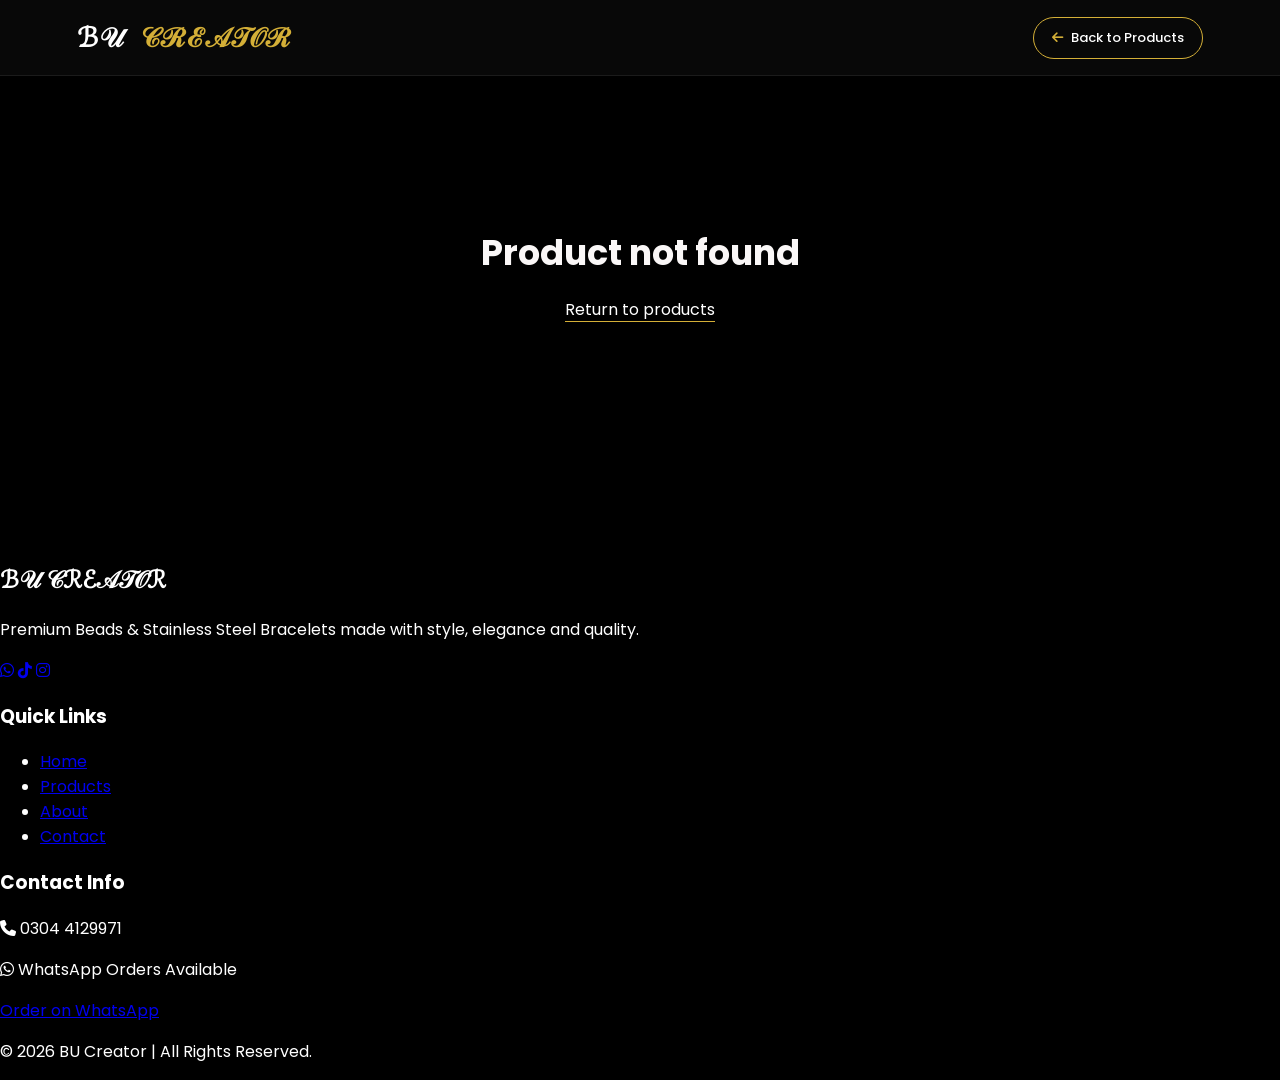
==== product-details.html @ 36b1b51f "Add files via upload" ====
<!DOCTYPE html>
<html lang="en">
<head>
    <meta charset="UTF-8">
    <meta name="viewport" content="width=device-width, initial-scale=1.0">
    <title>Product Details | BU Creator</title>
    <meta name="description" content="BU Creator product details">
    <link rel="icon" type="image/x-icon" href="BU_Creator_Favicon.ico">
    <link rel="stylesheet" href="style.css">
    <link rel="stylesheet" href="product-details.css">
    <link rel="stylesheet" href="https://cdnjs.cloudflare.com/ajax/libs/font-awesome/6.6.0/css/all.min.css">
     <link href="https://fonts.googleapis.com/css2?family=Poppins:wght@300;400;500;600;700;800&display=swap" rel="stylesheet">

     <style>
/* =========================================================
   BU CREATOR — PRODUCT DETAILS PAGE
   Theme: Black / White / Gold
   Paste this entire block inside <head>
   ========================================================= */

:root {
    --bc-black: #080808;
    --bc-black-soft: #111111;
    --bc-gold: #d4af37;
    --bc-gold-light: #f0d36a;
    --bc-white: #ffffff;
    --bc-light: #f7f7f7;
    --bc-border: #e5e5e5;
    --bc-text: #ffffff;
    --bc-muted: #ffffff;
    --bc-green: #ffee00;
}

/* ---------- Base ---------- */

body.product-page {
    margin: 0;
    background: #000000;
    color: var(--bc-text);
    font-family: 'Poppins', sans-serif;
}

body.product-page * {
    box-sizing: border-box;
}

.product-page button,
.product-page input {
    font-family: inherit;
}

/* ---------- Top Navigation ---------- */

.product-nav {
    width: 100%;
    min-height: 76px;
    padding: 12px 6%;
    background: var(--bc-black);
    display: flex;
    justify-content: space-between;
    align-items: center;
    gap: 25px;
    border-bottom: 1px solid rgba(255,255,255,.08);
    position: sticky;
    top: 0;
    z-index: 999;
}

.product-nav .logo {
    color: #fff;
    font-size: 27px;
    font-weight: 700;
    letter-spacing: 1px;
    text-decoration: none;
}

.product-nav .logo span {
    color: var(--bc-gold);
    margin-left: 8px;
}

.back-link {
    display: inline-flex;
    align-items: center;
    gap: 8px;
    color: #fff;
    text-decoration: none;
    padding: 10px 18px;
    border: 1px solid var(--bc-gold);
    border-radius: 30px;
    font-size: 13px;
    font-weight: 500;
    transition: .25s ease;
}

.back-link i {
    color: var(--bc-gold);
    transition: .25s ease;
}

.back-link:hover {
    background: var(--bc-gold);
    color: #000;
}

.back-link:hover i {
    color: #000;
}

/* ---------- Main Container ---------- */

.product-detail {
    width: 100%;
    max-width: 1320px;
    margin: auto;
    padding: 30px 28px 100px;
}

/* ---------- Breadcrumb ---------- */

.breadcrumb {
    display: flex;
    align-items: center;
    flex-wrap: wrap;
    gap: 9px;
    margin-bottom: 30px;
    font-size: 12px;
    color: #ffffff;
}

.breadcrumb a {
    color: #ffffff;
    text-decoration: none;
    transition: .2s ease;
}

.breadcrumb a:hover {
    color: var(--bc-gold);
}

.breadcrumb i {
    font-size: 8px;
    color: #ffffff;
}

/* ---------- Main Product Layout ---------- */

.product-layout {
    display: grid;
    grid-template-columns: 1.08fr .92fr;
    gap: 65px;
    align-items: start;
}

/* =========================================================
   GALLERY
   ========================================================= */

.product-gallery {
    width: 100%;
}

/* Large Image */

.main-image-wrap {
    width: 100%;
    height: 575px;
    background: #f8f8f8;
    border: 1px solid #ededed;
    position: relative;
    overflow: hidden;
    display: flex;
    align-items: center;
    justify-content: center;
}

#mainProductImage {
    width: 100%;
    height: 100%;
    object-fit: contain;
    padding: 28px;
    display: block;
    transition: transform .35s ease, opacity .2s ease;
}

.main-image-wrap:hover #mainProductImage {
    transform: scale(1.025);
}

/* Gallery Buttons */

.gallery-arrow {
    position: absolute;
    top: 50%;
    transform: translateY(-50%);
    width: 43px;
    height: 43px;
    border: 1px solid #000000;
    border-radius: 50%;
    background: rgba(0, 0, 0, 0.96);
    color: #ffffff;
    display: flex;
    align-items: center;
    justify-content: center;
    cursor: pointer;
    z-index: 5;
   
    transition: .25s ease;
}

.gallery-arrow:hover {
     box-shadow: 0 4px 18px rgb(251, 255, 0);
   
    color: var(--bc-gold);
}

.gallery-prev {
    left: 14px;
}

.gallery-next {
    right: 14px;
}

/* ---------- Horizontal Product Thumbnails ---------- */

.thumbnail-row {
    width: 100%;
    display: flex;
    gap: 12px;
    overflow-x: auto;
    padding: 16px 3px 5px;
    scroll-behavior: smooth;
    scrollbar-width: thin;
}

.thumbnail-row::-webkit-scrollbar {
    height: 5px;
}

.thumbnail-row::-webkit-scrollbar-track {
    background: #000000;
}

.thumbnail-row::-webkit-scrollbar-thumb {
    background: #000000;
    border-radius: 10px;
}

.thumbnail {
    flex: 0 0 86px;
    width: 86px;
    height: 86px;
    padding: 0;
    background: #000000;
    border: 1px solid #ddd;
    cursor: pointer;
    overflow: hidden;
    position: relative;
    transition: .25s ease;
}

.thumbnail img {
    width: 100%;
    height: 100%;
    object-fit: cover;
    display: block;
}

.thumbnail:hover {
    border-color: #111;
}

.thumbnail.active {
    border: 2px solid var(--bc-gold);
}

.thumbnail.active::after {
    content: "";
    position: absolute;
    left: 0;
    bottom: 0;
    width: 100%;
    height: 3px;
    background: var(--bc-gold);
}

/* Gallery Hint */

.gallery-note {
    margin: 9px 0 0;
    color: #ffffff;
    font-size: 11px;
}

.gallery-note i {
    color: var(--bc-gold);
    margin-right: 5px;
}

/* =========================================================
   PRODUCT INFORMATION
   ========================================================= */

.product-info {
    padding-top: 2px;
}

.product-meta {
    color: #ffffff;
    font-size: 12px;
    letter-spacing: .5px;
    margin-bottom: 8px;
    text-transform: uppercase;
}

.product-info h1 {
    color: #ffffff;
    font-size: 38px;
    line-height: 1.15;
    font-weight: 600;
    margin: 0 0 13px;
}

/* Rating */

.rating-row {
    display: flex;
    align-items: center;
    gap: 10px;
    margin-bottom: 14px;
}

.stars {
    color: #f3a000;
    font-size: 18px;
    letter-spacing: 1px;
}

.rating-text {
    color: #ffffff;
    font-size: 12px;
}

/* Price */

.price-row {
    display: flex;
    align-items: center;
    gap: 12px;
    margin-bottom: 5px;
}

.price {
    color: #ffffff;
    font-size: 28px;
    font-weight: 600;
    line-height: 1;
}

/* Stock */

.stock {
    display: inline-flex;
    align-items: center;
    gap: 6px;
    color: #159438;
    font-size: 12px;
    margin: 15px 0 21px;
}

.stock i {
    font-size: 12px;
}

/* Description */

.product-description {
    color: #ffffff;
    font-size: 13px;
    line-height: 1.8;
    margin: 0 0 24px;
}

/* =========================================================
   PRODUCT OPTION
   ========================================================= */

.option-block {
    margin: 20px 0 22px;
}

.option-label {
    color: #ffffff;
    font-size: 13px;
    font-weight: 600;
    letter-spacing: .4px;
    margin-bottom: 12px;
}

.option-label span {
    color: #ffffff;
    font-weight: 400;
    margin-left: 4px;
}

.style-choice {
    display: inline-flex;
    min-width: 150px;
    min-height: 42px;
    padding: 10px 16px;
    align-items: center;
    justify-content: center;
    border: 1px solid #111;
    background: #000000;
    color: #ffd000;
    font-size: 12px;
    position: relative;
    cursor: pointer;
    transition: .25s ease;
}

.style-choice:hover {
    border-color: var(--bc-gold);
}

.style-choice.active {
    border-color: var(--bc-gold);
    box-shadow: inset 0 -3px 0 var(--bc-gold);
}

/* =========================================================
   OFFER BAR
   ========================================================= */

.offer-bar {
    width: 100%;
    min-height: 52px;
    padding: 10px 14px;
    margin: 22px 0 16px;
    border-radius: 4px;
    background: linear-gradient(
        90deg,
        #ffd900 0%,
        #ffee00 60%,
        #ffee00 100%
    );
    color: #000000;
    display: grid;
    grid-template-columns: auto 1fr auto;
    align-items: center;
    gap: 13px;
    box-shadow: 0 5px 16px rgba(255, 196, 0, 0.432);
}

.offer-bar strong {
    font-size: 13px;
    font-weight: 700;
    letter-spacing: .4px;
    white-space: nowrap;
}

.offer-bar span {
    text-align: center;
    font-size: 12px;
    opacity: .95;
}

.timer {
    color: #000000;
    font-size: 14px;
    white-space: nowrap;
    font-variant-numeric: tabular-nums;
}

/* =========================================================
   QUANTITY + ORDER
   ========================================================= */

.purchase-row {
    width: 100%;
    display: flex;
    align-items: stretch;
    gap: 11px;
}

.quantity {
    height: 50px;
    display: flex;
    align-items: center;
    border: 1px solid #000000;
    background: #000000;
    flex-shrink: 0;
}

.quantity button {
    width: 39px;
    height: 100%;
    border: 0;
    background: #000000;
    color: #ffc400;
    font-size: 20px;
    cursor: pointer;
    transition: .2s ease;
}



.quantity span {
    min-width: 38px;
    text-align: center;
    color: #ffd900;
    font-size: 13px;
}

/* WhatsApp Order */

.order-btn {
    min-height: 50px;
    flex: 1;
    border: 1px solid #ffee00;
    border-radius: 45px;
    background: #000000;
    color: #fff;
    padding: 11px 18px;
    font-size: 13px;
    font-weight: 600;
    letter-spacing: .2px;
    cursor: pointer;
    transition: .25s ease;
}

.order-btn:hover {
    background: #ffd900;
    color: rgb(0, 0, 0);
    box-shadow: #d4af37;
}

.order-btn i {
    color: black;
    margin-right: 7px;
    font-size: 15px;
}


/* =========================================================
   GIFT WRAP
   ========================================================= */

.gift-option {
    margin-top: 16px;
    padding: 12px 0;
    display: flex;
    align-items: center;
    gap: 10px;
    cursor: pointer;
    color: #ffffff;
}

.gift-option input {
    width: 17px;
    height: 17px;
    cursor: pointer;
    accent-color: #ffffff;
}

.gift-box {
    width: 35px;
    height: 35px;
    background: #f6f6f6;
    display: flex;
    align-items: center;
    justify-content: center;
}

.gift-box i {
    color: var(--bc-gold);
}

.gift-option strong {
    font-size: 12px;
    font-weight: 600;
    text-transform: uppercase;
    letter-spacing: .8px;
}

.gift-option small {
    color: #ffffff;
    font-size: 11px;
    margin-left: 4px;
}

/* =========================================================
   BENEFITS
   ========================================================= */

.benefits {
    display: grid;
    grid-template-columns: repeat(3, 1fr);
    gap: 10px;
    margin-top: 20px;
    padding-top: 22px;
    border-top: 1px solid #fcf8f8;
}

.benefits div {
    min-height: 60px;
    display: flex;
    flex-direction: column;
    justify-content: center;
    gap: 6px;
    color: #ffffff;
    font-size: 10px;
}

.benefits i {
    color: #ffffff;
    font-size: 17px;
}

/* =========================================================
   PRODUCT DETAILS LOWER SECTION
   ========================================================= */

.product-description-box {
    margin-top: 75px;
    padding: 35px 0 0;
    border-top: 1px solid #e8e8e8;
}

.product-description-box h2 {
    margin: 0 0 15px;
    color: #f8f4f4;
    font-family: 'Poppins', sans-serif;
    font-size: 23px;
    font-weight: 600;
    letter-spacing: 0;
}

.product-description-box h2::after {
    content: "";
    display: block;
    width: 42px;
    height: 3px;
    margin-top: 8px;
    background: var(--bc-gold);
}

.product-description-box p {
    max-width: 900px;
    margin: 0;
    color: #f7f2f2;
    font-size: 13px;
    line-height: 1.9;
}

.product-id {
    margin-top: 18px;
    color: #faf8f8;
    font-size: 11px;
}

.product-id strong {
    color: #fffbfb;
}

/* ---------- Not Found ---------- */

.not-found {
    width: 100%;
    padding: 120px 20px;
    text-align: center;
}

.not-found h1 {
    margin: 0 0 18px;
    font-size: 35px;
    color: #faf7f7;
}

.not-found a {
    color: #ffffff;
    text-decoration: none;
    border-bottom: 1px solid var(--bc-gold);
}

/* =========================================================
   FLOATING WHATSAPP
   ========================================================= */

.product-whatsapp {
    width: 55px !important;
    height: 55px !important;
    border-radius: 50%;
    background: #ffe600 !important;
    color: #fff !important;
    display: flex;
    align-items: center;
    justify-content: center;
    box-shadow: 0 8px 25px rgba(0,0,0,.18);
    transition: .25s ease;
}

.product-whatsapp:hover {
    transform: translateY(-4px) scale(1.03);
}

/* =========================================================
   TABLET
   ========================================================= */

@media (max-width: 1000px) {

    .product-detail {
        padding: 28px 20px 80px;
    }

    .product-layout {
        grid-template-columns: 1fr;
        gap: 45px;
    }

    .main-image-wrap {
        height: 500px;
    }

    .product-info h1 {
        font-size: 34px;
    }
}

/* =========================================================
   MOBILE
   ========================================================= */

@media (max-width: 650px) {

    .product-nav {
        min-height: 65px;
        padding: 10px 15px;
    }

    .product-nav .logo {
        font-size: 21px;
        letter-spacing: .5px;
    }

    .product-nav .logo span {
        margin-left: 4px;
    }

    .back-link {
        width: 40px;
        height: 40px;
        padding: 0;
        border-radius: 50%;
        justify-content: center;
        font-size: 0;
    }

    .back-link i {
        font-size: 14px;
        margin: 0;
    }

    .product-detail {
        padding: 20px 13px 70px;
    }

    .breadcrumb {
        margin-bottom: 17px;
        gap: 7px;
        font-size: 10px;
    }

    .product-layout {
        gap: 30px;
    }

    /* Main mobile image */
    .main-image-wrap {
        height: 345px;
        border-radius: 2px;
    }

    #mainProductImage {
        padding: 39px;
    }

    .gallery-arrow {
        width: 37px;
        height: 37px;
    }

    .gallery-prev {
        left: 9px;
    }

    .gallery-next {
        right: 9px;
    }

    /* Thumbnails */
    .thumbnail-row {
        gap: 9px;
        padding-top: 12px;
    }

    .thumbnail {
        flex-basis: 68px;
        width: 68px;
        height: 68px;
    }

    .gallery-note {
        font-size: 10px;
        margin-top: 7px;
    }

    /* Product information */
    .product-info h1 {
        font-size: 29px;
        margin-bottom: 10px;
    }

    .product-meta {
        font-size: 10px;
    }

    .stars {
        font-size: 16px;
    }

    .rating-text {
        font-size: 10px;
    }

    .price {
        font-size: 25px;
    }

    .stock {
        margin: 12px 0 17px;
    }

    .product-description {
        font-size: 12px;
        line-height: 1.75;
    }

    /* Option */
    .option-label {
        font-size: 12px;
    }

    .style-choice {
        min-height: 39px;
        min-width: 135px;
        font-size: 11px;
    }

    /* Offer */
    .offer-bar {
        grid-template-columns: 1fr auto;
        min-height: 49px;
        gap: 8px;
        padding: 9px 11px;
    }

    .offer-bar span {
        display: none;
    }

    .offer-bar strong {
        font-size: 11px;
    }

    .timer {
        font-size: 11px;
    }

    /* Purchase */
    .purchase-row {
        gap: 8px;
    }

    .quantity {
        height: 48px;
    }

    .quantity button {
        width: 34px;
    }

    .quantity span {
        min-width: 33px;
    }

    .order-btn {
        min-height: 48px;
        padding: 10px 10px;
        font-size: 11px;
    }

    /* Gift */
    .gift-option {
        gap: 8px;
        margin-top: 12px;
    }

    .gift-box {
        width: 32px;
        height: 32px;
    }

    .gift-option strong {
        font-size: 10px;
        letter-spacing: .5px;
    }

    .gift-option small {
        font-size: 10px;
    }

    /* Benefits */
    .benefits {
        grid-template-columns: 1fr;
        gap: 0;
        padding-top: 17px;
    }

    .benefits div {
        min-height: 43px;
        flex-direction: row;
        align-items: center;
        gap: 10px;
        border-bottom: 1px solid #f0f0f0;
    }

    .benefits div:last-child {
        border-bottom: 0;
    }

    .benefits i {
        width: 20px;
        text-align: center;
        font-size: 15px;
    }

    /* Lower details */
    .product-description-box {
        margin-top: 50px;
        padding-top: 25px;
    }

    .product-description-box h2 {
        font-size: 20px;
    }

    .product-description-box p {
        font-size: 12px;
        line-height: 1.8;
    }

    .product-whatsapp {
        width: 50px !important;
        height: 50px !important;
    }
}

/* =========================================================
   EXTRA SMALL DEVICES
   ========================================================= */

@media (max-width: 380px) {

    .product-nav .logo {
        font-size: 18px;
    }

    .main-image-wrap {
        height: 300px;
    }

    .product-info h1 {
        font-size: 25px;
    }

    .price {
        font-size: 22px;
    }

    .order-btn {
        font-size: 10px;
        padding-left: 7px;
        padding-right: 7px;
    }
    /* =========================================
   FULL BOX PRIMARY IMAGE + ARROWS ON IMAGE
   ========================================= */

.product-page .main-image-wrap {
    position: relative;
    width: 100%;
    height: 575px;
    background: #000;
    overflow: hidden;
    display: flex;
    align-items: center;
    justify-content: center;
}

/* Image full box */
.product-page #mainProductImage {
    width: 100%;
    height: 100%;
    object-fit: cover;
    padding: 0 !important;
    display: block;
}

/* Arrows image ke upar */
.product-page .gallery-arrow {
    position: absolute;
    top: 50%;
    transform: translateY(-50%);
    z-index: 20;

    width: 45px;
    height: 45px;

    border: 0;
    border-radius: 50%;

    background: rgba(0, 0, 0, 0.60);
    color: #fff;

    display: flex;
    align-items: center;
    justify-content: center;

    cursor: pointer;
    transition: .25s ease;
}

/* Left arrow */
.product-page .gallery-prev {
    left: 15px;
}

/* Right arrow */
.product-page .gallery-next {
    right: 15px;
}

/* Hover */
.product-page .gallery-arrow:hover {
    background: #d4af37;
    color: #000;
}

/* Mobile */
@media (max-width: 650px) {

    .product-page .main-image-wrap {
        height: 350px;
    }

    .product-page .gallery-arrow {
        width: 38px;
        height: 38px;
        font-size: 13px;
    }

    .product-page .gallery-prev {
        left: 10px;
    }

    .product-page .gallery-next {
        right: 10px;
    }
}
}

/* =========================================
   CHECKOUT + RECEIPT MODALS
========================================= */

body.bc-modal-open {
    overflow: hidden;
}

.bc-modal {
    position: fixed;
    inset: 0;
    z-index: 99999;
    display: flex;
    align-items: center;
    justify-content: center;
    padding: 18px;
    opacity: 0;
    visibility: hidden;
    pointer-events: none;
    transition: opacity .25s ease, visibility .25s ease;
}

.bc-modal.is-open {
    opacity: 1;
    visibility: visible;
    pointer-events: auto;
}

.bc-modal-backdrop {
    position: absolute;
    inset: 0;
    background: rgba(0,0,0,.78);
    backdrop-filter: blur(7px);
}

.bc-modal-card {
    position: relative;
    z-index: 2;
    width: min(680px, 100%);
    max-height: min(92vh, 900px);
    overflow-y: auto;
    background: #080808;
    color: #fff;
    border: 1px solid rgba(241,208,21,.48);
    border-radius: 18px;
    box-shadow: 0 25px 80px rgba(0,0,0,.55);
    padding: 28px;
    transform: translateY(18px) scale(.98);
    transition: transform .25s ease;
}

.bc-modal.is-open .bc-modal-card {
    transform: translateY(0) scale(1);
}

.bc-modal-close {
    position: absolute;
    top: 14px;
    right: 14px;
    width: 38px;
    height: 38px;
    border: 1px solid #3a3a3a;
    border-radius: 50%;
    background: #111;
    color: #fff;
    cursor: pointer;
    font-size: 16px;
    transition: .2s ease;
}

.bc-modal-close:hover {
    background: #f1d015;
    color: #000;
    border-color: #f1d015;
}

.bc-modal-head {
    padding: 4px 45px 20px 0;
}

.bc-step {
    display: inline-block;
    margin-bottom: 7px;
    color: #f1d015;
    font-size: 10px;
    font-weight: 700;
    letter-spacing: 2px;
}

.bc-modal-head h2 {
    margin: 0 0 7px;
    color: #fff;
    font-size: 28px;
    font-weight: 700;
}

.bc-modal-head p {
    margin: 0;
    color: #a9a9a9;
    font-size: 12px;
    line-height: 1.6;
}

.bc-checkout-form {
    display: flex;
    flex-direction: column;
    gap: 18px;
}

.bc-field-grid {
    display: grid;
    grid-template-columns: 1fr 1fr;
    gap: 14px;
}

.bc-field {
    display: flex;
    flex-direction: column;
    gap: 7px;
}

.bc-field-full {
    grid-column: 1 / -1;
}

.bc-field label {
    font-size: 11px;
    color: #f0f0f0;
    font-weight: 600;
}

.bc-field input,
.bc-field textarea {
    width: 100%;
    border: 1px solid #323232;
    border-radius: 10px;
    background: #111;
    color: #fff;
    outline: none;
    padding: 12px 13px;
    font: inherit;
    font-size: 12px;
    transition: .2s ease;
    resize: vertical;
}

.bc-field input {
    height: 45px;
}

.bc-field textarea {
    min-height: 92px;
}

.bc-field input::placeholder,
.bc-field textarea::placeholder {
    color: #707070;
}

.bc-field input:focus,
.bc-field textarea:focus {
    border-color: #f1d015;
    box-shadow: 0 0 0 3px rgba(241,208,21,.08);
}

.bc-order-preview {
    display: grid;
    grid-template-columns: 60px 1fr auto;
    align-items: center;
    gap: 12px;
    border: 1px solid #292929;
    background: #101010;
    border-radius: 12px;
    padding: 10px;
}

.bc-order-preview img {
    width: 60px;
    height: 60px;
    border-radius: 9px;
    object-fit: cover;
    background: #000;
    border: 1px solid #252525;
}

.bc-order-preview div {
    display: flex;
    flex-direction: column;
    gap: 3px;
    min-width: 0;
}

.bc-order-preview strong {
    color: #fff;
    font-size: 12px;
}

.bc-order-preview span {
    color: #8f8f8f;
    font-size: 10px;
}

.bc-order-preview > strong {
    color: #f1d015;
    white-space: nowrap;
    font-size: 12px;
}

.bc-primary-btn,
.bc-secondary-btn {
    min-height: 48px;
    border-radius: 11px;
    padding: 12px 16px;
    font-size: 12px;
    font-weight: 700;
    cursor: pointer;
    transition: .22s ease;
}

.bc-primary-btn {
    border: 1px solid #f1d015;
    background: #f1d015;
    color: #000;
}

.bc-primary-btn:hover {
    background: #ffe96a;
    transform: translateY(-1px);
}

.bc-secondary-btn {
    border: 1px solid #343434;
    background: #111;
    color: #fff;
}

.bc-secondary-btn:hover {
    border-color: #777;
}

.bc-primary-btn i,
.bc-secondary-btn i {
    margin-right: 6px;
}

/* Receipt */
.bc-receipt-card {
    width: min(720px, 100%);
}

.bc-receipt-brand {
    display: flex;
    align-items: center;
    justify-content: space-between;
    gap: 12px;
    margin-bottom: 16px;
    padding-bottom: 12px;
    border-bottom: 1px solid #252525;
}

.bc-receipt-logo {
    color: #fff;
    font-size: 17px;
    font-weight: 700;
    white-space: nowrap;
}

.bc-receipt-logo span {
    margin-left: 5px;
    color: #f1d015;
}

.bc-receipt-brand > span {
    color: #8d8d8d;
    font-size: 9px;
    font-weight: 700;
    letter-spacing: 1.5px;
}

.bc-receipt-product {
    display: grid;
    grid-template-columns: 92px 1fr;
    gap: 15px;
    align-items: center;
}

.bc-receipt-product > img {
    width: 92px;
    height: 92px;
    object-fit: cover;
    border-radius: 12px;
    background: #000;
    border: 1px solid #2a2a2a;
}

.bc-receipt-product-info {
    min-width: 0;
}

.bc-receipt-product-info h3 {
    margin: 0 0 8px;
    color: #fff;
    font-size: 18px;
    line-height: 1.25;
}

.bc-receipt-product-info p {
    margin: 5px 0;
    color: #909090;
    font-size: 11px;
}

.bc-receipt-product-info strong {
    color: #fff;
}

.bc-receipt-divider {
    height: 1px;
    margin: 18px 0;
    background: #252525;
}

.bc-receipt-customer h3 {
    margin: 0 0 10px;
    color: #f1d015;
    font-size: 12px;
    letter-spacing: .8px;
    text-transform: uppercase;
}

.bc-customer-row {
    display: grid;
    grid-template-columns: 90px 1fr;
    gap: 12px;
    padding: 6px 0;
    border-bottom: 1px solid #181818;
}

.bc-customer-row:last-child {
    border-bottom: 0;
}

.bc-customer-row span {
    color: #7d7d7d;
    font-size: 10px;
}

.bc-customer-row strong {
    color: #eaeaea;
    font-size: 11px;
    font-weight: 500;
    overflow-wrap: anywhere;
}

.bc-address-row {
    align-items: start;
}

.bc-receipt-totals {
    margin-top: 17px;
    padding-top: 15px;
    border-top: 1px solid #292929;
}

.bc-receipt-totals > div {
    display: flex;
    align-items: center;
    justify-content: space-between;
    gap: 15px;
    padding: 5px 0;
    color: #a5a5a5;
    font-size: 11px;
}

.bc-receipt-totals strong {
    color: #fff;
}

.bc-receipt-totals .bc-grand-total {
    margin-top: 7px;
    padding-top: 11px;
    border-top: 1px dashed #343434;
    color: #fff;
    font-size: 13px;
}

.bc-receipt-totals .bc-grand-total strong {
    color: #f1d015;
    font-size: 17px;
}

.bc-hidden {
    display: none !important;
}

.bc-receipt-actions {
    display: grid;
    grid-template-columns: .8fr 1.2fr;
    gap: 10px;
    margin-top: 18px;
}

.bc-receipt-actions .bc-primary-btn {
    background: #25D366;
    border-color: #25D366;
    color: #071108;
}

.bc-receipt-actions .bc-primary-btn:hover {
    background: #47df7c;
}

/* Modal scrollbars */
.bc-modal-card::-webkit-scrollbar {
    width: 7px;
}
.bc-modal-card::-webkit-scrollbar-thumb {
    background: #343434;
    border-radius: 20px;
}

/* Mobile modal */
@media (max-width: 650px) {
    .bc-modal {
        padding: 10px;
        align-items: flex-end;
    }

    .bc-modal-card {
        width: 100%;
        max-height: 94vh;
        border-radius: 18px 18px 12px 12px;
        padding: 20px 16px 16px;
    }

    .bc-modal-head {
        padding-right: 40px;
    }

    .bc-modal-head h2 {
        font-size: 24px;
    }

    .bc-field-grid {
        grid-template-columns: 1fr;
        gap: 11px;
    }

    .bc-field-full {
        grid-column: auto;
    }

    .bc-order-preview {
        grid-template-columns: 50px 1fr;
    }

    .bc-order-preview img {
        width: 50px;
        height: 50px;
    }

    .bc-order-preview > strong {
        grid-column: 2;
        font-size: 11px;
    }

    .bc-receipt-product {
        grid-template-columns: 78px 1fr;
        gap: 11px;
    }

    .bc-receipt-product > img {
        width: 78px;
        height: 78px;
    }

    .bc-receipt-product-info h3 {
        font-size: 15px;
    }

    .bc-receipt-actions {
        grid-template-columns: 1fr;
    }
}

</style>
</head>
<body class="product-page">

<nav class="product-nav">
    <div class="logo">ℬ𝒰 <span>𝒞ℛℰ𝒜𝒯𝒪ℛ</span></div>
    <a class="back-link" href="index.html#products">
        <i class="fa-solid fa-arrow-left"></i> Back to Products
    </a>
</nav>

<main class="product-detail">
    <div class="breadcrumb">
        <a href="index.html">Home</a>
        <i class="fa-solid fa-chevron-right"></i>
        <a href="index.html#products">Products</a>
        <i class="fa-solid fa-chevron-right"></i>
        <span id="crumbName">Product</span>
    </div>

    <section class="product-layout">
        <div class="product-gallery">
            <div class="main-image-wrap">
                <img id="mainProductImage" src="" alt="Product image">
                <button class="gallery-arrow gallery-prev" type="button" aria-label="Previous image">
                    <i class="fa-solid fa-chevron-left"></i>
                </button>
                <button class="gallery-arrow gallery-next" type="button" aria-label="Next image">
                    <i class="fa-solid fa-chevron-right"></i>
                </button>
            </div>

            <div class="thumbnail-row" id="thumbnailRow"></div>
            <p class="gallery-note">
                <i class="fa-solid fa-hand-pointer"></i>
                Tap a thumbnail to change the main product view
            </p>
        </div>

        <div class="product-info">
            <div class="product-meta" id="productMeta">BU Creator</div>
            <h1 id="productTitle">Product</h1>

            <div class="rating-row">
                <span class="stars">★★★★★</span>
                <span class="rating-text">Customer favourite</span>
            </div>

            <div class="price-row">
                <span class="price" id="productPrice">Rs. 0</span>
            </div>

            <div class="stock">
                <i class="fa-solid fa-circle-check"></i> Available
            </div>

            <p class="product-description" id="productDescription"></p>

            <div class="option-block">
                <div class="option-label">STYLE <span>— BU CREATOR</span></div>
                <div class="style-choice active">Premium Handmade</div>
            </div>

            <div class="offer-bar">
                <strong>LIMITED OFFER</strong>
                <span>Special price available</span>
                <div class="timer" id="offerTimer">02d&nbsp;&nbsp;14h&nbsp;&nbsp;58m&nbsp;&nbsp;49s</div>
            </div>

            <div class="purchase-row">
                <div class="quantity">
                    <button type="button" id="minusQty" aria-label="Decrease quantity">−</button>
                    <span id="qty">1</span>
                    <button type="button" id="plusQty" aria-label="Increase quantity">+</button>
                </div>

                <button class="order-btn" id="orderBtn" type="button">
                    <i class="fa-solid fa-cart-shopping"></i> Proceed to Checkout
                </button>
            </div>

            <label class="gift-option">
                <input type="checkbox" id="giftWrap">
                <span class="gift-box"><i class="fa-solid fa-gift"></i></span>
                <span><strong>Add Gift Wrapping</strong> <small>PKR 500</small></span>
            </label>

            <div class="benefits">
                <div><i class="fa-solid fa-shield-halved"></i><span>Quality checked</span></div>
                <div><i class="fa-solid fa-truck-fast"></i><span>Delivery available</span></div>
                <div><i class="fa-solid fa-message"></i><span>WhatsApp support</span></div>
            </div>
        </div>
    </section>

    <section class="product-description-box">
        <h2>Product Details</h2>
        <p id="longDescription"></p>
        <div class="product-id">Product ID: <strong id="productId">—</strong></div>
    </section>
</main>

<!-- =========================================
     CHECKOUT MODAL
========================================= -->
<div class="bc-modal" id="checkoutModal" aria-hidden="true">
    <div class="bc-modal-backdrop" data-close-checkout></div>

    <div class="bc-modal-card bc-checkout-card" role="dialog" aria-modal="true" aria-labelledby="checkoutTitle">
        <button type="button" class="bc-modal-close" id="closeCheckout" aria-label="Close checkout">
            <i class="fa-solid fa-xmark"></i>
        </button>

        <div class="bc-modal-head">
            <span class="bc-step">STEP 1</span>
            <h2 id="checkoutTitle">Checkout</h2>
            <p>Enter your details to confirm your order.</p>
        </div>

        <form id="checkoutForm" class="bc-checkout-form">
            <div class="bc-field-grid">
                <div class="bc-field">
                    <label for="customerName">Name *</label>
                    <input id="customerName" name="name" type="text" autocomplete="name" required placeholder="Your full name">
                </div>

                <div class="bc-field">
                    <label for="customerPhone">Phone *</label>
                    <input id="customerPhone" name="phone" type="tel" autocomplete="tel" required
                           inputmode="tel" placeholder="03XX XXXXXXX">
                </div>

                <div class="bc-field">
                    <label for="customerCity">City *</label>
                    <input id="customerCity" name="city" type="text" autocomplete="address-level2" required placeholder="Your city">
                </div>

                <div class="bc-field">
                    <label for="customerEmail">Email *</label>
                    <input id="customerEmail" name="email" type="email" autocomplete="email" required placeholder="you@example.com">
                </div>

                <div class="bc-field bc-field-full">
                    <label for="customerAddress">Address *</label>
                    <textarea id="customerAddress" name="address" autocomplete="street-address" required rows="3"
                              placeholder="House / street / area / complete delivery address"></textarea>
                </div>
            </div>

            <div class="bc-order-preview">
                <img id="checkoutProductImage" src="" alt="Product preview">
                <div>
                    <strong id="checkoutProductName">Product</strong>
                    <span id="checkoutProductId">ID: —</span>
                    <span id="checkoutProductQty">Quantity: 1</span>
                </div>
                <strong id="checkoutProductTotal">Rs. 0</strong>
            </div>

            <button type="submit" class="bc-primary-btn">
                <i class="fa-solid fa-receipt"></i> Continue to Receipt
            </button>
        </form>
    </div>
</div>

<!-- =========================================
     RECEIPT MODAL
========================================= -->
<div class="bc-modal" id="receiptModal" aria-hidden="true">
    <div class="bc-modal-backdrop" data-close-receipt></div>

    <div class="bc-modal-card bc-receipt-card" role="dialog" aria-modal="true" aria-labelledby="receiptTitle">
        <button type="button" class="bc-modal-close" id="closeReceipt" aria-label="Close receipt">
            <i class="fa-solid fa-xmark"></i>
        </button>

        <div class="bc-modal-head">
            <span class="bc-step">STEP 2</span>
            <h2 id="receiptTitle">Order Receipt</h2>
            <p>Review your order before sending it to WhatsApp.</p>
        </div>

        <div class="bc-receipt-brand">
            <div class="bc-receipt-logo">ℬ𝒰 <span>𝒞ℛℰ𝒜𝒯𝒪ℛ</span></div>
            <span>ORDER SUMMARY</span>
        </div>

        <div class="bc-receipt-product">
            <img id="receiptProductImage" src="" alt="Product image">
            <div class="bc-receipt-product-info">
                <h3 id="receiptProductName">Product</h3>
                <p>Product ID: <strong id="receiptProductId">—</strong></p>
                <p>Quantity: <strong id="receiptQuantity">1</strong></p>
                <p>Price per item: <strong id="receiptUnitPrice">Rs. 0</strong></p>
            </div>
        </div>

        <div class="bc-receipt-divider"></div>

        <div class="bc-receipt-customer">
            <h3>Customer Details</h3>
            <div class="bc-customer-row"><span>Name</span><strong id="receiptCustomerName">—</strong></div>
            <div class="bc-customer-row"><span>Phone</span><strong id="receiptCustomerPhone">—</strong></div>
            <div class="bc-customer-row"><span>Email</span><strong id="receiptCustomerEmail">—</strong></div>
            <div class="bc-customer-row"><span>City</span><strong id="receiptCustomerCity">—</strong></div>
            <div class="bc-customer-row bc-address-row"><span>Address</span><strong id="receiptCustomerAddress">—</strong></div>
        </div>

        <div class="bc-receipt-totals">
            <div><span>Subtotal</span><strong id="receiptSubtotal">Rs. 0</strong></div>
            <div id="receiptGiftRow" class="bc-hidden"><span>Gift Wrapping</span><strong>Rs. 500</strong></div>
            <div class="bc-grand-total"><span>Total Price</span><strong id="receiptGrandTotal">Rs. 0</strong></div>
        </div>

        <div class="bc-receipt-actions">
            <button type="button" class="bc-secondary-btn" id="backToCheckout">
                <i class="fa-solid fa-arrow-left"></i> Edit Details
            </button>
            <button type="button" class="bc-primary-btn" id="sendWhatsApp">
                <i class="fab fa-whatsapp"></i> Confirm & Send on WhatsApp
            </button>
        </div>
    </div>
</div>

<footer class="footer">
    <div class="footer-container" data-aos="fade-up">
        <!-- Brand -->
        <div class="footer-box">
            <h2>ℬ𝒰 <span>𝒞ℛℰ𝒜𝒯𝒪ℛ</span></h2>
            <p>Premium Beads & Stainless Steel Bracelets made with style, elegance and quality.</p>
            <div class="social-icons">
                <a href="https://wa.me/923044129971" target="_blank"><i class="fab fa-whatsapp"></i></a>
                <a href="https://www.tiktok.com/@bucreator777" target="_blank"><i class="fab fa-tiktok"></i></a>
                <a href="https://www.instagram.com/bucreator666" target="_blank"><i class="fab fa-instagram"></i></a>
               
            </div>
        </div>

        <!-- Quick Links -->
        <div class="footer-box">
            <h3>Quick Links</h3>
            <ul>
                <li><a href="#home">Home</a></li>
                <li><a href="#products">Products</a></li>
                <li><a href="#about">About</a></li>
                <li><a href="#contact">Contact</a></li>
            </ul>
        </div>

        <!-- Contact Info -->
        <div class="footer-box">
            <h3>Contact Info</h3>
            <p><i class="fas fa-phone"></i> 0304 4129971</p>
            <p><i class="fab fa-whatsapp"></i> WhatsApp Orders Available</p>
            <a href="https://wa.me/923044129971?text=Hello%20BU%20Creator,%20I%20want%20to%20order%20a%20bracelet." class="footer-btn" target="_blank">
                Order on WhatsApp
            </a>
        </div>
    </div>

    <div class="footer-bottom">
        <p>© 2026 BU Creator | All Rights Reserved.</p>
    </div>
</footer>

<script src="product-data.js"></script>
<script>
document.addEventListener("DOMContentLoaded", function () {
    const params = new URLSearchParams(window.location.search);
    const id = params.get("id");
    const product = (window.BU_PRODUCTS || []).find(p => p.id === id);

    if (!product) {
        document.querySelector(".product-detail").innerHTML =
            '<div class="not-found"><h1>Product not found</h1><a href="index.html#products">Return to products</a></div>';
        return;
    }

    const $ = (selector) => document.querySelector(selector);

    document.title = product.title + " | BU Creator";
    $("#crumbName").textContent = product.title;
    $("#productMeta").textContent = "BU Creator | Product " + product.id;
    $("#productTitle").textContent = product.title;
    $("#productPrice").textContent = "Rs. " + product.price;
    $("#productDescription").textContent = product.description;
    $("#longDescription").textContent = product.description;
    $("#productId").textContent = product.id;

    const gallery = (product.images && product.images.length ? product.images : [product.image]).filter(Boolean);
    const primaryImage = product.image || gallery[0] || "";
    let current = 0;
    let qty = 1;

    const thumbRow = $("#thumbnailRow");
    const main = $("#mainProductImage");

    function renderGallery() {
        main.src = gallery[current];
        main.alt = product.title + " product image " + (current + 1);

        [...thumbRow.children].forEach((thumb, index) => {
            thumb.classList.toggle("active", index === current);
        });
    }

    gallery.forEach((src, index) => {
        const button = document.createElement("button");
        button.type = "button";
        button.className = "thumbnail" + (index === 0 ? " active" : "");
        button.setAttribute("aria-label", "View product image " + (index + 1));

        const img = document.createElement("img");
        img.src = src;
        img.alt = product.title + " thumbnail " + (index + 1);
        button.appendChild(img);

        button.addEventListener("click", () => {
            current = index;
            renderGallery();
        });

        thumbRow.appendChild(button);
    });

    $(".gallery-prev").addEventListener("click", () => {
        current = (current - 1 + gallery.length) % gallery.length;
        renderGallery();
    });

    $(".gallery-next").addEventListener("click", () => {
        current = (current + 1) % gallery.length;
        renderGallery();
    });

    renderGallery();

    $("#minusQty").addEventListener("click", () => {
        qty = Math.max(1, qty - 1);
        $("#qty").textContent = qty;
    });

    $("#plusQty").addEventListener("click", () => {
        qty += 1;
        $("#qty").textContent = qty;
    });

    // -----------------------------------------
    // Price helpers
    // -----------------------------------------
    // Product data contains a few prices such as "1050(Pair)".
    // The first numeric value is used as the calculation price.
    function numericPrice(value) {
        const number = parseFloat(String(value).replace(/[^0-9.]/g, ""));
        return Number.isFinite(number) ? number : 0;
    }

    function money(value) {
        return "Rs. " + Number(value).toLocaleString("en-PK");
    }

    function currentSubtotal() {
        return numericPrice(product.price) * qty;
    }

    function giftSelected() {
        return $("#giftWrap").checked;
    }

    function currentGrandTotal() {
        return currentSubtotal() + (giftSelected() ? 500 : 0);
    }

    // -----------------------------------------
    // Checkout + Receipt
    // -----------------------------------------
    const checkoutModal = $("#checkoutModal");
    const receiptModal = $("#receiptModal");
    const checkoutForm = $("#checkoutForm");

    function openModal(modal) {
        modal.classList.add("is-open");
        modal.setAttribute("aria-hidden", "false");
        document.body.classList.add("bc-modal-open");
    }

    function closeModal(modal) {
        modal.classList.remove("is-open");
        modal.setAttribute("aria-hidden", "true");

        if (!checkoutModal.classList.contains("is-open") &&
            !receiptModal.classList.contains("is-open")) {
            document.body.classList.remove("bc-modal-open");
        }
    }

    function refreshCheckoutPreview() {
        $("#checkoutProductImage").src = primaryImage;
        $("#checkoutProductImage").alt = product.title;
        $("#checkoutProductName").textContent = product.title;
        $("#checkoutProductId").textContent = "ID: " + product.id;
        $("#checkoutProductQty").textContent = "Quantity: " + qty;
        $("#checkoutProductTotal").textContent = money(currentGrandTotal());
    }

    function fillReceipt(formData) {
        const subtotal = currentSubtotal();
        const gift = giftSelected() ? 500 : 0;
        const total = subtotal + gift;

        $("#receiptProductImage").src = primaryImage;
        $("#receiptProductImage").alt = product.title;
        $("#receiptProductName").textContent = product.title;
        $("#receiptProductId").textContent = product.id;
        $("#receiptQuantity").textContent = qty;
        $("#receiptUnitPrice").textContent = money(numericPrice(product.price));

        $("#receiptCustomerName").textContent = formData.get("name");
        $("#receiptCustomerPhone").textContent = formData.get("phone");
        $("#receiptCustomerEmail").textContent = formData.get("email");
        $("#receiptCustomerCity").textContent = formData.get("city");
        $("#receiptCustomerAddress").textContent = formData.get("address");

        $("#receiptSubtotal").textContent = money(subtotal);
        $("#receiptGrandTotal").textContent = money(total);

        $("#receiptGiftRow").classList.toggle("bc-hidden", !giftSelected());

        // Store the latest customer/order details in session storage so the
        // receipt survives an accidental page refresh before WhatsApp is opened.
        try {
            sessionStorage.setItem("BU_CREATOR_PENDING_ORDER", JSON.stringify({
                productId: product.id,
                productName: product.title,
                productImage: primaryImage,
                unitPrice: numericPrice(product.price),
                quantity: qty,
                giftWrap: giftSelected(),
                subtotal,
                total,
                customer: {
                    name: formData.get("name"),
                    phone: formData.get("phone"),
                    email: formData.get("email"),
                    city: formData.get("city"),
                    address: formData.get("address")
                }
            }));
        } catch (e) {
            console.warn("Could not save pending order.", e);
        }
    }

    $("#orderBtn").addEventListener("click", () => {
        refreshCheckoutPreview();
        openModal(checkoutModal);
        setTimeout(() => $("#customerName").focus(), 120);
    });

    checkoutForm.addEventListener("submit", (e) => {
        e.preventDefault();

        if (!checkoutForm.checkValidity()) {
            checkoutForm.reportValidity();
            return;
        }

        fillReceipt(new FormData(checkoutForm));
        closeModal(checkoutModal);
        openModal(receiptModal);
    });

    $("#backToCheckout").addEventListener("click", () => {
        closeModal(receiptModal);
        openModal(checkoutModal);
        setTimeout(() => $("#customerName").focus(), 100);
    });

    $("#closeCheckout").addEventListener("click", () => closeModal(checkoutModal));
    $("#closeReceipt").addEventListener("click", () => closeModal(receiptModal));

    document.querySelectorAll("[data-close-checkout]").forEach(el => {
        el.addEventListener("click", () => closeModal(checkoutModal));
    });

    document.querySelectorAll("[data-close-receipt]").forEach(el => {
        el.addEventListener("click", () => closeModal(receiptModal));
    });

    document.addEventListener("keydown", (e) => {
        if (e.key === "Escape") {
            closeModal(checkoutModal);
            closeModal(receiptModal);
        }
    });

    $("#sendWhatsApp").addEventListener("click", () => {
        const name = $("#receiptCustomerName").textContent;
        const phone = $("#receiptCustomerPhone").textContent;
        const email = $("#receiptCustomerEmail").textContent;
        const city = $("#receiptCustomerCity").textContent;
        const address = $("#receiptCustomerAddress").textContent;
        const subtotal = currentSubtotal();
        const gift = giftSelected() ? 500 : 0;
        const total = subtotal + gift;

        const message =
`🛍️ *BU CREATOR — NEW ORDER*

🆔 Product ID: ${product.id}
📦 Product Name: ${product.title}
🔢 Quantity: ${qty}
💰 Price per item: ${money(numericPrice(product.price))}
💵 Subtotal: ${money(subtotal)}${giftSelected() ? `

🎁 Gift Wrapping: Rs. 500` : ""}

💳 *Total Price: ${money(total)}*

👤 *Customer Details*
Name: ${name}
Phone: ${phone}
Email: ${email}
City: ${city}
Address: ${address}

Assalam-o-Alaikum,
I would like to confirm this order. Please confirm my order.`;

        const url = "https://wa.me/923044129971?text=" + encodeURIComponent(message);
        window.open(url, "_blank");
    });

    // Countdown
    let seconds = (2 * 24 * 60 * 60) + (14 * 60 * 60) + (58 * 60) + 49;
    function tick() {
        const d = Math.floor(seconds / 86400);
        const h = Math.floor((seconds % 86400) / 3600);
        const m = Math.floor((seconds % 3600) / 60);
        const s = seconds % 60;
        $("#offerTimer").innerHTML =
            String(d).padStart(2, "0") + "d&nbsp;&nbsp;" +
            String(h).padStart(2, "0") + "h&nbsp;&nbsp;" +
            String(m).padStart(2, "0") + "m&nbsp;&nbsp;" +
            String(s).padStart(2, "0") + "s";
        seconds = seconds > 0 ? seconds - 1 : 0;
    }
    tick();
    setInterval(tick, 1000);
});
</script>
</body>
</html>
---- product-details.css ----
/* =========================================
   BU Creator - Product Details Page
   ========================================= */

.product-page {
    background: #050505;
    color: #111;
    min-height: 100vh;
}

.product-nav {
    position: sticky;
    top: 0;
    z-index: 1000;
    min-height: 78px;
    padding: 15px 6%;
    display: flex;
    justify-content: space-between;
    align-items: center;
    background: #000;
    border-bottom: 1px solid #222;
}

.product-nav .logo {
    margin-left: 0;
}

.back-link {
    color: #fff;
    text-decoration: none;
    border: 1px solid #f1d015ef;
    padding: 10px 18px;
    border-radius: 25px;
    transition: .25s ease;
}

.back-link:hover {
    color: #000;
    background: #f1d015ef;
}

.product-detail {
    max-width: 1250px;
    margin: 0 auto;
    padding: 35px 25px 100px;
}

.breadcrumb {
    display: flex;
    align-items: center;
    flex-wrap: wrap;
    gap: 10px;
    margin-bottom: 35px;
    color: #777;
    font-size: 14px;
}

.breadcrumb a {
    color: #555;
    text-decoration: none;
}

.breadcrumb a:hover {
    color: #b8860b;
}

.breadcrumb i {
    font-size: 10px;
}

.product-layout {
    display: grid;
    grid-template-columns: minmax(0, 1.08fr) minmax(360px, .92fr);
    gap: 65px;
    align-items: start;
}

.product-gallery {
    min-width: 0;
}

.main-image-wrap {
    width: 100%;
    height: 575px;
    background: #000;
    border: 1px solid #222;
    position: relative;
    overflow: hidden;
    display: flex;
    align-items: center;
    justify-content: center;
}

.main-image-wrap::after {
    content: "";
    position: absolute;
    inset: 0;
    pointer-events: none;
    border: 1px solid #000000;
}

#mainProductImage {
    width: 9%;
    height: 90%;
    object-fit: contain;
    padding: 80px;
    display: block;
    transition: opacity .2s ease, transform .3s ease;
}

.gallery-arrow {
    position: absolute;
    top: 50%;
    transform: translateY(-50%);
    width: 42px;
    height: 42px;
    border: 0;
    border-radius: 50%;
    background: rgba(255,255,255,.94);
    color: #222;
    box-shadow: 0 4px 15px rgba(0,0,0,.12);
    cursor: pointer;
    z-index: 2;
}

.gallery-arrow:hover {
    background: #000;
    color: #fff;
}

.gallery-prev { left: 14px; }
.gallery-next { right: 14px; }

.thumbnail-row {
    display: flex;
    gap: 13px;
    overflow-x: auto;
    padding: 18px 2px 4px;
    scrollbar-width: thin;
}

.thumbnail {
    flex: 0 0 82px;
    width: 82px;
    height: 82px;
    padding: 0;
    border: 1px solid #ddd;
    background: #fff;
    cursor: pointer;
    overflow: hidden;
    transition: .2s ease;
}

.thumbnail:hover,
.thumbnail.active {
    border: 2px solid #111;
}

.thumbnail img {
    width: 100%;
    height: 100%;
    object-fit: cover;
    display: block;
}

.gallery-note {
    color: #888;
    font-size: 12px;
    margin-top: 10px;
}

.gallery-note i {
    margin-right: 5px;
}

.product-info {
    padding-top: 3px;
}

.product-meta {
    font-size: 13px;
    color: #555;
    margin-bottom: 7px;
}

.product-info h1 {
    font-size: 35px;
    line-height: 1.15;
    font-weight: 600;
    margin-bottom: 13px;
    color: #111;
}

.rating-row {
    display: flex;
    align-items: center;
    gap: 9px;
    margin-bottom: 12px;
}

.stars {
    color: #f0a000;
    letter-spacing: 1px;
    font-size: 18px;
}

.rating-text {
    font-size: 13px;
    color: #777;
}

.price-row {
    display: flex;
    align-items: baseline;
    margin: 7px 0 5px;
}

.price {
    font-size: 26px;
    font-weight: 600;
    color: #111;
}

.stock {
    color: #138a35;
    font-size: 13px;
    margin: 12px 0 22px;
}

.stock i {
    margin-right: 6px;
}

.product-description {
    color: #555;
    line-height: 1.8;
    font-size: 14px;
    margin-bottom: 24px;
}

.option-block {
    margin: 18px 0 22px;
}

.option-label {
    font-size: 14px;
    font-weight: 600;
    margin-bottom: 12px;
}

.option-label span {
    color: #999;
    font-weight: 400;
}

.style-choice {
    display: inline-block;
    padding: 10px 16px;
    border: 1px solid #111;
    font-size: 13px;
    background: #fafafa;
}

.style-choice.active {
    box-shadow: inset 0 -2px 0 #111;
}

.offer-bar {
    min-height: 52px;
    padding: 10px 14px;
    background: #079b24;
    color: #fff;
    border-radius: 4px;
    display: grid;
    grid-template-columns: auto 1fr auto;
    gap: 14px;
    align-items: center;
    margin: 20px 0 16px;
    font-size: 13px;
}

.offer-bar strong {
    font-size: 14px;
}

.offer-bar span {
    text-align: center;
}

.timer {
    white-space: nowrap;
    font-size: 15px;
    font-variant-numeric: tabular-nums;
}

.purchase-row {
    display: flex;
    gap: 12px;
    align-items: center;
}

.quantity {
    height: 48px;
    display: flex;
    align-items: center;
    border: 1px solid #ddd;
    background: #fff;
}

.quantity button {
    width: 38px;
    height: 100%;
    border: 0;
    background: #fff;
    font-size: 20px;
    cursor: pointer;
}

.quantity span {
    min-width: 38px;
    text-align: center;
    font-size: 14px;
}

.order-btn {
    flex: 1;
    min-height: 48px;
    border: 0;
    border-radius: 3px;
    background: #111;
    color: #fff;
    padding: 12px 18px;
    font-size: 14px;
    font-weight: 600;
    cursor: pointer;
    transition: .25s ease;
}

.order-btn:hover {
    background: #079b24;
}

.order-btn i {
    margin-right: 7px;
    color: #25D366;
}

.gift-option {
    display: flex;
    align-items: center;
    gap: 10px;
    margin-top: 17px;
    color: #222;
    font-size: 13px;
    cursor: pointer;
}

.gift-option input {
    width: 17px;
    height: 17px;
    accent-color: #111;
}

.gift-box {
    width: 34px;
    height: 34px;
    display: flex;
    align-items: center;
    justify-content: center;
    background: #f5f5f5;
}

.gift-option small {
    color: #777;
    margin-left: 4px;
}

.benefits {
    display: grid;
    grid-template-columns: repeat(3, 1fr);
    gap: 8px;
    margin-top: 28px;
    padding-top: 22px;
    border-top: 1px solid #eee;
}

.benefits div {
    display: flex;
    flex-direction: column;
    gap: 7px;
    color: #666;
    font-size: 11px;
}

.benefits i {
    color: #111;
    font-size: 17px;
}

.product-description-box {
    margin-top: 75px;
    padding-top: 35px;
    border-top: 1px solid #e5e5e5;
}

.product-description-box h2 {
    text-align: left;
    color: #111;
    font-family: 'Poppins', sans-serif;
    font-size: 25px;
    letter-spacing: 0;
    margin-bottom: 16px;
}

.product-description-box p {
    max-width: 900px;
    color: #555;
    line-height: 1.9;
    font-size: 14px;
}

.product-id {
    margin-top: 18px;
    color: #888;
    font-size: 12px;
}

.not-found {
    text-align: center;
    padding: 100px 20px;
}

.not-found h1 {
    margin-bottom: 20px;
}

.not-found a {
    color: #111;
}

.product-whatsapp {
    z-index: 1100;
}

@media (max-width: 900px) {
    .product-nav {
        padding: 13px 4%;
    }

    .product-nav .logo {
        font-size: 23px;
    }

    .back-link {
        padding: 8px 13px;
        font-size: 12px;
    }

    .product-detail {
        padding: 24px 16px 80px;
    }

    .product-layout {
        grid-template-columns: 1fr;
        gap: 35px;
    }

    .main-image-wrap {
        height: 400px;
    }

    .product-info h1 {
        font-size: 29px;
    }
}

@media (max-width: 600px) {
    .product-nav .logo span {
        margin-left: 5px;
    }

    .back-link {
        font-size: 0;
        width: 40px;
        height: 40px;
        padding: 0;
        border-radius: 50%;
        display: flex;
        align-items: center;
        justify-content: center;
    }

    .back-link i {
        font-size: 14px;
        margin: 0;
    }

    .breadcrumb {
        margin-bottom: 20px;
    }

    .main-image-wrap {
        height: 350px;
    }

    .thumbnail {
        flex-basis: 68px;
        width: 68px;
        height: 68px;
    }

    .offer-bar {
        grid-template-columns: 1fr auto;
    }

    .offer-bar span {
        display: none;
    }

    .timer {
        font-size: 12px;
    }

    .purchase-row {
        align-items: stretch;
    }

    .quantity {
        flex: 0 0 auto;
    }

    .order-btn {
        font-size: 13px;
    }

    .benefits {
        grid-template-columns: 1fr;
        gap: 13px;
    }

    .benefits div {
        flex-direction: row;
        align-items: center;
    }
    /* FORCE PRIMARY IMAGE AREA BLACK */
.product-page .main-image-wrap {
    background: #000 !important;
    border-color: #000 !important;
}

.product-page #mainProductImage {
    background: transparent !important;
}
/* =========================================
   FULL BOX PRIMARY IMAGE + ARROWS ON IMAGE
   ========================================= */

.product-page .main-image-wrap {
    position: relative;
    width: 100%;
    height: 575px;
    background: #000;
    overflow: hidden;
    display: flex;
    align-items: center;
    justify-content: center;
}

/* Image full box */
.product-page #mainProductImage {
    width: 100%;
    height: 100%;
    object-fit: cover;
    padding: 0 !important;
    display: block;
}

/* Arrows image ke upar */
.product-page .gallery-arrow {
    position: absolute;
    top: 50%;
    transform: translateY(-50%);
    z-index: 20;

    width: 45px;
    height: 45px;

    border: 0;
    border-radius: 50%;

    background: rgba(0, 0, 0, 0.60);
    color: #fff;

    display: flex;
    align-items: center;
    justify-content: center;

    cursor: pointer;
    transition: .25s ease;
}

/* Left arrow */
.product-page .gallery-prev {
    left: 15px;
}

/* Right arrow */
.product-page .gallery-next {
    right: 15px;
}

/* Hover */
.product-page .gallery-arrow:hover {
    background: #d4af37;
    color: #000;
}

/* Mobile */
@media (max-width: 650px) {

    .product-page .main-image-wrap {
        height: 350px;
    }

    .product-page .gallery-arrow {
        width: 38px;
        height: 38px;
        font-size: 13px;
    }

    .product-page .gallery-prev {
        left: 10px;
    }

    .product-page .gallery-next {
        right: 10px;
    }
}
}
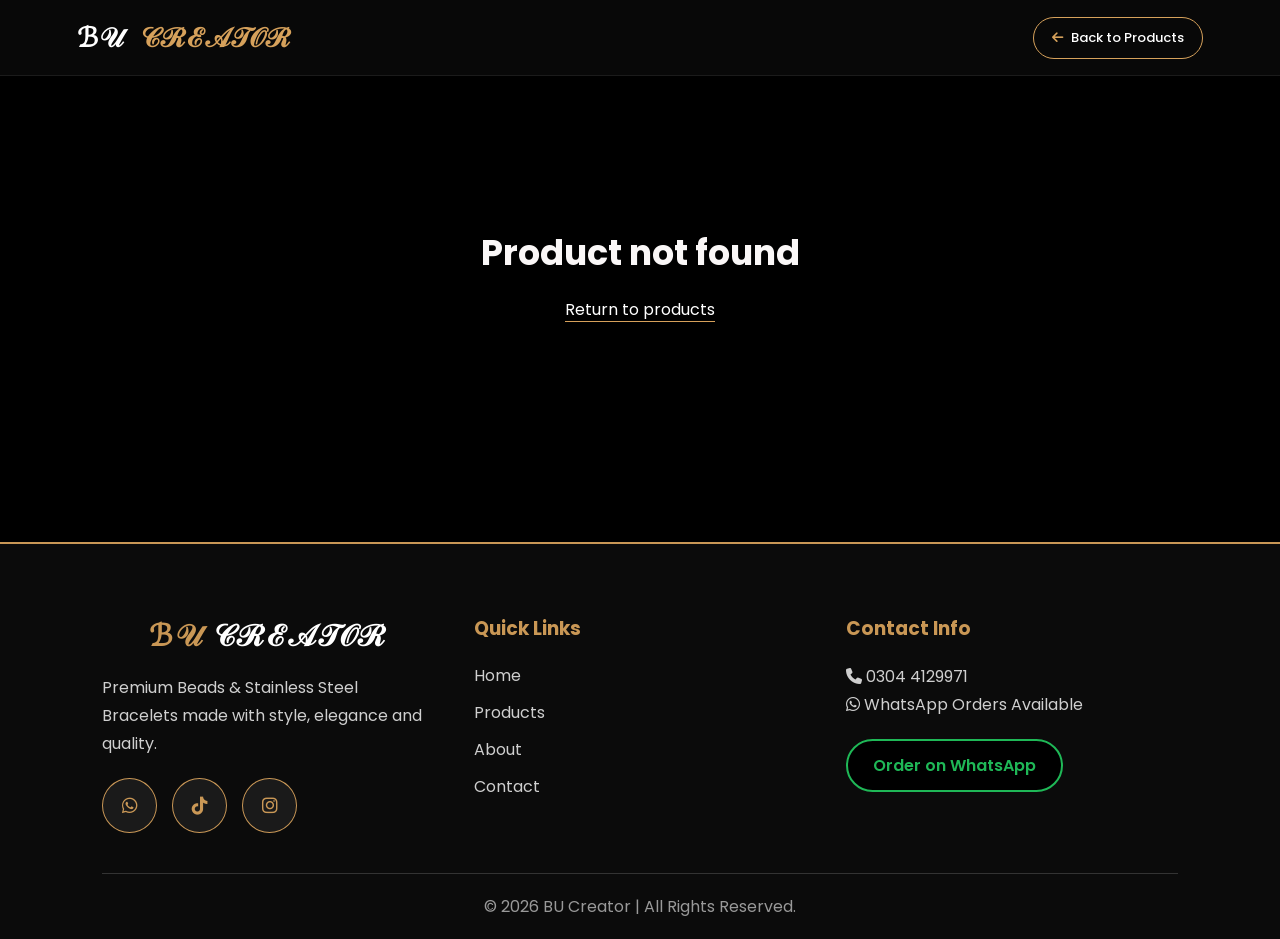
==== commit 2cfb15ad: "Add files via upload" ====
--- a/product-details.html
+++ b/product-details.html
@@ -21,14 +21,14 @@
 :root {
     --bc-black: #080808;
     --bc-black-soft: #111111;
-    --bc-gold: #d4af37;
-    --bc-gold-light: #f0d36a;
+    --bc-gold: #D6A15B;
+    --bc-gold-light: #E9C98C;
     --bc-white: #ffffff;
     --bc-light: #f7f7f7;
     --bc-border: #e5e5e5;
     --bc-text: #ffffff;
     --bc-muted: #ffffff;
-    --bc-green: #ffee00;
+    --bc-green: #D6A15B;
 }
 
 /* ---------- Base ---------- */
@@ -441,16 +441,16 @@
     border-radius: 4px;
     background: linear-gradient(
         90deg,
-        #ffd900 0%,
-        #ffee00 60%,
-        #ffee00 100%
+        #D6A15B 0%,
+        #D6A15B 60%,
+        #D6A15B 100%
     );
     color: #000000;
     display: grid;
     grid-template-columns: auto 1fr auto;
     align-items: center;
     gap: 13px;
-    box-shadow: 0 5px 16px rgba(255, 196, 0, 0.432);
+    box-shadow: 0 5px 16px rgba(214,161,91, 0.432);
 }
 
 .offer-bar strong {
@@ -509,7 +509,7 @@
 .quantity span {
     min-width: 38px;
     text-align: center;
-    color: #ffd900;
+    color: #D6A15B;
     font-size: 13px;
 }
 
@@ -518,7 +518,7 @@
 .order-btn {
     min-height: 50px;
     flex: 1;
-    border: 1px solid #ffee00;
+    border: 1px solid #D6A15B;
     border-radius: 45px;
     background: #000000;
     color: #fff;
@@ -531,9 +531,9 @@
 }
 
 .order-btn:hover {
-    background: #ffd900;
+    background: #D6A15B;
     color: rgb(0, 0, 0);
-    box-shadow: #d4af37;
+    box-shadow: #D6A15B;
 }
 
 .order-btn i {
@@ -692,7 +692,7 @@
     width: 55px !important;
     height: 55px !important;
     border-radius: 50%;
-    background: #ffe600 !important;
+    background: #D6A15B !important;
     color: #fff !important;
     display: flex;
     align-items: center;
@@ -1055,7 +1055,7 @@
 
 /* Hover */
 .product-page .gallery-arrow:hover {
-    background: #d4af37;
+    background: #D6A15B;
     color: #000;
 }
 
@@ -1125,7 +1125,7 @@
     overflow-y: auto;
     background: #080808;
     color: #fff;
-    border: 1px solid rgba(241,208,21,.48);
+    border: 1px solid rgba(214,161,91,.48);
     border-radius: 18px;
     box-shadow: 0 25px 80px rgba(0,0,0,.55);
     padding: 28px;
@@ -1153,9 +1153,9 @@
 }
 
 .bc-modal-close:hover {
-    background: #f1d015;
+    background: #d6a15b;
     color: #000;
-    border-color: #f1d015;
+    border-color: #d6a15b;
 }
 
 .bc-modal-head {
@@ -1165,7 +1165,7 @@
 .bc-step {
     display: inline-block;
     margin-bottom: 7px;
-    color: #f1d015;
+    color: #d6a15b;
     font-size: 10px;
     font-weight: 700;
     letter-spacing: 2px;
@@ -1243,8 +1243,8 @@
 
 .bc-field input:focus,
 .bc-field textarea:focus {
-    border-color: #f1d015;
-    box-shadow: 0 0 0 3px rgba(241,208,21,.08);
+    border-color: #d6a15b;
+    box-shadow: 0 0 0 3px rgba(214,161,91,.08);
 }
 
 .bc-order-preview {
@@ -1285,7 +1285,7 @@
 }
 
 .bc-order-preview > strong {
-    color: #f1d015;
+    color: #d6a15b;
     white-space: nowrap;
     font-size: 12px;
 }
@@ -1302,13 +1302,13 @@
 }
 
 .bc-primary-btn {
-    border: 1px solid #f1d015;
-    background: #f1d015;
+    border: 1px solid #d6a15b;
+    background: #d6a15b;
     color: #000;
 }
 
 .bc-primary-btn:hover {
-    background: #ffe96a;
+    background: #E9C98C;
     transform: translateY(-1px);
 }
 
@@ -1351,7 +1351,7 @@
 
 .bc-receipt-logo span {
     margin-left: 5px;
-    color: #f1d015;
+    color: #d6a15b;
 }
 
 .bc-receipt-brand > span {
@@ -1406,7 +1406,7 @@
 
 .bc-receipt-customer h3 {
     margin: 0 0 10px;
-    color: #f1d015;
+    color: #d6a15b;
     font-size: 12px;
     letter-spacing: .8px;
     text-transform: uppercase;
@@ -1469,7 +1469,7 @@
 }
 
 .bc-receipt-totals .bc-grand-total strong {
-    color: #f1d015;
+    color: #d6a15b;
     font-size: 17px;
 }
 
--- a/style.css
+++ b/style.css
@@ -0,0 +1,1119 @@
+/* Google Font */
+@import url('https://fonts.googleapis.com/css2?family=Poppins:wght=300;400;500;600;700;800&display=swap');
+
+*{
+    margin:0;
+    padding:0;
+    box-sizing:border-box;
+    font-family:'Poppins',sans-serif;
+    scroll-behavior:smooth;
+}
+
+body{
+    background:#0d0d0d;
+    color:#fff;
+    overflow-x:hidden;
+}
+
+/*================ NAVBAR ================*/
+
+
+nav{
+    width: 100%;
+    padding: 18px 8%;
+    display: flex;
+    justify-content: space-between;
+    align-items: center;
+    position: fixed;
+    top: 0;
+    left: 0;
+    background: #000; /* Solid Black */
+    z-index: 1000;
+}
+
+.logo{
+    font-size:30px;
+    font-weight:700;
+    margin-left: -15px;
+    color:#d6a15bef;
+}
+
+.logo span{
+    color:#d6a15bef;
+    margin-left: 15px;
+}
+
+nav ul{
+    display:flex;
+    list-style:none;
+    gap:35px;
+}
+
+nav ul li a{
+    color: #fff;
+    text-decoration: none;
+    transition: .3s;
+    position: relative;
+    display: inline-block;
+}
+
+nav ul li a::after{
+    content: "";
+    position: absolute;
+    left: 0;
+    bottom: -4px;
+    width: 0;
+    height: 2px;
+    background: #d6a15bef;
+    transition: width .3s ease;
+}
+
+nav ul li a:hover{
+    color: #d6a15bef;
+}
+
+nav ul li a:hover::after{
+    width: 100%;
+}
+
+.nav-btn{
+    text-decoration:none;
+    color:#d6a15bef;
+    background:transparent;
+    filter: blur(100%);
+    border: 2px solid #d6a15bef;
+    padding:12px 24px;
+    border-radius:30px;
+    font-weight:600;
+    transition:.3s;
+}
+
+.nav-btn:hover{
+    transform:translateY(-3px);
+    box-shadow:0 0 20px #d6a15bef;
+}
+
+/*================ HERO ================*/
+
+.hero{
+    min-height:100vh;
+    display:flex;
+    justify-content:space-between;
+    align-items:center;
+    padding:120px 8%;
+    gap:50px;
+}
+
+.hero-left{
+    flex:1;
+}
+
+.hero-left h1{
+    font-size:60px;
+    line-height:1.2;
+    margin-bottom:20px;
+}
+
+.hero-left span{
+    color:#d6a15bef;
+}
+
+.hero-left p{
+    color:#cfcfcf;
+    font-size:18px;
+    line-height:30px;
+    margin-bottom:35px;
+}
+
+.hero-buttons{
+    display:flex;
+    gap:20px;
+}
+
+
+.btn,
+.btn2{
+    text-decoration:none;
+    padding:15px 35px;
+    border-radius:30px;
+    transition:.3s;
+}
+
+.btn{
+    background:#d6a15bef;
+    color:#000;
+    font-weight:600;
+}
+
+.btn:hover{
+    box-shadow:0 0 20px #d6a15bef;
+}
+
+.btn2{
+    border:2px solid #d6a15bef;
+    color:#d6a15bef;
+}
+
+.btn2:hover{
+    background:#d6a15bef;
+    color:#000;
+}
+
+.hero-image{
+    display:flex;
+    justify-content:center;
+    align-items:center;
+}
+
+.hero-image img{
+    width:400px;
+    height:400px;
+    border-radius:50%;
+    object-fit:cover;
+    border:3px solid #d6a15bef;
+    box-shadow:0 0 30px rgba(214,161,91,.5);
+    transition:.4s;
+}
+
+.hero-image img:hover{
+    transform:scale(1.05);
+    box-shadow:0 0 50px #d6a15bef;
+}
+
+/*================ PRODUCTS ================*/
+
+.products{
+    padding:100px 8%;
+}
+
+.products h2{
+    text-align:center;
+    font-size:42px;
+    color:#d6a15bef;
+    margin-bottom:60px;
+}
+
+/* Collection Menu */
+
+.collection-menu{
+    display:flex;
+    justify-content:center;
+    align-items:center;
+    flex-wrap:wrap;
+    gap:20px;
+    margin-bottom:50px;
+}
+
+.collection-btn{
+    background:#000;
+    color:#d6a15bef;
+    border:2px solid #d6a15bef;
+    padding:12px 28px;
+    border-radius:30px;
+    cursor:pointer;
+    font-size:16px;
+    font-weight:600;
+    transition:.35s;
+}
+
+.collection-btn:hover,
+.collection-btn.active{
+    background:#d6a15bef;
+    color:#000;
+    transform:translateY(-3px);
+}
+
+/* Slider */
+
+.slider-container{
+    width:100%;
+    overflow:hidden;
+    position:relative;
+}
+
+.slider{
+    display:flex;
+    width:500%;
+    transition:transform .7s ease-in-out;
+}
+
+.slide{
+    width:20%;
+    flex-shrink:0;
+    padding:20px;
+    box-sizing:border-box;
+}
+
+/* Cards */
+
+.cards{
+    display:grid;
+    grid-template-columns:repeat(auto-fit,minmax(280px,1fr));
+    gap:35px;
+}
+
+.card{
+    background:#181818;
+    border-radius:18px;
+    overflow:hidden;
+    text-align:center;
+    box-shadow: 0 20px 40px rgb(0, 0, 0);
+    border:3px solid rgb(0, 0, 0);
+    transition:all .4s ease;
+}
+
+.card:hover{
+    border:3px solid #d6a15bef;
+    transform:translateY(-12px) scale(1.03);
+    box-shadow:0 20px 40px #d6a15bef;
+}
+
+.card img{
+    width:100%;
+    height:280px;
+    object-fit:cover;
+    display:block;
+}
+
+.card h3{
+    color:#fff;
+    margin:20px 0 10px;
+    font-size:24px;
+}
+
+.card p{
+    color:#cfcfcf;
+    padding:0 20px;
+    line-height:1.6;
+}
+
+.card h4{
+    color:#d6a15bef;
+    margin:20px 0;
+    font-size:26px;
+}
+
+.card button{
+    background:#d6a15bef;
+    color:#000;
+    border:none;
+    border-radius:30px;
+    padding:12px 28px;
+    margin-bottom:25px;
+    font-weight:600;
+    cursor:pointer;
+    transition:.35s;
+}
+
+.card button:hover{
+    background:#000000;
+    color: #d6a15bef;
+    box-shadow:0 0 20px #d6a15bef;
+}
+
+/*================ ABOUT ================*/
+
+.about{
+    max-width: 1100px;
+    margin: 100px auto;
+    padding: 60px;
+    background: transparent;
+    backdrop-filter: blur(50px);
+    border-radius: 20px;
+    box-shadow: 0 20px 60px #000000ef;
+}
+
+.about:hover{
+    box-shadow:0 0 20px #d6a15bef;
+}
+
+.about h2{
+    font-size: 48px;
+    font-weight: 700;
+    text-align: center;
+    color: #d6a15bef;
+    margin-bottom: 40px;
+    letter-spacing: 2px;
+    font-family: "Georgia", serif;
+}
+
+h2{
+    font-size: 48px;
+    font-weight: 700;
+    text-align: center;
+    color: #d6a15bef;
+    margin-bottom: 40px;
+    letter-spacing: 2px;
+    font-family: "Georgia", serif;
+}
+
+.about p{
+    max-width:900px;
+    margin:auto;
+    font-size: 20px;
+    line-height: 2.2;
+    color: #d0d0d0;
+    text-align: justify;
+    text-indent: 45px;
+    margin-bottom: 30px;
+    font-family: "Georgia", serif;
+    letter-spacing: .5px;
+}
+
+.about strong{
+    color:#d6a15bef;
+    font-weight:bold;
+}
+
+.about h3{
+    text-align:center;
+    margin-top:70px;
+    font-size:32px;
+    color:#d6a15bef;
+    letter-spacing:4px;
+    font-family:"Times New Roman", serif;
+}
+
+.about h4{
+    text-align:center;
+    color:#888;
+    font-size:18px;
+    font-style:italic;
+    margin-top:10px;
+    letter-spacing:2px;
+    font-family:"Georgia", serif;
+}
+
+.about p:first-of-type::first-letter{
+    font-size:70px;
+    float:left;
+    line-height:60px;
+    padding-right:12px;
+    color:#A96F24;
+    font-family:"Times New Roman", serif;
+}
+
+.about ::selection{
+    background:#D6A15B;
+    color:#fff;
+}
+
+/*================ CONTACT ================*/
+
+.contact{
+    max-width:600px;
+    margin:100px auto;
+    padding:60px;
+    background:#111;
+    border-radius:20px;
+    box-shadow:0 20px 50px rgb(0, 0, 0);
+}
+
+.contact:hover{
+     box-shadow:0 0 20px #d6a15bef;
+}
+
+.contact h2{
+    text-align:center;
+    font-size:42px;
+    margin-bottom:15px;
+    color:#d6a15bef;
+}
+
+.contact-text{
+    text-align:center;
+    color:#ffffff;
+    line-height:1.8;
+    margin-bottom:40px;
+}
+
+.contact form{
+    display:flex;
+    flex-direction:column;
+    gap:20px;
+}
+
+.contact input,
+.contact textarea{
+    padding:18px;
+    border:1px solid #ddd;
+    border-radius:12px;
+    font-size:17px;
+    outline:none;
+    transition:.3s;
+}
+
+.contact input:focus,
+.contact textarea:focus{
+    border-color:#d6a15bef;
+    box-shadow:0 0 15px rgba(214, 161, 91, 0.3);
+}
+
+.contact textarea{
+    resize:none;
+}
+
+.contact button{
+    padding:18px;
+    background:#111;
+    color:#fff;
+    border:none;
+    border-radius:12px;
+    font-size:18px;
+    cursor:pointer;
+    transition:.3s;
+}
+
+.contact button:hover{
+    box-shadow:0 0 20px #d6a15bef;
+    color:#ffffff;
+}
+
+/*================ FOOTER ================*/
+
+.footer{
+    background:#0b0b0b;
+    color:#fff;
+    padding:70px 8% 20px;
+    border-top:2px solid #d6a15bef;
+}
+
+.footer-container{
+    display:grid;
+    grid-template-columns:repeat(auto-fit,minmax(250px,1fr));
+    gap:40px;
+}
+
+.footer-box h2{
+    color:#d6a15bef;
+    font-size:30px;
+    margin-bottom:15px;
+}
+
+.footer-box h2 span{
+    color:#fff;
+}
+
+.footer-box h3{
+    color:#d6a15bef;
+    margin-bottom:20px;
+}
+
+.footer-box p{
+    color:#cfcfcf;
+    line-height:28px;
+}
+
+.footer-box ul{
+    list-style:none;
+    padding:0;
+}
+
+.footer-box ul li{
+    margin-bottom:12px;
+}
+
+.footer-box ul li a{
+    color: #cfcfcf;
+    text-decoration: none;
+    transition: .3s;
+    position: relative;
+    display: inline-block;
+}
+
+.footer-box ul li a::after{
+    content: "";
+    position: absolute;
+    left: 0;
+    bottom: -4px;
+    width: 0;
+    height: 2px;
+    background: #d6a15bef;
+    transition: width .3s ease;
+}
+
+.footer-box ul li a:hover{
+    color: #d6a15bef;
+}
+
+.footer-box ul li a:hover::after{
+    width: 100%;
+}
+
+.social-icons{
+    display:flex;
+    gap:15px;
+    margin-top:20px;
+}
+
+.social-icons a{
+    width:55px;
+    height:55px;
+    display:flex;
+    justify-content:center;
+    align-items:center;
+    background:#1a1a1a;
+    color:#d6a15bef;
+    border: 1px solid #d6a15bef;
+    border-radius:50%;
+    text-decoration:none;
+    transition:.3s;
+    font-size:18px;
+}
+
+.social-icons a:hover{
+    color:#070707;
+    background-color: #d6a15bef;
+    transform:translateY(-5px);
+}
+
+.footer-btn{
+    display:inline-block;
+    margin-top:20px;
+    padding:12px 25px;
+    background:#000000;
+    color:#1fb857;
+    border: 2px solid #1fb857;
+    text-decoration:none;
+    border-radius:30px;
+    font-weight:600;
+    transition:.3s;
+}
+
+.footer-btn:hover{
+    background-color: #1fb857;
+    color: rgb(0, 0, 0);
+}
+
+.footer-bottom{
+    margin-top:40px;
+    border-top:1px solid #333;
+    padding-top:20px;
+    text-align:center;
+    color:#999;
+}
+
+/*================ FLOATING BUTTON ================*/
+
+.floating{
+    position:fixed;
+    right:25px;
+    bottom:25px;
+    width:65px;
+    height:65px;
+    background:#25D366;
+    border-radius:50%;
+    display:flex;
+    justify-content:center;
+    align-items:center;
+    color:#fff;
+    text-decoration:none;
+    font-size:32px;
+    box-shadow:0 0 20px #25D366;
+    z-index:999;
+}
+
+/*================ ALL MEDIA QUERIES (RESPONSIVE) ================*/
+
+/* =========================================================
+   BU CREATOR - CLEAN RESPONSIVE DESIGN
+   Desktop design preserved.
+   ========================================================= */
+
+.mobile-menu-btn{
+    display:none;
+}
+
+/* ---------- TABLET ---------- */
+@media (max-width: 992px){
+
+    nav{
+        padding:15px 5%;
+    }
+
+    .hero{
+        padding:120px 5% 80px;
+        gap:30px;
+    }
+
+    .hero-left h1{
+        font-size:45px;
+    }
+}
+
+/* =========================================================
+   MOBILE
+   ========================================================= */
+@media (max-width: 768px){
+
+    html,
+    body{
+        width:100%;
+        max-width:100%;
+        overflow-x:hidden;
+    }
+
+    /* HEADER */
+    nav{
+        position:fixed !important;
+        top:0 !important;
+        left:0 !important;
+        width:100% !important;
+        height:62px !important;
+        min-height:62px !important;
+        padding:0 14px !important;
+        display:flex !important;
+        flex-direction:row !important;
+        justify-content:space-between !important;
+        align-items:center !important;
+        gap:10px !important;
+        background:#000 !important;
+        z-index:99999 !important;
+    }
+
+    nav .logo{
+        margin:0 !important;
+        font-size:18px !important;
+        line-height:1 !important;
+        flex:1 !important;
+        white-space:nowrap !important;
+    }
+
+    nav .logo span{
+        margin-left:5px !important;
+    }
+
+    .mobile-menu-btn{
+        display:flex !important;
+        width:40px !important;
+        height:40px !important;
+        flex:0 0 40px !important;
+        align-items:center !important;
+        justify-content:center !important;
+        border:1px solid #d6a15bef !important;
+        border-radius:10px !important;
+        background:#000 !important;
+        color:#d6a15bef !important;
+        font-size:19px !important;
+        cursor:pointer !important;
+        z-index:100002 !important;
+    }
+
+    nav ul{
+        position:absolute !important;
+        top:62px !important;
+        left:0 !important;
+        width:100% !important;
+        margin:0 !important;
+        padding:14px 18px !important;
+        display:none !important;
+        flex-direction:column !important;
+        align-items:stretch !important;
+        gap:0 !important;
+        background:#000 !important;
+        border-top:1px solid #222 !important;
+        border-bottom:1px solid #d6a15bef !important;
+        box-shadow:0 12px 25px rgba(0,0,0,.7) !important;
+    }
+
+    nav.menu-open ul{
+        display:flex !important;
+    }
+
+    nav ul li{
+        width:100% !important;
+        margin:0 !important;
+        padding:0 !important;
+        text-align:left !important;
+        border-bottom:1px solid #222 !important;
+    }
+
+    nav ul li:last-child{
+        border-bottom:0 !important;
+    }
+
+    nav ul li a{
+        display:block !important;
+        width:100% !important;
+        padding:13px 4px !important;
+        font-size:14px !important;
+    }
+
+    nav .nav-btn{
+        display:none !important;
+    }
+
+    /* HOME: TEXT LEFT / IMAGE RIGHT */
+    .hero{
+        min-height:auto !important;
+        width:100% !important;
+        display:grid !important;
+        grid-template-columns:minmax(0,1fr) 145px !important;
+        align-items:center !important;
+        gap:12px !important;
+        padding:92px 14px 55px !important;
+        text-align:left !important;
+    }
+
+    .hero-left{
+        min-width:0 !important;
+        width:100% !important;
+    }
+
+    .hero-left h1{
+        font-size:24px !important;
+        line-height:1.18 !important;
+        margin-bottom:12px !important;
+    }
+
+    .hero-left p{
+        font-size:12px !important;
+        line-height:1.65 !important;
+        margin-bottom:18px !important;
+    }
+
+    .hero-buttons{
+        display:flex !important;
+        flex-direction:column !important;
+        align-items:flex-start !important;
+        gap:8px !important;
+        width:100% !important;
+    }
+
+    .btn,
+    .btn2{
+        width:auto !important;
+        max-width:100% !important;
+        padding:9px 13px !important;
+        font-size:11px !important;
+        white-space:nowrap !important;
+    }
+
+    .hero-image{
+        width:145px !important;
+        min-width:145px !important;
+        display:flex !important;
+        justify-content:center !important;
+        align-items:center !important;
+    }
+
+    .hero-image img{
+        width:145px !important;
+        height:145px !important;
+        border-width:2px !important;
+    }
+
+    /* PRODUCTS */
+    .products{
+        width:100% !important;
+        padding:55px 12px !important;
+        overflow:hidden !important;
+    }
+
+    .products h2{
+        font-size:27px !important;
+        margin-bottom:28px !important;
+    }
+
+    .collection-menu{
+        display:flex !important;
+        gap:8px !important;
+        margin-bottom:25px !important;
+        overflow-x:auto !important;
+        overflow-y:hidden !important;
+        flex-wrap:nowrap !important;
+        justify-content:flex-start !important;
+        padding:2px 1px 8px !important;
+        scrollbar-width:none !important;
+    }
+
+    .collection-menu::-webkit-scrollbar{
+        display:none !important;
+    }
+
+    .collection-btn{
+        width:auto !important;
+        max-width:none !important;
+        flex:0 0 auto !important;
+        padding:8px 13px !important;
+        font-size:11px !important;
+    }
+
+    /* IMPORTANT: each category is exactly one screen wide */
+    .slider-container{
+        width:100% !important;
+        overflow:hidden !important;
+        position:relative !important;
+    }
+
+    .slider{
+        width:100% !important;
+        display:flex !important;
+        transition:transform .7s ease-in-out !important;
+    }
+
+    .slide{
+        width:100% !important;
+        min-width:100% !important;
+        flex:0 0 100% !important;
+        padding:0 2px !important;
+        box-sizing:border-box !important;
+    }
+
+    /* 2 x 2 PRODUCT GRID */
+    .cards{
+        width:100% !important;
+        display:grid !important;
+        grid-template-columns:repeat(2,minmax(0,1fr)) !important;
+        gap:10px !important;
+    }
+
+    .card{
+        width:100% !important;
+        min-width:0 !important;
+        margin:0 !important;
+        border:1px solid #000 !important;
+        border-radius:10px !important;
+        box-sizing:border-box !important;
+    }
+
+    .card img{
+        width:100% !important;
+        height:145px !important;
+        object-fit:cover !important;
+        display:block !important;
+    }
+
+    .card h3{
+        font-size:13px !important;
+        line-height:1.3 !important;
+        margin:10px 5px 6px !important;
+    }
+
+    .card p{
+        font-size:10px !important;
+        line-height:1.45 !important;
+        padding:0 7px !important;
+        display:-webkit-box !important;
+        -webkit-line-clamp:3 !important;
+        -webkit-box-orient:vertical !important;
+        overflow:hidden !important;
+    }
+
+    .card h4{
+        font-size:15px !important;
+        margin:10px 0 !important;
+    }
+
+    .card button{
+        width:calc(100% - 14px) !important;
+        margin:0 7px 12px !important;
+        padding:8px 5px !important;
+        font-size:9px !important;
+        line-height:1.2 !important;
+    }
+
+    /* ABOUT */
+    .about{
+        padding:30px !important;
+        margin:60px 20px !important;
+    }
+
+    .about h2{
+        font-size:34px !important;
+    }
+
+    .about p{
+        font-size:17px !important;
+        line-height:2 !important;
+        text-indent:25px !important;
+        text-align:left !important;
+    }
+
+    .about h3{
+        font-size:26px !important;
+        margin-top:40px !important;
+    }
+
+    /* CONTACT */
+    .contact{
+        padding:30px !important;
+        margin:60px 20px !important;
+    }
+
+    .contact h2{
+        font-size:32px !important;
+    }
+
+    /* FOOTER: TEXT LEFT / ICONS AT END */
+    .footer{
+        padding:45px 15px 15px !important;
+        text-align:left !important;
+    }
+
+    .footer-container{
+        display:grid !important;
+        grid-template-columns:1fr !important;
+        gap:28px !important;
+    }
+
+    .footer-box{
+        width:100% !important;
+        text-align:left !important;
+    }
+
+    .footer-box h2{
+        font-size:24px !important;
+    }
+
+    .footer-box h3{
+        font-size:17px !important;
+        margin-bottom:12px !important;
+    }
+
+    .footer-box p{
+        font-size:12px !important;
+        line-height:1.7 !important;
+    }
+
+    .social-icons{
+        width:100% !important;
+        display:flex !important;
+        justify-content:flex-end !important;
+        align-items:center !important;
+        gap:9px !important;
+        margin-top:15px !important;
+    }
+
+    .social-icons a{
+        width:40px !important;
+        height:40px !important;
+        font-size:15px !important;
+    }
+
+    .footer-btn{
+        display:inline-block !important;
+        padding:8px 13px !important;
+        font-size:11px !important;
+    }
+
+    .footer-bottom{
+        margin-top:28px !important;
+        padding-top:15px !important;
+        text-align:left !important;
+        font-size:10px !important;
+    }
+
+    /* SMALL WHATSAPP */
+    .floating{
+        width:44px !important;
+        height:44px !important;
+        right:12px !important;
+        bottom:12px !important;
+        font-size:21px !important;
+        box-shadow:0 0 12px #25D366 !important;
+    }
+}
+
+/* ---------- VERY SMALL PHONES ---------- */
+@media (max-width:380px){
+
+    nav .logo{
+        font-size:16px !important;
+    }
+
+    .hero{
+        grid-template-columns:minmax(0,1fr) 125px !important;
+        gap:8px !important;
+        padding-left:10px !important;
+        padding-right:10px !important;
+    }
+
+    .hero-image,
+    .hero-image img{
+        width:125px !important;
+        min-width:125px !important;
+        height:125px !important;
+    }
+
+    .hero-left h1{
+        font-size:21px !important;
+    }
+
+    .hero-left p{
+        font-size:11px !important;
+    }
+
+    .card img{
+        height:125px !important;
+    }
+
+    .card h3{
+        font-size:12px !important;
+    }
+
+    .card p{
+        font-size:9px !important;
+    }
+
+    .card h4{
+        font-size:14px !important;
+    }
+
+    .card button{
+        font-size:8px !important;
+        padding:7px 3px !important;
+    }
+}
+
+
+/*================ HERO BACKGROUND IMAGE ================*/
+.hero {
+    position: relative;
+    overflow: hidden;
+    isolation: isolate;
+}
+
+.hero::before {
+    content: "";
+    position: absolute;
+    inset: 0;
+    background-image: url("banner 4.png");
+    background-size: cover;
+    background-position: center;
+    background-repeat: no-repeat;
+    opacity: 1;
+    z-index: 0;
+    pointer-events: none;
+}
+
+.hero-left,
+.hero-image {
+    position: relative;
+    z-index: 1;
+}
+
+/* ===== MOBILE HERO BACKGROUND FIX ===== */
+@media (max-width: 768px){
+    .hero{
+        background-color:#0d0d0d !important;
+    }
+
+    .hero::before{
+        background-image:url("hero-bg.png") !important;
+        background-size:100% 100% !important;
+        background-position:center center !important;
+        background-repeat:no-repeat !important;
+        opacity:1 !important;
+    }
+    .desktop-break {
+    display: block;
+}
+
+@media (max-width: 768px) {
+    .desktop-break {
+        display: none;
+    }
+}
+
+}
--- a/product-details.css
+++ b/product-details.css
@@ -29,7 +29,7 @@
 .back-link {
     color: #fff;
     text-decoration: none;
-    border: 1px solid #f1d015ef;
+    border: 1px solid #d6a15bef;
     padding: 10px 18px;
     border-radius: 25px;
     transition: .25s ease;
@@ -37,7 +37,7 @@
 
 .back-link:hover {
     color: #000;
-    background: #f1d015ef;
+    background: #d6a15bef;
 }
 
 .product-detail {
@@ -62,7 +62,7 @@
 }
 
 .breadcrumb a:hover {
-    color: #b8860b;
+    color: #A96F24;
 }
 
 .breadcrumb i {
@@ -612,7 +612,7 @@
 
 /* Hover */
 .product-page .gallery-arrow:hover {
-    background: #d4af37;
+    background: #D6A15B;
     color: #000;
 }
 
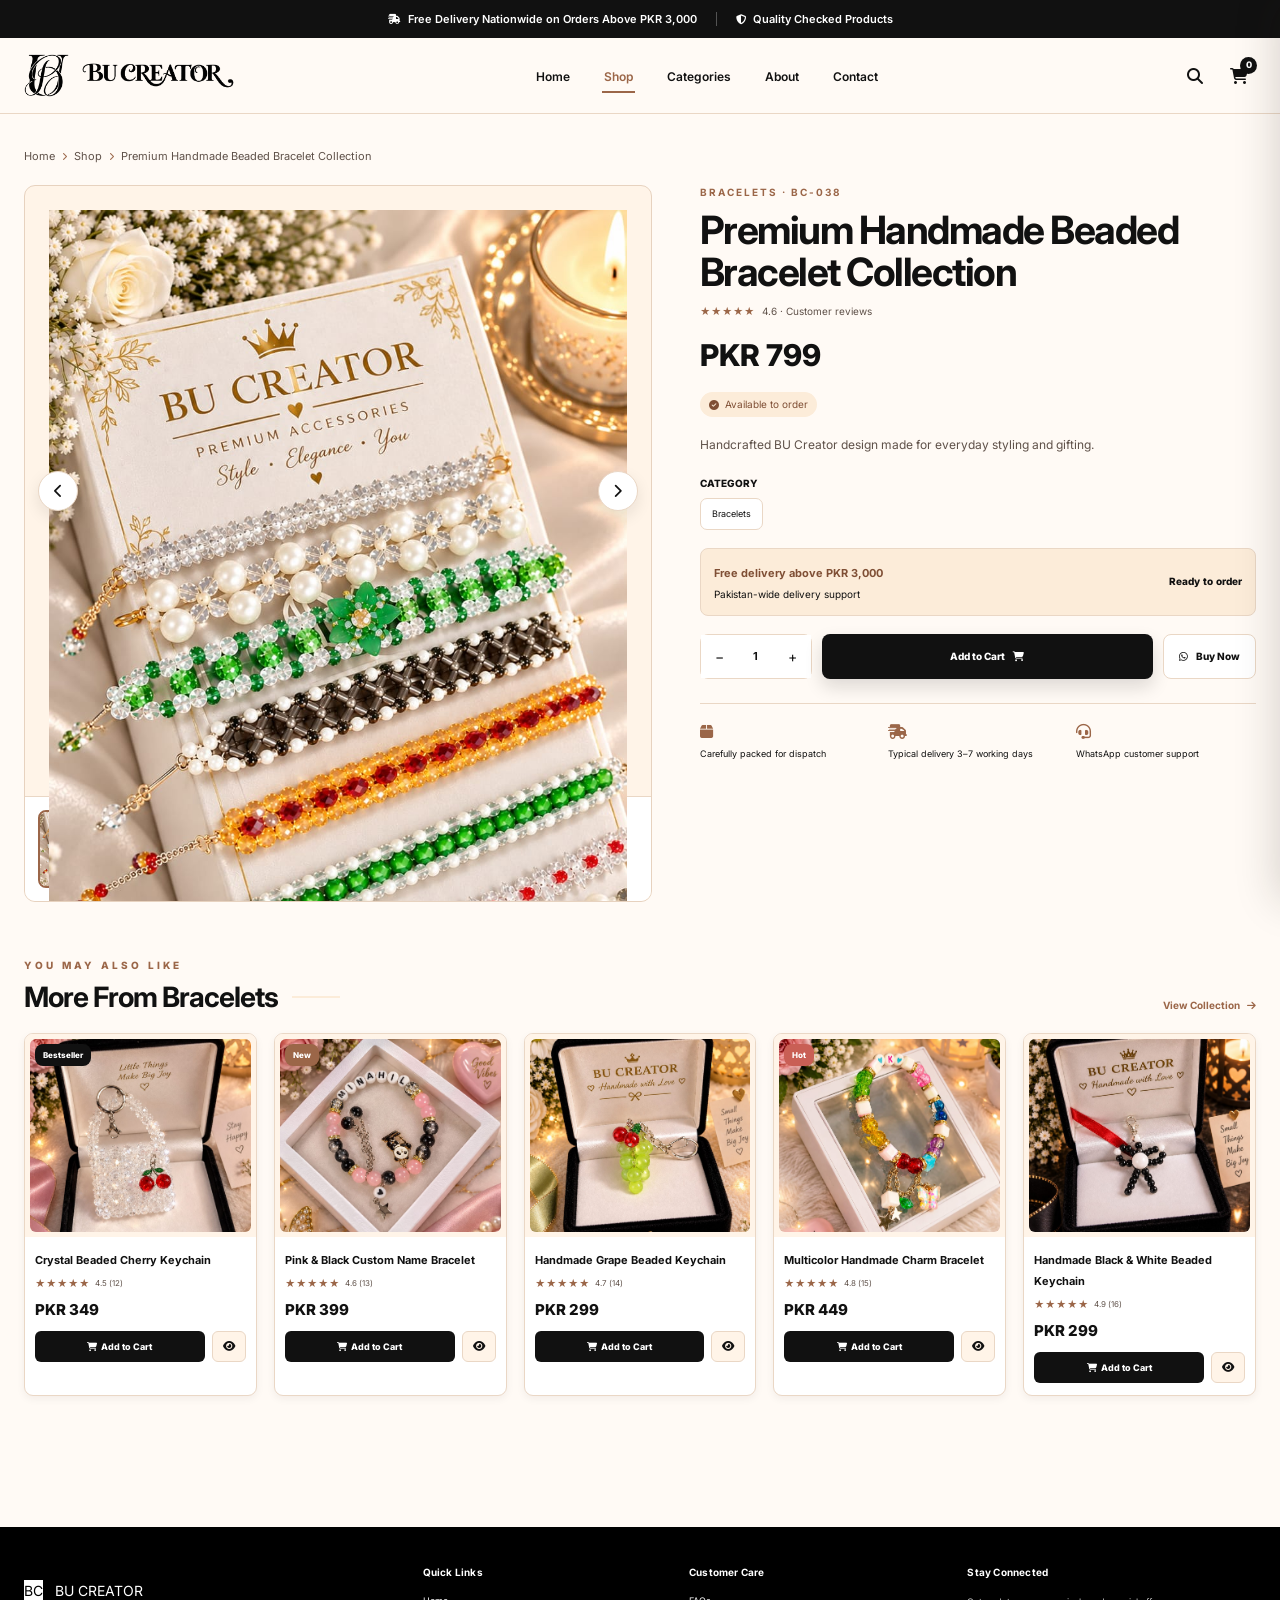
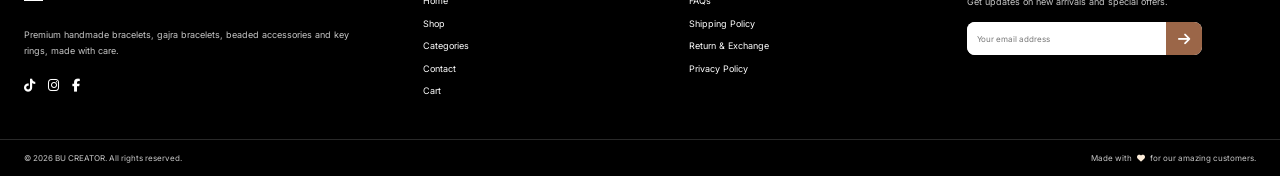
==== commit aea23883: "Add files via upload" ====
--- a/product-details.html
+++ b/product-details.html
@@ -1,2124 +1,18 @@
-<!DOCTYPE html>
-<html lang="en">
-<head>
-    <meta charset="UTF-8">
-    <meta name="viewport" content="width=device-width, initial-scale=1.0">
-    <title>Product Details | BU Creator</title>
-    <meta name="description" content="BU Creator product details">
-    <link rel="icon" type="image/x-icon" href="BU_Creator_Favicon.ico">
-    <link rel="stylesheet" href="style.css">
-    <link rel="stylesheet" href="product-details.css">
-    <link rel="stylesheet" href="https://cdnjs.cloudflare.com/ajax/libs/font-awesome/6.6.0/css/all.min.css">
-     <link href="https://fonts.googleapis.com/css2?family=Poppins:wght@300;400;500;600;700;800&display=swap" rel="stylesheet">
-
-     <style>
-/* =========================================================
-   BU CREATOR — PRODUCT DETAILS PAGE
-   Theme: Black / White / Gold
-   Paste this entire block inside <head>
-   ========================================================= */
-
-:root {
-    --bc-black: #080808;
-    --bc-black-soft: #111111;
-    --bc-gold: #D6A15B;
-    --bc-gold-light: #E9C98C;
-    --bc-white: #ffffff;
-    --bc-light: #f7f7f7;
-    --bc-border: #e5e5e5;
-    --bc-text: #ffffff;
-    --bc-muted: #ffffff;
-    --bc-green: #D6A15B;
-}
-
-/* ---------- Base ---------- */
-
-body.product-page {
-    margin: 0;
-    background: #000000;
-    color: var(--bc-text);
-    font-family: 'Poppins', sans-serif;
-}
-
-body.product-page * {
-    box-sizing: border-box;
-}
-
-.product-page button,
-.product-page input {
-    font-family: inherit;
-}
-
-/* ---------- Top Navigation ---------- */
-
-.product-nav {
-    width: 100%;
-    min-height: 76px;
-    padding: 12px 6%;
-    background: var(--bc-black);
-    display: flex;
-    justify-content: space-between;
-    align-items: center;
-    gap: 25px;
-    border-bottom: 1px solid rgba(255,255,255,.08);
-    position: sticky;
-    top: 0;
-    z-index: 999;
-}
-
-.product-nav .logo {
-    color: #fff;
-    font-size: 27px;
-    font-weight: 700;
-    letter-spacing: 1px;
-    text-decoration: none;
-}
-
-.product-nav .logo span {
-    color: var(--bc-gold);
-    margin-left: 8px;
-}
-
-.back-link {
-    display: inline-flex;
-    align-items: center;
-    gap: 8px;
-    color: #fff;
-    text-decoration: none;
-    padding: 10px 18px;
-    border: 1px solid var(--bc-gold);
-    border-radius: 30px;
-    font-size: 13px;
-    font-weight: 500;
-    transition: .25s ease;
-}
-
-.back-link i {
-    color: var(--bc-gold);
-    transition: .25s ease;
-}
-
-.back-link:hover {
-    background: var(--bc-gold);
-    color: #000;
-}
-
-.back-link:hover i {
-    color: #000;
-}
-
-/* ---------- Main Container ---------- */
-
-.product-detail {
-    width: 100%;
-    max-width: 1320px;
-    margin: auto;
-    padding: 30px 28px 100px;
-}
-
-/* ---------- Breadcrumb ---------- */
-
-.breadcrumb {
-    display: flex;
-    align-items: center;
-    flex-wrap: wrap;
-    gap: 9px;
-    margin-bottom: 30px;
-    font-size: 12px;
-    color: #ffffff;
-}
-
-.breadcrumb a {
-    color: #ffffff;
-    text-decoration: none;
-    transition: .2s ease;
-}
-
-.breadcrumb a:hover {
-    color: var(--bc-gold);
-}
-
-.breadcrumb i {
-    font-size: 8px;
-    color: #ffffff;
-}
-
-/* ---------- Main Product Layout ---------- */
-
-.product-layout {
-    display: grid;
-    grid-template-columns: 1.08fr .92fr;
-    gap: 65px;
-    align-items: start;
-}
-
-/* =========================================================
-   GALLERY
-   ========================================================= */
-
-.product-gallery {
-    width: 100%;
-}
-
-/* Large Image */
-
-.main-image-wrap {
-    width: 100%;
-    height: 575px;
-    background: #f8f8f8;
-    border: 1px solid #ededed;
-    position: relative;
-    overflow: hidden;
-    display: flex;
-    align-items: center;
-    justify-content: center;
-}
-
-#mainProductImage {
-    width: 100%;
-    height: 100%;
-    object-fit: contain;
-    padding: 28px;
-    display: block;
-    transition: transform .35s ease, opacity .2s ease;
-}
-
-.main-image-wrap:hover #mainProductImage {
-    transform: scale(1.025);
-}
-
-/* Gallery Buttons */
-
-.gallery-arrow {
-    position: absolute;
-    top: 50%;
-    transform: translateY(-50%);
-    width: 43px;
-    height: 43px;
-    border: 1px solid #000000;
-    border-radius: 50%;
-    background: rgba(0, 0, 0, 0.96);
-    color: #ffffff;
-    display: flex;
-    align-items: center;
-    justify-content: center;
-    cursor: pointer;
-    z-index: 5;
-   
-    transition: .25s ease;
-}
-
-.gallery-arrow:hover {
-     box-shadow: 0 4px 18px rgb(251, 255, 0);
-   
-    color: var(--bc-gold);
-}
-
-.gallery-prev {
-    left: 14px;
-}
-
-.gallery-next {
-    right: 14px;
-}
-
-/* ---------- Horizontal Product Thumbnails ---------- */
-
-.thumbnail-row {
-    width: 100%;
-    display: flex;
-    gap: 12px;
-    overflow-x: auto;
-    padding: 16px 3px 5px;
-    scroll-behavior: smooth;
-    scrollbar-width: thin;
-}
-
-.thumbnail-row::-webkit-scrollbar {
-    height: 5px;
-}
-
-.thumbnail-row::-webkit-scrollbar-track {
-    background: #000000;
-}
-
-.thumbnail-row::-webkit-scrollbar-thumb {
-    background: #000000;
-    border-radius: 10px;
-}
-
-.thumbnail {
-    flex: 0 0 86px;
-    width: 86px;
-    height: 86px;
-    padding: 0;
-    background: #000000;
-    border: 1px solid #ddd;
-    cursor: pointer;
-    overflow: hidden;
-    position: relative;
-    transition: .25s ease;
-}
-
-.thumbnail img {
-    width: 100%;
-    height: 100%;
-    object-fit: cover;
-    display: block;
-}
-
-.thumbnail:hover {
-    border-color: #111;
-}
-
-.thumbnail.active {
-    border: 2px solid var(--bc-gold);
-}
-
-.thumbnail.active::after {
-    content: "";
-    position: absolute;
-    left: 0;
-    bottom: 0;
-    width: 100%;
-    height: 3px;
-    background: var(--bc-gold);
-}
-
-/* Gallery Hint */
-
-.gallery-note {
-    margin: 9px 0 0;
-    color: #ffffff;
-    font-size: 11px;
-}
-
-.gallery-note i {
-    color: var(--bc-gold);
-    margin-right: 5px;
-}
-
-/* =========================================================
-   PRODUCT INFORMATION
-   ========================================================= */
-
-.product-info {
-    padding-top: 2px;
-}
-
-.product-meta {
-    color: #ffffff;
-    font-size: 12px;
-    letter-spacing: .5px;
-    margin-bottom: 8px;
-    text-transform: uppercase;
-}
-
-.product-info h1 {
-    color: #ffffff;
-    font-size: 38px;
-    line-height: 1.15;
-    font-weight: 600;
-    margin: 0 0 13px;
-}
-
-/* Rating */
-
-.rating-row {
-    display: flex;
-    align-items: center;
-    gap: 10px;
-    margin-bottom: 14px;
-}
-
-.stars {
-    color: #f3a000;
-    font-size: 18px;
-    letter-spacing: 1px;
-}
-
-.rating-text {
-    color: #ffffff;
-    font-size: 12px;
-}
-
-/* Price */
-
-.price-row {
-    display: flex;
-    align-items: center;
-    gap: 12px;
-    margin-bottom: 5px;
-}
-
-.price {
-    color: #ffffff;
-    font-size: 28px;
-    font-weight: 600;
-    line-height: 1;
-}
-
-/* Stock */
-
-.stock {
-    display: inline-flex;
-    align-items: center;
-    gap: 6px;
-    color: #159438;
-    font-size: 12px;
-    margin: 15px 0 21px;
-}
-
-.stock i {
-    font-size: 12px;
-}
-
-/* Description */
-
-.product-description {
-    color: #ffffff;
-    font-size: 13px;
-    line-height: 1.8;
-    margin: 0 0 24px;
-}
-
-/* =========================================================
-   PRODUCT OPTION
-   ========================================================= */
-
-.option-block {
-    margin: 20px 0 22px;
-}
-
-.option-label {
-    color: #ffffff;
-    font-size: 13px;
-    font-weight: 600;
-    letter-spacing: .4px;
-    margin-bottom: 12px;
-}
-
-.option-label span {
-    color: #ffffff;
-    font-weight: 400;
-    margin-left: 4px;
-}
-
-.style-choice {
-    display: inline-flex;
-    min-width: 150px;
-    min-height: 42px;
-    padding: 10px 16px;
-    align-items: center;
-    justify-content: center;
-    border: 1px solid #111;
-    background: #000000;
-    color: #ffd000;
-    font-size: 12px;
-    position: relative;
-    cursor: pointer;
-    transition: .25s ease;
-}
-
-.style-choice:hover {
-    border-color: var(--bc-gold);
-}
-
-.style-choice.active {
-    border-color: var(--bc-gold);
-    box-shadow: inset 0 -3px 0 var(--bc-gold);
-}
-
-/* =========================================================
-   OFFER BAR
-   ========================================================= */
-
-.offer-bar {
-    width: 100%;
-    min-height: 52px;
-    padding: 10px 14px;
-    margin: 22px 0 16px;
-    border-radius: 4px;
-    background: linear-gradient(
-        90deg,
-        #D6A15B 0%,
-        #D6A15B 60%,
-        #D6A15B 100%
-    );
-    color: #000000;
-    display: grid;
-    grid-template-columns: auto 1fr auto;
-    align-items: center;
-    gap: 13px;
-    box-shadow: 0 5px 16px rgba(214,161,91, 0.432);
-}
-
-.offer-bar strong {
-    font-size: 13px;
-    font-weight: 700;
-    letter-spacing: .4px;
-    white-space: nowrap;
-}
-
-.offer-bar span {
-    text-align: center;
-    font-size: 12px;
-    opacity: .95;
-}
-
-.timer {
-    color: #000000;
-    font-size: 14px;
-    white-space: nowrap;
-    font-variant-numeric: tabular-nums;
-}
-
-/* =========================================================
-   QUANTITY + ORDER
-   ========================================================= */
-
-.purchase-row {
-    width: 100%;
-    display: flex;
-    align-items: stretch;
-    gap: 11px;
-}
-
-.quantity {
-    height: 50px;
-    display: flex;
-    align-items: center;
-    border: 1px solid #000000;
-    background: #000000;
-    flex-shrink: 0;
-}
-
-.quantity button {
-    width: 39px;
-    height: 100%;
-    border: 0;
-    background: #000000;
-    color: #ffc400;
-    font-size: 20px;
-    cursor: pointer;
-    transition: .2s ease;
-}
-
-
-
-.quantity span {
-    min-width: 38px;
-    text-align: center;
-    color: #D6A15B;
-    font-size: 13px;
-}
-
-/* WhatsApp Order */
-
-.order-btn {
-    min-height: 50px;
-    flex: 1;
-    border: 1px solid #D6A15B;
-    border-radius: 45px;
-    background: #000000;
-    color: #fff;
-    padding: 11px 18px;
-    font-size: 13px;
-    font-weight: 600;
-    letter-spacing: .2px;
-    cursor: pointer;
-    transition: .25s ease;
-}
-
-.order-btn:hover {
-    background: #D6A15B;
-    color: rgb(0, 0, 0);
-    box-shadow: #D6A15B;
-}
-
-.order-btn i {
-    color: black;
-    margin-right: 7px;
-    font-size: 15px;
-}
-
-
-/* =========================================================
-   GIFT WRAP
-   ========================================================= */
-
-.gift-option {
-    margin-top: 16px;
-    padding: 12px 0;
-    display: flex;
-    align-items: center;
-    gap: 10px;
-    cursor: pointer;
-    color: #ffffff;
-}
-
-.gift-option input {
-    width: 17px;
-    height: 17px;
-    cursor: pointer;
-    accent-color: #ffffff;
-}
-
-.gift-box {
-    width: 35px;
-    height: 35px;
-    background: #f6f6f6;
-    display: flex;
-    align-items: center;
-    justify-content: center;
-}
-
-.gift-box i {
-    color: var(--bc-gold);
-}
-
-.gift-option strong {
-    font-size: 12px;
-    font-weight: 600;
-    text-transform: uppercase;
-    letter-spacing: .8px;
-}
-
-.gift-option small {
-    color: #ffffff;
-    font-size: 11px;
-    margin-left: 4px;
-}
-
-/* =========================================================
-   BENEFITS
-   ========================================================= */
-
-.benefits {
-    display: grid;
-    grid-template-columns: repeat(3, 1fr);
-    gap: 10px;
-    margin-top: 20px;
-    padding-top: 22px;
-    border-top: 1px solid #fcf8f8;
-}
-
-.benefits div {
-    min-height: 60px;
-    display: flex;
-    flex-direction: column;
-    justify-content: center;
-    gap: 6px;
-    color: #ffffff;
-    font-size: 10px;
-}
-
-.benefits i {
-    color: #ffffff;
-    font-size: 17px;
-}
-
-/* =========================================================
-   PRODUCT DETAILS LOWER SECTION
-   ========================================================= */
-
-.product-description-box {
-    margin-top: 75px;
-    padding: 35px 0 0;
-    border-top: 1px solid #e8e8e8;
-}
-
-.product-description-box h2 {
-    margin: 0 0 15px;
-    color: #f8f4f4;
-    font-family: 'Poppins', sans-serif;
-    font-size: 23px;
-    font-weight: 600;
-    letter-spacing: 0;
-}
-
-.product-description-box h2::after {
-    content: "";
-    display: block;
-    width: 42px;
-    height: 3px;
-    margin-top: 8px;
-    background: var(--bc-gold);
-}
-
-.product-description-box p {
-    max-width: 900px;
-    margin: 0;
-    color: #f7f2f2;
-    font-size: 13px;
-    line-height: 1.9;
-}
-
-.product-id {
-    margin-top: 18px;
-    color: #faf8f8;
-    font-size: 11px;
-}
-
-.product-id strong {
-    color: #fffbfb;
-}
-
-/* ---------- Not Found ---------- */
-
-.not-found {
-    width: 100%;
-    padding: 120px 20px;
-    text-align: center;
-}
-
-.not-found h1 {
-    margin: 0 0 18px;
-    font-size: 35px;
-    color: #faf7f7;
-}
-
-.not-found a {
-    color: #ffffff;
-    text-decoration: none;
-    border-bottom: 1px solid var(--bc-gold);
-}
-
-/* =========================================================
-   FLOATING WHATSAPP
-   ========================================================= */
-
-.product-whatsapp {
-    width: 55px !important;
-    height: 55px !important;
-    border-radius: 50%;
-    background: #D6A15B !important;
-    color: #fff !important;
-    display: flex;
-    align-items: center;
-    justify-content: center;
-    box-shadow: 0 8px 25px rgba(0,0,0,.18);
-    transition: .25s ease;
-}
-
-.product-whatsapp:hover {
-    transform: translateY(-4px) scale(1.03);
-}
-
-/* =========================================================
-   TABLET
-   ========================================================= */
-
-@media (max-width: 1000px) {
-
-    .product-detail {
-        padding: 28px 20px 80px;
-    }
-
-    .product-layout {
-        grid-template-columns: 1fr;
-        gap: 45px;
-    }
-
-    .main-image-wrap {
-        height: 500px;
-    }
-
-    .product-info h1 {
-        font-size: 34px;
-    }
-}
-
-/* =========================================================
-   MOBILE
-   ========================================================= */
-
-@media (max-width: 650px) {
-
-    .product-nav {
-        min-height: 65px;
-        padding: 10px 15px;
-    }
-
-    .product-nav .logo {
-        font-size: 21px;
-        letter-spacing: .5px;
-    }
-
-    .product-nav .logo span {
-        margin-left: 4px;
-    }
-
-    .back-link {
-        width: 40px;
-        height: 40px;
-        padding: 0;
-        border-radius: 50%;
-        justify-content: center;
-        font-size: 0;
-    }
-
-    .back-link i {
-        font-size: 14px;
-        margin: 0;
-    }
-
-    .product-detail {
-        padding: 20px 13px 70px;
-    }
-
-    .breadcrumb {
-        margin-bottom: 17px;
-        gap: 7px;
-        font-size: 10px;
-    }
-
-    .product-layout {
-        gap: 30px;
-    }
-
-    /* Main mobile image */
-    .main-image-wrap {
-        height: 345px;
-        border-radius: 2px;
-    }
-
-    #mainProductImage {
-        padding: 39px;
-    }
-
-    .gallery-arrow {
-        width: 37px;
-        height: 37px;
-    }
-
-    .gallery-prev {
-        left: 9px;
-    }
-
-    .gallery-next {
-        right: 9px;
-    }
-
-    /* Thumbnails */
-    .thumbnail-row {
-        gap: 9px;
-        padding-top: 12px;
-    }
-
-    .thumbnail {
-        flex-basis: 68px;
-        width: 68px;
-        height: 68px;
-    }
-
-    .gallery-note {
-        font-size: 10px;
-        margin-top: 7px;
-    }
-
-    /* Product information */
-    .product-info h1 {
-        font-size: 29px;
-        margin-bottom: 10px;
-    }
-
-    .product-meta {
-        font-size: 10px;
-    }
-
-    .stars {
-        font-size: 16px;
-    }
-
-    .rating-text {
-        font-size: 10px;
-    }
-
-    .price {
-        font-size: 25px;
-    }
-
-    .stock {
-        margin: 12px 0 17px;
-    }
-
-    .product-description {
-        font-size: 12px;
-        line-height: 1.75;
-    }
-
-    /* Option */
-    .option-label {
-        font-size: 12px;
-    }
-
-    .style-choice {
-        min-height: 39px;
-        min-width: 135px;
-        font-size: 11px;
-    }
-
-    /* Offer */
-    .offer-bar {
-        grid-template-columns: 1fr auto;
-        min-height: 49px;
-        gap: 8px;
-        padding: 9px 11px;
-    }
-
-    .offer-bar span {
-        display: none;
-    }
-
-    .offer-bar strong {
-        font-size: 11px;
-    }
-
-    .timer {
-        font-size: 11px;
-    }
-
-    /* Purchase */
-    .purchase-row {
-        gap: 8px;
-    }
-
-    .quantity {
-        height: 48px;
-    }
-
-    .quantity button {
-        width: 34px;
-    }
-
-    .quantity span {
-        min-width: 33px;
-    }
-
-    .order-btn {
-        min-height: 48px;
-        padding: 10px 10px;
-        font-size: 11px;
-    }
-
-    /* Gift */
-    .gift-option {
-        gap: 8px;
-        margin-top: 12px;
-    }
-
-    .gift-box {
-        width: 32px;
-        height: 32px;
-    }
-
-    .gift-option strong {
-        font-size: 10px;
-        letter-spacing: .5px;
-    }
-
-    .gift-option small {
-        font-size: 10px;
-    }
-
-    /* Benefits */
-    .benefits {
-        grid-template-columns: 1fr;
-        gap: 0;
-        padding-top: 17px;
-    }
-
-    .benefits div {
-        min-height: 43px;
-        flex-direction: row;
-        align-items: center;
-        gap: 10px;
-        border-bottom: 1px solid #f0f0f0;
-    }
-
-    .benefits div:last-child {
-        border-bottom: 0;
-    }
-
-    .benefits i {
-        width: 20px;
-        text-align: center;
-        font-size: 15px;
-    }
-
-    /* Lower details */
-    .product-description-box {
-        margin-top: 50px;
-        padding-top: 25px;
-    }
-
-    .product-description-box h2 {
-        font-size: 20px;
-    }
-
-    .product-description-box p {
-        font-size: 12px;
-        line-height: 1.8;
-    }
-
-    .product-whatsapp {
-        width: 50px !important;
-        height: 50px !important;
-    }
-}
-
-/* =========================================================
-   EXTRA SMALL DEVICES
-   ========================================================= */
-
-@media (max-width: 380px) {
-
-    .product-nav .logo {
-        font-size: 18px;
-    }
-
-    .main-image-wrap {
-        height: 300px;
-    }
-
-    .product-info h1 {
-        font-size: 25px;
-    }
-
-    .price {
-        font-size: 22px;
-    }
-
-    .order-btn {
-        font-size: 10px;
-        padding-left: 7px;
-        padding-right: 7px;
-    }
-    /* =========================================
-   FULL BOX PRIMARY IMAGE + ARROWS ON IMAGE
-   ========================================= */
-
-.product-page .main-image-wrap {
-    position: relative;
-    width: 100%;
-    height: 575px;
-    background: #000;
-    overflow: hidden;
-    display: flex;
-    align-items: center;
-    justify-content: center;
-}
-
-/* Image full box */
-.product-page #mainProductImage {
-    width: 100%;
-    height: 100%;
-    object-fit: cover;
-    padding: 0 !important;
-    display: block;
-}
-
-/* Arrows image ke upar */
-.product-page .gallery-arrow {
-    position: absolute;
-    top: 50%;
-    transform: translateY(-50%);
-    z-index: 20;
-
-    width: 45px;
-    height: 45px;
-
-    border: 0;
-    border-radius: 50%;
-
-    background: rgba(0, 0, 0, 0.60);
-    color: #fff;
-
-    display: flex;
-    align-items: center;
-    justify-content: center;
-
-    cursor: pointer;
-    transition: .25s ease;
-}
-
-/* Left arrow */
-.product-page .gallery-prev {
-    left: 15px;
-}
-
-/* Right arrow */
-.product-page .gallery-next {
-    right: 15px;
-}
-
-/* Hover */
-.product-page .gallery-arrow:hover {
-    background: #D6A15B;
-    color: #000;
-}
-
-/* Mobile */
-@media (max-width: 650px) {
-
-    .product-page .main-image-wrap {
-        height: 350px;
-    }
-
-    .product-page .gallery-arrow {
-        width: 38px;
-        height: 38px;
-        font-size: 13px;
-    }
-
-    .product-page .gallery-prev {
-        left: 10px;
-    }
-
-    .product-page .gallery-next {
-        right: 10px;
-    }
-}
-}
-
-/* =========================================
-   CHECKOUT + RECEIPT MODALS
-========================================= */
-
-body.bc-modal-open {
-    overflow: hidden;
-}
-
-.bc-modal {
-    position: fixed;
-    inset: 0;
-    z-index: 99999;
-    display: flex;
-    align-items: center;
-    justify-content: center;
-    padding: 18px;
-    opacity: 0;
-    visibility: hidden;
-    pointer-events: none;
-    transition: opacity .25s ease, visibility .25s ease;
-}
-
-.bc-modal.is-open {
-    opacity: 1;
-    visibility: visible;
-    pointer-events: auto;
-}
-
-.bc-modal-backdrop {
-    position: absolute;
-    inset: 0;
-    background: rgba(0,0,0,.78);
-    backdrop-filter: blur(7px);
-}
-
-.bc-modal-card {
-    position: relative;
-    z-index: 2;
-    width: min(680px, 100%);
-    max-height: min(92vh, 900px);
-    overflow-y: auto;
-    background: #080808;
-    color: #fff;
-    border: 1px solid rgba(214,161,91,.48);
-    border-radius: 18px;
-    box-shadow: 0 25px 80px rgba(0,0,0,.55);
-    padding: 28px;
-    transform: translateY(18px) scale(.98);
-    transition: transform .25s ease;
-}
-
-.bc-modal.is-open .bc-modal-card {
-    transform: translateY(0) scale(1);
-}
-
-.bc-modal-close {
-    position: absolute;
-    top: 14px;
-    right: 14px;
-    width: 38px;
-    height: 38px;
-    border: 1px solid #3a3a3a;
-    border-radius: 50%;
-    background: #111;
-    color: #fff;
-    cursor: pointer;
-    font-size: 16px;
-    transition: .2s ease;
-}
-
-.bc-modal-close:hover {
-    background: #d6a15b;
-    color: #000;
-    border-color: #d6a15b;
-}
-
-.bc-modal-head {
-    padding: 4px 45px 20px 0;
-}
-
-.bc-step {
-    display: inline-block;
-    margin-bottom: 7px;
-    color: #d6a15b;
-    font-size: 10px;
-    font-weight: 700;
-    letter-spacing: 2px;
-}
-
-.bc-modal-head h2 {
-    margin: 0 0 7px;
-    color: #fff;
-    font-size: 28px;
-    font-weight: 700;
-}
-
-.bc-modal-head p {
-    margin: 0;
-    color: #a9a9a9;
-    font-size: 12px;
-    line-height: 1.6;
-}
-
-.bc-checkout-form {
-    display: flex;
-    flex-direction: column;
-    gap: 18px;
-}
-
-.bc-field-grid {
-    display: grid;
-    grid-template-columns: 1fr 1fr;
-    gap: 14px;
-}
-
-.bc-field {
-    display: flex;
-    flex-direction: column;
-    gap: 7px;
-}
-
-.bc-field-full {
-    grid-column: 1 / -1;
-}
-
-.bc-field label {
-    font-size: 11px;
-    color: #f0f0f0;
-    font-weight: 600;
-}
-
-.bc-field input,
-.bc-field textarea {
-    width: 100%;
-    border: 1px solid #323232;
-    border-radius: 10px;
-    background: #111;
-    color: #fff;
-    outline: none;
-    padding: 12px 13px;
-    font: inherit;
-    font-size: 12px;
-    transition: .2s ease;
-    resize: vertical;
-}
-
-.bc-field input {
-    height: 45px;
-}
-
-.bc-field textarea {
-    min-height: 92px;
-}
-
-.bc-field input::placeholder,
-.bc-field textarea::placeholder {
-    color: #707070;
-}
-
-.bc-field input:focus,
-.bc-field textarea:focus {
-    border-color: #d6a15b;
-    box-shadow: 0 0 0 3px rgba(214,161,91,.08);
-}
-
-.bc-order-preview {
-    display: grid;
-    grid-template-columns: 60px 1fr auto;
-    align-items: center;
-    gap: 12px;
-    border: 1px solid #292929;
-    background: #101010;
-    border-radius: 12px;
-    padding: 10px;
-}
-
-.bc-order-preview img {
-    width: 60px;
-    height: 60px;
-    border-radius: 9px;
-    object-fit: cover;
-    background: #000;
-    border: 1px solid #252525;
-}
-
-.bc-order-preview div {
-    display: flex;
-    flex-direction: column;
-    gap: 3px;
-    min-width: 0;
-}
-
-.bc-order-preview strong {
-    color: #fff;
-    font-size: 12px;
-}
-
-.bc-order-preview span {
-    color: #8f8f8f;
-    font-size: 10px;
-}
-
-.bc-order-preview > strong {
-    color: #d6a15b;
-    white-space: nowrap;
-    font-size: 12px;
-}
-
-.bc-primary-btn,
-.bc-secondary-btn {
-    min-height: 48px;
-    border-radius: 11px;
-    padding: 12px 16px;
-    font-size: 12px;
-    font-weight: 700;
-    cursor: pointer;
-    transition: .22s ease;
-}
-
-.bc-primary-btn {
-    border: 1px solid #d6a15b;
-    background: #d6a15b;
-    color: #000;
-}
-
-.bc-primary-btn:hover {
-    background: #E9C98C;
-    transform: translateY(-1px);
-}
-
-.bc-secondary-btn {
-    border: 1px solid #343434;
-    background: #111;
-    color: #fff;
-}
-
-.bc-secondary-btn:hover {
-    border-color: #777;
-}
-
-.bc-primary-btn i,
-.bc-secondary-btn i {
-    margin-right: 6px;
-}
-
-/* Receipt */
-.bc-receipt-card {
-    width: min(720px, 100%);
-}
-
-.bc-receipt-brand {
-    display: flex;
-    align-items: center;
-    justify-content: space-between;
-    gap: 12px;
-    margin-bottom: 16px;
-    padding-bottom: 12px;
-    border-bottom: 1px solid #252525;
-}
-
-.bc-receipt-logo {
-    color: #fff;
-    font-size: 17px;
-    font-weight: 700;
-    white-space: nowrap;
-}
-
-.bc-receipt-logo span {
-    margin-left: 5px;
-    color: #d6a15b;
-}
-
-.bc-receipt-brand > span {
-    color: #8d8d8d;
-    font-size: 9px;
-    font-weight: 700;
-    letter-spacing: 1.5px;
-}
-
-.bc-receipt-product {
-    display: grid;
-    grid-template-columns: 92px 1fr;
-    gap: 15px;
-    align-items: center;
-}
-
-.bc-receipt-product > img {
-    width: 92px;
-    height: 92px;
-    object-fit: cover;
-    border-radius: 12px;
-    background: #000;
-    border: 1px solid #2a2a2a;
-}
-
-.bc-receipt-product-info {
-    min-width: 0;
-}
-
-.bc-receipt-product-info h3 {
-    margin: 0 0 8px;
-    color: #fff;
-    font-size: 18px;
-    line-height: 1.25;
-}
-
-.bc-receipt-product-info p {
-    margin: 5px 0;
-    color: #909090;
-    font-size: 11px;
-}
-
-.bc-receipt-product-info strong {
-    color: #fff;
-}
-
-.bc-receipt-divider {
-    height: 1px;
-    margin: 18px 0;
-    background: #252525;
-}
-
-.bc-receipt-customer h3 {
-    margin: 0 0 10px;
-    color: #d6a15b;
-    font-size: 12px;
-    letter-spacing: .8px;
-    text-transform: uppercase;
-}
-
-.bc-customer-row {
-    display: grid;
-    grid-template-columns: 90px 1fr;
-    gap: 12px;
-    padding: 6px 0;
-    border-bottom: 1px solid #181818;
-}
-
-.bc-customer-row:last-child {
-    border-bottom: 0;
-}
-
-.bc-customer-row span {
-    color: #7d7d7d;
-    font-size: 10px;
-}
-
-.bc-customer-row strong {
-    color: #eaeaea;
-    font-size: 11px;
-    font-weight: 500;
-    overflow-wrap: anywhere;
-}
-
-.bc-address-row {
-    align-items: start;
-}
-
-.bc-receipt-totals {
-    margin-top: 17px;
-    padding-top: 15px;
-    border-top: 1px solid #292929;
-}
-
-.bc-receipt-totals > div {
-    display: flex;
-    align-items: center;
-    justify-content: space-between;
-    gap: 15px;
-    padding: 5px 0;
-    color: #a5a5a5;
-    font-size: 11px;
-}
-
-.bc-receipt-totals strong {
-    color: #fff;
-}
-
-.bc-receipt-totals .bc-grand-total {
-    margin-top: 7px;
-    padding-top: 11px;
-    border-top: 1px dashed #343434;
-    color: #fff;
-    font-size: 13px;
-}
-
-.bc-receipt-totals .bc-grand-total strong {
-    color: #d6a15b;
-    font-size: 17px;
-}
-
-.bc-hidden {
-    display: none !important;
-}
-
-.bc-receipt-actions {
-    display: grid;
-    grid-template-columns: .8fr 1.2fr;
-    gap: 10px;
-    margin-top: 18px;
-}
-
-.bc-receipt-actions .bc-primary-btn {
-    background: #25D366;
-    border-color: #25D366;
-    color: #071108;
-}
-
-.bc-receipt-actions .bc-primary-btn:hover {
-    background: #47df7c;
-}
-
-/* Modal scrollbars */
-.bc-modal-card::-webkit-scrollbar {
-    width: 7px;
-}
-.bc-modal-card::-webkit-scrollbar-thumb {
-    background: #343434;
-    border-radius: 20px;
-}
-
-/* Mobile modal */
-@media (max-width: 650px) {
-    .bc-modal {
-        padding: 10px;
-        align-items: flex-end;
-    }
-
-    .bc-modal-card {
-        width: 100%;
-        max-height: 94vh;
-        border-radius: 18px 18px 12px 12px;
-        padding: 20px 16px 16px;
-    }
-
-    .bc-modal-head {
-        padding-right: 40px;
-    }
-
-    .bc-modal-head h2 {
-        font-size: 24px;
-    }
-
-    .bc-field-grid {
-        grid-template-columns: 1fr;
-        gap: 11px;
-    }
-
-    .bc-field-full {
-        grid-column: auto;
-    }
-
-    .bc-order-preview {
-        grid-template-columns: 50px 1fr;
-    }
-
-    .bc-order-preview img {
-        width: 50px;
-        height: 50px;
-    }
-
-    .bc-order-preview > strong {
-        grid-column: 2;
-        font-size: 11px;
-    }
-
-    .bc-receipt-product {
-        grid-template-columns: 78px 1fr;
-        gap: 11px;
-    }
-
-    .bc-receipt-product > img {
-        width: 78px;
-        height: 78px;
-    }
-
-    .bc-receipt-product-info h3 {
-        font-size: 15px;
-    }
-
-    .bc-receipt-actions {
-        grid-template-columns: 1fr;
-    }
-}
-
-</style>
-</head>
-<body class="product-page">
-
-<nav class="product-nav">
-    <div class="logo">ℬ𝒰 <span>𝒞ℛℰ𝒜𝒯𝒪ℛ</span></div>
-    <a class="back-link" href="index.html#products">
-        <i class="fa-solid fa-arrow-left"></i> Back to Products
-    </a>
-</nav>
-
-<main class="product-detail">
-    <div class="breadcrumb">
-        <a href="index.html">Home</a>
-        <i class="fa-solid fa-chevron-right"></i>
-        <a href="index.html#products">Products</a>
-        <i class="fa-solid fa-chevron-right"></i>
-        <span id="crumbName">Product</span>
-    </div>
-
-    <section class="product-layout">
-        <div class="product-gallery">
-            <div class="main-image-wrap">
-                <img id="mainProductImage" src="" alt="Product image">
-                <button class="gallery-arrow gallery-prev" type="button" aria-label="Previous image">
-                    <i class="fa-solid fa-chevron-left"></i>
-                </button>
-                <button class="gallery-arrow gallery-next" type="button" aria-label="Next image">
-                    <i class="fa-solid fa-chevron-right"></i>
-                </button>
-            </div>
-
-            <div class="thumbnail-row" id="thumbnailRow"></div>
-            <p class="gallery-note">
-                <i class="fa-solid fa-hand-pointer"></i>
-                Tap a thumbnail to change the main product view
-            </p>
-        </div>
-
-        <div class="product-info">
-            <div class="product-meta" id="productMeta">BU Creator</div>
-            <h1 id="productTitle">Product</h1>
-
-            <div class="rating-row">
-                <span class="stars">★★★★★</span>
-                <span class="rating-text">Customer favourite</span>
-            </div>
-
-            <div class="price-row">
-                <span class="price" id="productPrice">Rs. 0</span>
-            </div>
-
-            <div class="stock">
-                <i class="fa-solid fa-circle-check"></i> Available
-            </div>
-
-            <p class="product-description" id="productDescription"></p>
-
-            <div class="option-block">
-                <div class="option-label">STYLE <span>— BU CREATOR</span></div>
-                <div class="style-choice active">Premium Handmade</div>
-            </div>
-
-            <div class="offer-bar">
-                <strong>LIMITED OFFER</strong>
-                <span>Special price available</span>
-                <div class="timer" id="offerTimer">02d&nbsp;&nbsp;14h&nbsp;&nbsp;58m&nbsp;&nbsp;49s</div>
-            </div>
-
-            <div class="purchase-row">
-                <div class="quantity">
-                    <button type="button" id="minusQty" aria-label="Decrease quantity">−</button>
-                    <span id="qty">1</span>
-                    <button type="button" id="plusQty" aria-label="Increase quantity">+</button>
-                </div>
-
-                <button class="order-btn" id="orderBtn" type="button">
-                    <i class="fa-solid fa-cart-shopping"></i> Proceed to Checkout
-                </button>
-            </div>
-
-            <label class="gift-option">
-                <input type="checkbox" id="giftWrap">
-                <span class="gift-box"><i class="fa-solid fa-gift"></i></span>
-                <span><strong>Add Gift Wrapping</strong> <small>PKR 500</small></span>
-            </label>
-
-            <div class="benefits">
-                <div><i class="fa-solid fa-shield-halved"></i><span>Quality checked</span></div>
-                <div><i class="fa-solid fa-truck-fast"></i><span>Delivery available</span></div>
-                <div><i class="fa-solid fa-message"></i><span>WhatsApp support</span></div>
-            </div>
-        </div>
-    </section>
-
-    <section class="product-description-box">
-        <h2>Product Details</h2>
-        <p id="longDescription"></p>
-        <div class="product-id">Product ID: <strong id="productId">—</strong></div>
-    </section>
-</main>
-
-<!-- =========================================
-     CHECKOUT MODAL
-========================================= -->
-<div class="bc-modal" id="checkoutModal" aria-hidden="true">
-    <div class="bc-modal-backdrop" data-close-checkout></div>
-
-    <div class="bc-modal-card bc-checkout-card" role="dialog" aria-modal="true" aria-labelledby="checkoutTitle">
-        <button type="button" class="bc-modal-close" id="closeCheckout" aria-label="Close checkout">
-            <i class="fa-solid fa-xmark"></i>
-        </button>
-
-        <div class="bc-modal-head">
-            <span class="bc-step">STEP 1</span>
-            <h2 id="checkoutTitle">Checkout</h2>
-            <p>Enter your details to confirm your order.</p>
-        </div>
-
-        <form id="checkoutForm" class="bc-checkout-form">
-            <div class="bc-field-grid">
-                <div class="bc-field">
-                    <label for="customerName">Name *</label>
-                    <input id="customerName" name="name" type="text" autocomplete="name" required placeholder="Your full name">
-                </div>
-
-                <div class="bc-field">
-                    <label for="customerPhone">Phone *</label>
-                    <input id="customerPhone" name="phone" type="tel" autocomplete="tel" required
-                           inputmode="tel" placeholder="03XX XXXXXXX">
-                </div>
-
-                <div class="bc-field">
-                    <label for="customerCity">City *</label>
-                    <input id="customerCity" name="city" type="text" autocomplete="address-level2" required placeholder="Your city">
-                </div>
-
-                <div class="bc-field">
-                    <label for="customerEmail">Email *</label>
-                    <input id="customerEmail" name="email" type="email" autocomplete="email" required placeholder="you@example.com">
-                </div>
-
-                <div class="bc-field bc-field-full">
-                    <label for="customerAddress">Address *</label>
-                    <textarea id="customerAddress" name="address" autocomplete="street-address" required rows="3"
-                              placeholder="House / street / area / complete delivery address"></textarea>
-                </div>
-            </div>
-
-            <div class="bc-order-preview">
-                <img id="checkoutProductImage" src="" alt="Product preview">
-                <div>
-                    <strong id="checkoutProductName">Product</strong>
-                    <span id="checkoutProductId">ID: —</span>
-                    <span id="checkoutProductQty">Quantity: 1</span>
-                </div>
-                <strong id="checkoutProductTotal">Rs. 0</strong>
-            </div>
-
-            <button type="submit" class="bc-primary-btn">
-                <i class="fa-solid fa-receipt"></i> Continue to Receipt
-            </button>
-        </form>
-    </div>
-</div>
-
-<!-- =========================================
-     RECEIPT MODAL
-========================================= -->
-<div class="bc-modal" id="receiptModal" aria-hidden="true">
-    <div class="bc-modal-backdrop" data-close-receipt></div>
-
-    <div class="bc-modal-card bc-receipt-card" role="dialog" aria-modal="true" aria-labelledby="receiptTitle">
-        <button type="button" class="bc-modal-close" id="closeReceipt" aria-label="Close receipt">
-            <i class="fa-solid fa-xmark"></i>
-        </button>
-
-        <div class="bc-modal-head">
-            <span class="bc-step">STEP 2</span>
-            <h2 id="receiptTitle">Order Receipt</h2>
-            <p>Review your order before sending it to WhatsApp.</p>
-        </div>
-
-        <div class="bc-receipt-brand">
-            <div class="bc-receipt-logo">ℬ𝒰 <span>𝒞ℛℰ𝒜𝒯𝒪ℛ</span></div>
-            <span>ORDER SUMMARY</span>
-        </div>
-
-        <div class="bc-receipt-product">
-            <img id="receiptProductImage" src="" alt="Product image">
-            <div class="bc-receipt-product-info">
-                <h3 id="receiptProductName">Product</h3>
-                <p>Product ID: <strong id="receiptProductId">—</strong></p>
-                <p>Quantity: <strong id="receiptQuantity">1</strong></p>
-                <p>Price per item: <strong id="receiptUnitPrice">Rs. 0</strong></p>
-            </div>
-        </div>
-
-        <div class="bc-receipt-divider"></div>
-
-        <div class="bc-receipt-customer">
-            <h3>Customer Details</h3>
-            <div class="bc-customer-row"><span>Name</span><strong id="receiptCustomerName">—</strong></div>
-            <div class="bc-customer-row"><span>Phone</span><strong id="receiptCustomerPhone">—</strong></div>
-            <div class="bc-customer-row"><span>Email</span><strong id="receiptCustomerEmail">—</strong></div>
-            <div class="bc-customer-row"><span>City</span><strong id="receiptCustomerCity">—</strong></div>
-            <div class="bc-customer-row bc-address-row"><span>Address</span><strong id="receiptCustomerAddress">—</strong></div>
-        </div>
-
-        <div class="bc-receipt-totals">
-            <div><span>Subtotal</span><strong id="receiptSubtotal">Rs. 0</strong></div>
-            <div id="receiptGiftRow" class="bc-hidden"><span>Gift Wrapping</span><strong>Rs. 500</strong></div>
-            <div class="bc-grand-total"><span>Total Price</span><strong id="receiptGrandTotal">Rs. 0</strong></div>
-        </div>
-
-        <div class="bc-receipt-actions">
-            <button type="button" class="bc-secondary-btn" id="backToCheckout">
-                <i class="fa-solid fa-arrow-left"></i> Edit Details
-            </button>
-            <button type="button" class="bc-primary-btn" id="sendWhatsApp">
-                <i class="fab fa-whatsapp"></i> Confirm & Send on WhatsApp
-            </button>
-        </div>
-    </div>
-</div>
-
-<footer class="footer">
-    <div class="footer-container" data-aos="fade-up">
-        <!-- Brand -->
-        <div class="footer-box">
-            <h2>ℬ𝒰 <span>𝒞ℛℰ𝒜𝒯𝒪ℛ</span></h2>
-            <p>Premium Beads & Stainless Steel Bracelets made with style, elegance and quality.</p>
-            <div class="social-icons">
-                <a href="https://wa.me/923044129971" target="_blank"><i class="fab fa-whatsapp"></i></a>
-                <a href="https://www.tiktok.com/@bucreator777" target="_blank"><i class="fab fa-tiktok"></i></a>
-                <a href="https://www.instagram.com/bucreator666" target="_blank"><i class="fab fa-instagram"></i></a>
-               
-            </div>
-        </div>
-
-        <!-- Quick Links -->
-        <div class="footer-box">
-            <h3>Quick Links</h3>
-            <ul>
-                <li><a href="#home">Home</a></li>
-                <li><a href="#products">Products</a></li>
-                <li><a href="#about">About</a></li>
-                <li><a href="#contact">Contact</a></li>
-            </ul>
-        </div>
-
-        <!-- Contact Info -->
-        <div class="footer-box">
-            <h3>Contact Info</h3>
-            <p><i class="fas fa-phone"></i> 0304 4129971</p>
-            <p><i class="fab fa-whatsapp"></i> WhatsApp Orders Available</p>
-            <a href="https://wa.me/923044129971?text=Hello%20BU%20Creator,%20I%20want%20to%20order%20a%20bracelet." class="footer-btn" target="_blank">
-                Order on WhatsApp
-            </a>
-        </div>
-    </div>
-
-    <div class="footer-bottom">
-        <p>© 2026 BU Creator | All Rights Reserved.</p>
-    </div>
-</footer>
-
-<script src="product-data.js"></script>
-<script>
-document.addEventListener("DOMContentLoaded", function () {
-    const params = new URLSearchParams(window.location.search);
-    const id = params.get("id");
-    const product = (window.BU_PRODUCTS || []).find(p => p.id === id);
-
-    if (!product) {
-        document.querySelector(".product-detail").innerHTML =
-            '<div class="not-found"><h1>Product not found</h1><a href="index.html#products">Return to products</a></div>';
-        return;
-    }
-
-    const $ = (selector) => document.querySelector(selector);
-
-    document.title = product.title + " | BU Creator";
-    $("#crumbName").textContent = product.title;
-    $("#productMeta").textContent = "BU Creator | Product " + product.id;
-    $("#productTitle").textContent = product.title;
-    $("#productPrice").textContent = "Rs. " + product.price;
-    $("#productDescription").textContent = product.description;
-    $("#longDescription").textContent = product.description;
-    $("#productId").textContent = product.id;
-
-    const gallery = (product.images && product.images.length ? product.images : [product.image]).filter(Boolean);
-    const primaryImage = product.image || gallery[0] || "";
-    let current = 0;
-    let qty = 1;
-
-    const thumbRow = $("#thumbnailRow");
-    const main = $("#mainProductImage");
-
-    function renderGallery() {
-        main.src = gallery[current];
-        main.alt = product.title + " product image " + (current + 1);
-
-        [...thumbRow.children].forEach((thumb, index) => {
-            thumb.classList.toggle("active", index === current);
-        });
-    }
-
-    gallery.forEach((src, index) => {
-        const button = document.createElement("button");
-        button.type = "button";
-        button.className = "thumbnail" + (index === 0 ? " active" : "");
-        button.setAttribute("aria-label", "View product image " + (index + 1));
-
-        const img = document.createElement("img");
-        img.src = src;
-        img.alt = product.title + " thumbnail " + (index + 1);
-        button.appendChild(img);
-
-        button.addEventListener("click", () => {
-            current = index;
-            renderGallery();
-        });
-
-        thumbRow.appendChild(button);
-    });
-
-    $(".gallery-prev").addEventListener("click", () => {
-        current = (current - 1 + gallery.length) % gallery.length;
-        renderGallery();
-    });
-
-    $(".gallery-next").addEventListener("click", () => {
-        current = (current + 1) % gallery.length;
-        renderGallery();
-    });
-
-    renderGallery();
-
-    $("#minusQty").addEventListener("click", () => {
-        qty = Math.max(1, qty - 1);
-        $("#qty").textContent = qty;
-    });
-
-    $("#plusQty").addEventListener("click", () => {
-        qty += 1;
-        $("#qty").textContent = qty;
-    });
-
-    // -----------------------------------------
-    // Price helpers
-    // -----------------------------------------
-    // Product data contains a few prices such as "1050(Pair)".
-    // The first numeric value is used as the calculation price.
-    function numericPrice(value) {
-        const number = parseFloat(String(value).replace(/[^0-9.]/g, ""));
-        return Number.isFinite(number) ? number : 0;
-    }
-
-    function money(value) {
-        return "Rs. " + Number(value).toLocaleString("en-PK");
-    }
-
-    function currentSubtotal() {
-        return numericPrice(product.price) * qty;
-    }
-
-    function giftSelected() {
-        return $("#giftWrap").checked;
-    }
-
-    function currentGrandTotal() {
-        return currentSubtotal() + (giftSelected() ? 500 : 0);
-    }
-
-    // -----------------------------------------
-    // Checkout + Receipt
-    // -----------------------------------------
-    const checkoutModal = $("#checkoutModal");
-    const receiptModal = $("#receiptModal");
-    const checkoutForm = $("#checkoutForm");
-
-    function openModal(modal) {
-        modal.classList.add("is-open");
-        modal.setAttribute("aria-hidden", "false");
-        document.body.classList.add("bc-modal-open");
-    }
-
-    function closeModal(modal) {
-        modal.classList.remove("is-open");
-        modal.setAttribute("aria-hidden", "true");
-
-        if (!checkoutModal.classList.contains("is-open") &&
-            !receiptModal.classList.contains("is-open")) {
-            document.body.classList.remove("bc-modal-open");
-        }
-    }
-
-    function refreshCheckoutPreview() {
-        $("#checkoutProductImage").src = primaryImage;
-        $("#checkoutProductImage").alt = product.title;
-        $("#checkoutProductName").textContent = product.title;
-        $("#checkoutProductId").textContent = "ID: " + product.id;
-        $("#checkoutProductQty").textContent = "Quantity: " + qty;
-        $("#checkoutProductTotal").textContent = money(currentGrandTotal());
-    }
-
-    function fillReceipt(formData) {
-        const subtotal = currentSubtotal();
-        const gift = giftSelected() ? 500 : 0;
-        const total = subtotal + gift;
-
-        $("#receiptProductImage").src = primaryImage;
-        $("#receiptProductImage").alt = product.title;
-        $("#receiptProductName").textContent = product.title;
-        $("#receiptProductId").textContent = product.id;
-        $("#receiptQuantity").textContent = qty;
-        $("#receiptUnitPrice").textContent = money(numericPrice(product.price));
-
-        $("#receiptCustomerName").textContent = formData.get("name");
-        $("#receiptCustomerPhone").textContent = formData.get("phone");
-        $("#receiptCustomerEmail").textContent = formData.get("email");
-        $("#receiptCustomerCity").textContent = formData.get("city");
-        $("#receiptCustomerAddress").textContent = formData.get("address");
-
-        $("#receiptSubtotal").textContent = money(subtotal);
-        $("#receiptGrandTotal").textContent = money(total);
-
-        $("#receiptGiftRow").classList.toggle("bc-hidden", !giftSelected());
-
-        // Store the latest customer/order details in session storage so the
-        // receipt survives an accidental page refresh before WhatsApp is opened.
-        try {
-            sessionStorage.setItem("BU_CREATOR_PENDING_ORDER", JSON.stringify({
-                productId: product.id,
-                productName: product.title,
-                productImage: primaryImage,
-                unitPrice: numericPrice(product.price),
-                quantity: qty,
-                giftWrap: giftSelected(),
-                subtotal,
-                total,
-                customer: {
-                    name: formData.get("name"),
-                    phone: formData.get("phone"),
-                    email: formData.get("email"),
-                    city: formData.get("city"),
-                    address: formData.get("address")
-                }
-            }));
-        } catch (e) {
-            console.warn("Could not save pending order.", e);
-        }
-    }
-
-    $("#orderBtn").addEventListener("click", () => {
-        refreshCheckoutPreview();
-        openModal(checkoutModal);
-        setTimeout(() => $("#customerName").focus(), 120);
-    });
-
-    checkoutForm.addEventListener("submit", (e) => {
-        e.preventDefault();
-
-        if (!checkoutForm.checkValidity()) {
-            checkoutForm.reportValidity();
-            return;
-        }
-
-        fillReceipt(new FormData(checkoutForm));
-        closeModal(checkoutModal);
-        openModal(receiptModal);
-    });
-
-    $("#backToCheckout").addEventListener("click", () => {
-        closeModal(receiptModal);
-        openModal(checkoutModal);
-        setTimeout(() => $("#customerName").focus(), 100);
-    });
-
-    $("#closeCheckout").addEventListener("click", () => closeModal(checkoutModal));
-    $("#closeReceipt").addEventListener("click", () => closeModal(receiptModal));
-
-    document.querySelectorAll("[data-close-checkout]").forEach(el => {
-        el.addEventListener("click", () => closeModal(checkoutModal));
-    });
-
-    document.querySelectorAll("[data-close-receipt]").forEach(el => {
-        el.addEventListener("click", () => closeModal(receiptModal));
-    });
-
-    document.addEventListener("keydown", (e) => {
-        if (e.key === "Escape") {
-            closeModal(checkoutModal);
-            closeModal(receiptModal);
-        }
-    });
-
-    $("#sendWhatsApp").addEventListener("click", () => {
-        const name = $("#receiptCustomerName").textContent;
-        const phone = $("#receiptCustomerPhone").textContent;
-        const email = $("#receiptCustomerEmail").textContent;
-        const city = $("#receiptCustomerCity").textContent;
-        const address = $("#receiptCustomerAddress").textContent;
-        const subtotal = currentSubtotal();
-        const gift = giftSelected() ? 500 : 0;
-        const total = subtotal + gift;
-
-        const message =
-`🛍️ *BU CREATOR — NEW ORDER*
-
-🆔 Product ID: ${product.id}
-📦 Product Name: ${product.title}
-🔢 Quantity: ${qty}
-💰 Price per item: ${money(numericPrice(product.price))}
-💵 Subtotal: ${money(subtotal)}${giftSelected() ? `
-
-🎁 Gift Wrapping: Rs. 500` : ""}
-
-💳 *Total Price: ${money(total)}*
-
-👤 *Customer Details*
-Name: ${name}
-Phone: ${phone}
-Email: ${email}
-City: ${city}
-Address: ${address}
-
-Assalam-o-Alaikum,
-I would like to confirm this order. Please confirm my order.`;
-
-        const url = "https://wa.me/923044129971?text=" + encodeURIComponent(message);
-        window.open(url, "_blank");
-    });
-
-    // Countdown
-    let seconds = (2 * 24 * 60 * 60) + (14 * 60 * 60) + (58 * 60) + 49;
-    function tick() {
-        const d = Math.floor(seconds / 86400);
-        const h = Math.floor((seconds % 86400) / 3600);
-        const m = Math.floor((seconds % 3600) / 60);
-        const s = seconds % 60;
-        $("#offerTimer").innerHTML =
-            String(d).padStart(2, "0") + "d&nbsp;&nbsp;" +
-            String(h).padStart(2, "0") + "h&nbsp;&nbsp;" +
-            String(m).padStart(2, "0") + "m&nbsp;&nbsp;" +
-            String(s).padStart(2, "0") + "s";
-        seconds = seconds > 0 ? seconds - 1 : 0;
-    }
-    tick();
-    setInterval(tick, 1000);
+<!DOCTYPE html><html lang="en"><head><meta charset="UTF-8"><meta name="viewport" content="width=device-width, initial-scale=1.0"><link rel="icon" type="image/x-icon" href="BU_Creator_Favicon.ico"><link rel="preconnect" href="https://fonts.googleapis.com"><link rel="preconnect" href="https://fonts.gstatic.com" crossorigin><link href="https://fonts.googleapis.com/css2?family=Inter:wght@400;500;600;700;800&family=Playfair+Display:wght@600;700&display=swap" rel="stylesheet"><link rel="stylesheet" href="https://cdnjs.cloudflare.com/ajax/libs/font-awesome/6.6.0/css/all.min.css"><link rel="stylesheet" href="style.css"><title>Product | BU Creator</title></head><body data-page="shop">
+<div class="announcement-bar"><div class="container announcement-inner"><span><i class="fa-solid fa-truck-fast"></i> Free Delivery Nationwide on Orders Above PKR 3,000</span><span class="announcement-divider"></span><span><i class="fa-solid fa-shield-halved"></i> Quality Checked Products</span></div></div>
+<header class="site-header"><div class="container nav-inner"><a class="brand" href="index.html"><img class="brand-logo-mark" src="bu-creator-monogram-black.png" alt=""><img class="brand-logo-word" src="bu-creator-wordmark-black.png" alt="BU CREATOR"></a><button class="menu-toggle" id="menuToggle" aria-label="Open menu" aria-expanded="false"><i class="fa-solid fa-bars"></i></button><nav class="main-nav" id="mainNav"><a href="index.html">Home</a><a class="active" href="shop.html">Shop</a><a href="categories.html">Categories</a><a href="about.html">About</a><a href="contact.html">Contact</a></nav><div class="nav-actions"><button class="icon-btn" id="searchButton" aria-label="Search"><i class="fa-solid fa-magnifying-glass"></i></button><button class="icon-btn" id="cartButton" aria-label="Open cart"><i class="fa-solid fa-cart-shopping"></i><span class="cart-count" id="cartCount">0</span></button></div></div></header>
+<main class="product-page-wrap"><div class="container"><div class="breadcrumb"><a href="index.html">Home</a><i class="fa-solid fa-chevron-right"></i><a href="shop.html">Shop</a><i class="fa-solid fa-chevron-right"></i><span id="crumbTitle">Product</span></div><div id="productRoot"></div></div></main>
+<footer class="site-footer"><div class="footer-main"><div class="container footer-grid"><div class="footer-brand"><a class="brand" href="index.html"><span class="brand-mark">BC</span><span class="brand-name">BU CREATOR</span></a><p>Premium handmade bracelets, gajra bracelets, beaded accessories and key rings, made with care.</p><div class="socials"><a href="https://www.tiktok.com/@bucreator777" target="_blank" rel="noopener"><i class="fa-brands fa-tiktok"></i></a><a href="https://www.instagram.com/bucreator666" target="_blank" rel="noopener"><i class="fa-brands fa-instagram"></i></a><a href="https://www.facebook.com/" target="_blank" rel="noopener"><i class="fa-brands fa-facebook-f"></i></a></div></div><div><h3>Quick Links</h3><a href="index.html">Home</a><a href="shop.html">Shop</a><a href="categories.html">Categories</a><a href="contact.html">Contact</a><a href="cart.html">Cart</a></div><div><h3>Customer Care</h3><a href="faq.html">FAQs</a><a href="shipping.html">Shipping Policy</a><a href="returns.html">Return & Exchange</a><a href="privacy.html">Privacy Policy</a></div><div><h3>Stay Connected</h3><p>Get updates on new arrivals and special offers.</p><form id="subscribeForm" class="subscribe-form"><input type="email" placeholder="Your email address" required><button type="submit"><i class="fa-solid fa-arrow-right"></i></button></form></div></div></div><div class="footer-bottom"><div class="container"><span>© 2026 BU CREATOR. All rights reserved.</span><span>Made with <i class="fa-solid fa-heart"></i> for our amazing customers.</span></div></div></footer>
+<div class="search-overlay" id="searchOverlay" aria-hidden="true"><div class="search-panel"><button class="close-search" id="closeSearch"><i class="fa-solid fa-xmark"></i></button><div class="section-kicker">SEARCH</div><h2>Find your next favorite.</h2><input id="searchInput" type="search" placeholder="Search bracelets, gajra, key rings..."><div id="searchResults" class="search-results"></div></div></div><aside class="cart-drawer" id="cartDrawer" aria-hidden="true"><div class="cart-head"><strong>Your Cart</strong><button id="closeCart"><i class="fa-solid fa-xmark"></i></button></div><div id="cartItems" class="cart-items"></div><div class="cart-footer"><div class="cart-summary-line"><span>Subtotal</span><span id="cartTotal">PKR 0</span></div><a id="drawerCheckout" class="primary-btn drawer-checkout" href="cart.html">View Cart & Checkout</a><div class="drawer-note">Orders are confirmed through WhatsApp.</div></div></aside><div class="overlay" id="drawerOverlay"></div><div class="toast" id="toast">Added to cart</div>
+<script src="product-data.js"></script><script src="site.js"></script><script>
+document.addEventListener('DOMContentLoaded',()=>{
+ const q=new URLSearchParams(location.search);const id=q.get('id');const p=BUCreator.PRODUCTS.find(x=>x.id===id)||BUCreator.PRODUCTS[0];const root=document.getElementById('productRoot');if(!p){root.innerHTML='<div class="policy-card">Product not found. <a href="shop.html">Go back to shop.</a></div>';return}
+ document.title=BUCreator.productTitle(p)+' | BU Creator';document.getElementById('crumbTitle').textContent=BUCreator.productTitle(p);
+ const gallery=Array.from(new Set([...(p.images||[]),p.image].filter(Boolean)));let current=0,qty=1;
+ root.innerHTML=`<div class="product-layout"><div class="product-gallery"><div class="gallery-box"><div class="main-image-wrap"><button class="gallery-arrow gallery-prev" aria-label="Previous image"><i class="fa-solid fa-chevron-left"></i></button><img id="mainProductImage" src="${p.image}" alt="${BUCreator.productTitle(p)}"><button class="gallery-arrow gallery-next" aria-label="Next image"><i class="fa-solid fa-chevron-right"></i></button></div><div class="thumb-row" id="thumbRow"></div></div></div><div class="product-info-page"><div class="product-meta">${BUCreator.getCategory(p)} · ${p.id}</div><h1>${BUCreator.productTitle(p)}</h1><div class="rating-row"><span class="stars">★★★★★</span><span>${(4.6+(p.id.charCodeAt(p.id.length-1)%4)*0.1).toFixed(1)} · Customer reviews</span></div><div><span class="price-main">${BUCreator.money(BUCreator.numericPrice(p.price))}</span>${BUCreator.priceNote(p.price)?`<span class="price-note">per ${BUCreator.priceNote(p.price)}</span>`:''}</div><div class="stock"><i class="fa-solid fa-circle-check"></i> Available to order</div><p class="product-desc">${p.description||'Handcrafted BU Creator design made for everyday styling and gifting.'}</p><div class="option-block"><div class="option-title">CATEGORY</div><span class="style-choice">${BUCreator.getCategory(p)}</span></div><div class="offer-box"><div><strong>Free delivery above PKR 3,000</strong><br><span>Pakistan-wide delivery support</span></div><span class="timer">Ready to order</span></div><div class="buy-row"><div class="qty-control"><button id="minusQty" type="button">−</button><span id="qty">1</span><button id="plusQty" type="button">+</button></div><button id="addProduct" class="primary-btn" type="button">Add to Cart <i class="fa-solid fa-cart-shopping"></i></button><button id="buyNow" class="whatsapp-btn" type="button"><i class="fa-brands fa-whatsapp"></i> Buy Now</button></div><div class="benefit-grid"><div><i class="fa-solid fa-box"></i><span>Carefully packed for dispatch</span></div><div><i class="fa-solid fa-truck-fast"></i><span>Typical delivery 3–7 working days</span></div><div><i class="fa-solid fa-headset"></i><span>WhatsApp customer support</span></div></div></div></div><section class="related-section"><div class="section-heading-row"><div><div class="section-kicker">YOU MAY ALSO LIKE</div><h2>More From ${BUCreator.getCategory(p)} <span class="heading-line"></span></h2></div><a class="view-link" href="shop.html?category=${encodeURIComponent(BUCreator.getCategory(p))}">View Collection <i class="fa-solid fa-arrow-right"></i></a></div><div id="relatedGrid" class="product-grid related-grid"></div></section>`;
+ const main=document.getElementById('mainProductImage'),thumbRow=document.getElementById('thumbRow');gallery.forEach((src,i)=>{const b=document.createElement('button');b.className='thumb'+(i===0?' active':'');b.type='button';b.innerHTML=`<img src="${src}" alt="${BUCreator.productTitle(p)} image ${i+1}">`;b.onclick=()=>{current=i;render()};thumbRow.appendChild(b)});
+ function render(){main.src=gallery[current];document.querySelectorAll('.thumb').forEach((t,i)=>t.classList.toggle('active',i===current))};render();document.querySelector('.gallery-prev').onclick=()=>{current=(current-1+gallery.length)%gallery.length;render()};document.querySelector('.gallery-next').onclick=()=>{current=(current+1)%gallery.length;render()};
+ document.getElementById('minusQty').onclick=()=>{qty=Math.max(1,qty-1);document.getElementById('qty').textContent=qty};document.getElementById('plusQty').onclick=()=>{qty=Math.min(99,qty+1);document.getElementById('qty').textContent=qty};document.getElementById('addProduct').onclick=()=>{BUCreator.addToCart(p.id,qty)};document.getElementById('buyNow').onclick=()=>{BUCreator.addToCart(p.id,qty);location.href='checkout.html'};
+ const rel=BUCreator.PRODUCTS.filter(x=>BUCreator.getCategory(x)===BUCreator.getCategory(p)&&x.id!==p.id).slice(0,5);BUCreator.renderProductGrid(document.getElementById('relatedGrid'),rel);
 });
-</script>
-</body>
-</html>
+</script></body></html>
--- a/style.css
+++ b/style.css
@@ -1,1119 +1,770 @@
-/* Google Font */
-@import url('https://fonts.googleapis.com/css2?family=Poppins:wght=300;400;500;600;700;800&display=swap');
-
-*{
-    margin:0;
-    padding:0;
-    box-sizing:border-box;
-    font-family:'Poppins',sans-serif;
-    scroll-behavior:smooth;
-}
-
-body{
-    background:#0d0d0d;
-    color:#fff;
-    overflow-x:hidden;
-}
-
-/*================ NAVBAR ================*/
-
-
-nav{
+@import url('https://fonts.googleapis.com/css2?family=Inter:wght@400;500;600;700;800&family=Playfair+Display:wght@600;700&display=swap');
+
+:root{
+  /* BU CREATOR — warm skin + black palette */
+  --navy:#111111;
+  --navy-2:#1f1916;
+  --blue:#b98262;       /* warm skin/tan accent */
+  --blue-dark:#8f5d45;
+  --blue-soft:#f3d7bd;
+  --hero:#fbedda;
+  --ink:#171310;
+  --muted:#6f5a50;
+  --muted-2:#927a6c;
+  --line:#e7d2bf;
+  --page:#fbedda;
+  --surface:#fffaf5;
+  --soft:#f7e8d8;
+  --danger:#b44b43;
+  --green:#6f5a50;
+  --gold:#b98262;
+  --shadow:0 14px 34px rgba(17,17,17,.09);
+  --shadow-lg:0 22px 60px rgba(17,17,17,.14);
+  --radius:12px;
+  --max:1360px;
+}
+
+*{box-sizing:border-box;margin:0;padding:0}
+html{scroll-behavior:smooth;background:#fbedda}
+body{font-family:'Inter',Arial,sans-serif;background:var(--page);color:var(--ink);line-height:1.5;overflow-x:hidden}
+body.no-scroll{overflow:hidden}
+a{text-decoration:none;color:inherit}
+button,input,select,textarea{font:inherit}
+button{cursor:pointer}
+img{max-width:100%;display:block}
+.container{width:min(var(--max),calc(100% - 48px));margin:0 auto}
+.section{padding:68px 0}
+.section-sm{padding:44px 0}
+.hidden{display:none!important}
+
+/* ---------- top strip ---------- */
+.announcement-bar{height:38px;background:var(--navy);color:#fbefdd;font-size:11px;font-weight:600}
+.announcement-inner{height:100%;display:flex;align-items:center;justify-content:center;gap:19px;flex-wrap:wrap}
+.announcement-inner span{display:inline-flex;align-items:center;gap:7px}
+.announcement-inner i{font-size:10px}
+.announcement-divider{width:1px;height:14px;background:rgba(255,250,245,.48)}
+
+/* ---------- navigation ---------- */
+.site-header{height:76px;background:rgba(255,250,245,.97);backdrop-filter:blur(12px);border-bottom:1px solid #fcefdd;position:sticky;top:0;z-index:1000}
+.nav-inner{height:100%;display:flex;align-items:center;gap:30px}
+.brand{display:inline-flex;align-items:center;gap:12px;min-width:205px;height:50px}
+.brand-logo-mark{width:45px;height:45px;display:block;object-fit:contain;object-position:center}.brand-logo-word{width:154px;height:auto;max-height:34px;display:block;object-fit:contain;object-position:left center}
+.main-nav{display:flex;justify-content:center;gap:30px;flex:1}
+.main-nav a{position:relative;padding:28px 2px 25px;font-size:12px;font-weight:600;color:#111111}
+.main-nav a::after{content:"";position:absolute;left:0;right:0;bottom:18px;height:2px;background:var(--blue);transform:scaleX(0);transform-origin:center;transition:.2s ease}
+.main-nav a:hover,.main-nav a.active{color:#b98262}
+.main-nav a:hover::after,.main-nav a.active::after{transform:scaleX(1)}
+.nav-actions{display:flex;align-items:center;gap:10px;margin-left:auto}
+.icon-btn{width:34px;height:34px;border:0;background:transparent;color:#111111;display:grid;place-items:center;border-radius:50%;position:relative;font-size:16px}
+.icon-btn:hover{background:var(--blue-soft);color:var(--blue)}
+.cart-count{position:absolute;right:-1px;top:-2px;min-width:17px;height:17px;padding:0 5px;border-radius:20px;background:#b98262;color:#f3d7bd;font-size:9px;font-weight:800;display:grid;place-items:center}
+.menu-toggle{display:none;width:34px;height:34px;border:0;background:transparent;color:var(--navy);font-size:18px}
+
+/* ---------- page title / hero ---------- */
+.breadcrumb{display:flex;gap:7px;align-items:center;flex-wrap:wrap;color:var(--muted);font-size:11px;margin-bottom:20px}
+.breadcrumb a:hover{color:var(--blue)}
+.breadcrumb i{font-size:8px;color:#fcf1e1}
+
+/* ---------- single-image hero slider ---------- */
+.home-hero{position:relative;margin:14px auto 0;height:290px;touch-action:pan-y;-webkit-tap-highlight-color:transparent;border-radius:18px;overflow:hidden;background:#fcefdd;box-shadow:0 14px 38px rgba(17,17,17,.09);isolation:isolate}
+.hero-slides{position:absolute;inset:0}
+.hero-slide{position:absolute;will-change:opacity,transform;inset:0;display:block;opacity:0;visibility:hidden;transform:scale(1.015);transition:opacity .55s ease,transform .85s cubic-bezier(.2,.7,.2,1),visibility .55s ease}
+.hero-slide.active{opacity:1;visibility:visible;transform:scale(1)}
+.hero-slide img{width:100%;height:100%;display:block;object-fit:cover;object-position:center;user-select:none;-webkit-user-drag:none}
+.home-hero::after{content:"";position:absolute;inset:auto 0 0;height:110px;pointer-events:none;background:linear-gradient(180deg,rgba(17,17,17,0),rgba(17,17,17,.16));z-index:2}
+.hero-dots{position:absolute;left:50%;bottom:13px;transform:translateX(-50%);z-index:5;display:flex;align-items:center;gap:5px;padding:5px 7px;border-radius:999px;background:rgba(17,17,17,.50);backdrop-filter:blur(8px);box-shadow:0 6px 16px rgba(17,17,17,.14)}
+.hero-dot{width:8px;height:8px;padding:0;border:0;border-radius:999px;background:rgba(255,250,245,.7);opacity:.85;transition:width .25s ease,background .25s ease,opacity .25s ease,transform .25s ease}
+.hero-dot:hover{opacity:1;transform:scale(1.08)}
+.hero-dot.active{width:24px;background:#f3d7bd;opacity:1}
+.hero-dot:focus-visible{outline:2px solid #f3d7bd;outline-offset:3px}
+
+.section-heading-row{display:flex;align-items:flex-end;justify-content:space-between;gap:22px;margin-bottom:20px}
+.section-kicker{font-size:10px;letter-spacing:3.2px;font-weight:800;color:#6c503b;margin-bottom:8px}
+.section-heading-row h2{font-size:28px;line-height:1.15;letter-spacing:-1px;font-weight:700;color:#111111;display:flex;align-items:center;gap:14px}
+.heading-line{display:inline-block;width:48px;height:2px;background:#fcf1e1}
+.view-link{display:inline-flex;align-items:center;gap:7px;font-size:10px;font-weight:700;color:#b98262;white-space:nowrap}
+.view-link:hover{text-decoration:underline}
+
+/* ---------- category cards ---------- */
+.category-grid{display:grid;grid-template-columns:repeat(5,1fr);gap:16px}
+.category-card{background:#f3d7bd;border:1px solid var(--line);border-radius:9px;overflow:hidden;transition:.2s ease;box-shadow:0 3px 8px rgba(17,17,17,.04)}
+.category-card:hover{transform:translateY(-4px);box-shadow:var(--shadow)}
+.category-image{height:190px;background:#fcefdd;overflow:hidden}
+.category-image img{width:100%;height:100%;object-fit:cover;transition:.25s ease}
+.category-card:hover .category-image img{transform:scale(1.035)}
+.category-meta{min-height:56px;padding:0 14px;display:flex;align-items:center;justify-content:space-between;gap:8px}
+.category-meta strong{font-size:12px;color:#111111}
+.category-meta span{width:26px;height:26px;border-radius:50%;display:grid;place-items:center;background:#fcefdd;color:#b46d39;font-size:8px}
+
+/* ---------- product cards ---------- */
+.product-grid{display:grid;grid-template-columns:repeat(5,1fr);gap:17px}
+.product-card{position:relative;background:#f3d7bd;border:1px solid var(--line);border-radius:9px;overflow:hidden;box-shadow:0 3px 8px rgba(17,17,17,.05);transition:.2s ease}
+.product-card:hover{transform:translateY(-4px);box-shadow:var(--shadow)}
+.product-image-link{display:block}
+.product-badge{position:absolute;top:10px;left:10px;z-index:2;color:#f3d7bd;padding:5px 8px;border-radius:8px;font-size:8px;font-weight:800;background:#b98262}
+.product-badge.hot{background:#ef4d4d}.product-badge.sale{background:#6f5a50}.product-badge.new{background:#b98262}
+.product-image-wrap{height:203px;background:#fcefdd;padding:5px}
+.product-image-wrap img{width:100%;height:100%;object-fit:cover;border-radius:6px}
+.product-info{padding:11px 10px 12px}
+.product-name{font-size:11px;font-weight:700;color:#111111;line-height:1.35;min-height:30px}
+.rating{display:flex;align-items:center;gap:5px;font-size:8px;color:#fdf2e4;margin:7px 0 8px}
+.stars{color:#f3d7bd;letter-spacing:1px;font-size:10px}
+.product-price-row{display:flex;align-items:baseline;gap:8px;margin-bottom:10px;flex-wrap:wrap}
+.product-price{font-size:15px;font-weight:800;color:#111111}
+.product-old{font-size:9px;text-decoration:line-through;color:#fcf1e2}
+.product-unit{font-size:8px;color:#fdf3e4;background:#fbefdd;border-radius:6px;padding:3px 5px}
+.add-btn{width:100%;height:31px;border:0;border-radius:6px;background:var(--navy);color:#f3d7bd;font-size:9px;font-weight:800;transition:.2s ease}
+.add-btn:hover{background:#844b22}
+.card-actions{display:grid;grid-template-columns:1fr 34px;gap:7px}
+.quick-view-btn{height:31px;border:1px solid #fcefde;background:#f3d7bd;border-radius:6px;color:var(--navy);font-size:11px;display:grid;place-items:center;padding:0;line-height:1}
+.quick-view-btn:hover{background:var(--blue-soft);border-color:#f3d7bd}
+
+/* ---------- trust strip ---------- */
+.trust-strip{background:var(--blue-soft);border-radius:9px;min-height:116px;display:grid;grid-template-columns:1fr 1px 1fr 1px 1fr 1px 1fr;align-items:center;padding:0 34px;margin:34px auto 0}
+.trust-item{display:flex;align-items:center;gap:14px}
+.trust-icon{width:38px;height:38px;display:grid;place-items:center;color:#b98262;font-size:28px;flex:0 0 auto}
+.trust-item strong{display:block;font-size:10px;color:#111111;margin-bottom:5px}.trust-item p{font-size:8px;line-height:1.65;color:#1f1916}
+.trust-divider{height:58px;background:#fcf0df}
+
+/* ---------- home info ---------- */
+.info-band{background:#fbeedd;border-top:1px solid #fcefdd;border-bottom:1px solid #fcefdd}
+.info-grid{display:grid;grid-template-columns:1fr 1.25fr;gap:80px;align-items:start}
+.info-grid h2{font-size:34px;line-height:1.15;letter-spacing:-1.3px;margin-top:10px}
+.info-grid p{font-size:12px;line-height:2;color:#997256;padding-top:8px}
+.feature-pills{display:flex;flex-wrap:wrap;gap:9px;margin-top:20px}.feature-pill{background:#f3d7bd;border:1px solid #fcefde;border-radius:999px;padding:7px 10px;font-size:9px;color:#6f533f}
+.contact-card{border:1px solid #fcefde;border-radius:11px;padding:30px 34px;display:flex;align-items:center;justify-content:space-between;gap:30px;background:#f3d7bd;box-shadow:var(--shadow)}
+.contact-card h2{font-size:29px;letter-spacing:-1px;line-height:1.16}.contact-card p{font-size:11px;color:#fdf2e4;margin-top:9px}
+
+/* ---------- inner page hero ---------- */
+.inner-hero{background:linear-gradient(130deg,#fbefdd,#fbeedd);border-bottom:1px solid #fcefdd;padding:46px 0}
+.inner-hero h1{font-size:42px;letter-spacing:-1.5px;line-height:1.08;margin-bottom:12px}.inner-hero p{max-width:760px;color:#967054;font-size:12px;line-height:1.8}
+
+/* ---------- shop ---------- */
+.shop-layout{display:grid;grid-template-columns:235px 1fr;gap:25px;align-items:start}
+.filter-panel{position:sticky;top:95px;border:1px solid var(--line);border-radius:10px;background:#f3d7bd;padding:18px;box-shadow:0 3px 10px rgba(17,17,17,.04)}
+.filter-panel h3{font-size:12px;margin-bottom:14px}.filter-group{padding:14px 0;border-top:1px solid #fcefdd}.filter-group:first-of-type{border-top:0;padding-top:0}
+.filter-group strong{font-size:10px;display:block;margin-bottom:9px}.filter-option{display:flex;gap:8px;align-items:center;margin:8px 0;font-size:10px;color:#8a674d}.filter-option input{accent-color:var(--blue)}
+.shop-toolbar{display:flex;align-items:center;justify-content:space-between;gap:12px;padding:11px 13px;border:1px solid var(--line);border-radius:9px;background:#f3d7bd;margin-bottom:16px}
+.toolbar-left{font-size:10px;color:#997256}.toolbar-right{display:flex;align-items:center;gap:9px}.toolbar-right label{font-size:9px;color:#fdf3e4}.toolbar-right select{height:31px;border:1px solid #fcf0df;border-radius:6px;padding:0 8px;font-size:10px;background:#f3d7bd;color:var(--ink)}
+.shop-grid{grid-template-columns:repeat(4,1fr)}
+.pagination{display:flex;justify-content:center;gap:7px;margin-top:26px}.page-btn{min-width:31px;height:31px;border:1px solid #fcefde;border-radius:7px;background:#f3d7bd;color:#7a5b44;font-size:10px}.page-btn:hover,.page-btn.active{background:var(--navy);border-color:var(--navy);color:#f3d7bd}.page-btn:disabled{opacity:.4;cursor:not-allowed}
+
+/* ---------- forms / contact ---------- */
+.form-grid{display:grid;grid-template-columns:1fr 1fr;gap:17px}
+.field{display:flex;flex-direction:column;gap:7px}.field.full{grid-column:1/-1}.field label{font-size:10px;font-weight:700;color:#111111}.field input,.field textarea,.field select{border:1px solid #fcefde;border-radius:8px;background:#f3d7bd;color:var(--ink);outline:0;padding:11px 12px;font-size:11px}.field input:focus,.field textarea:focus,.field select:focus{border-color:#fcf1e1;box-shadow:0 0 0 3px #f3d7bd}.field textarea{min-height:125px;resize:vertical}
+.contact-grid{display:grid;grid-template-columns:1fr 1.2fr;gap:24px}.contact-info-card,.form-card{border:1px solid var(--line);border-radius:11px;background:#f3d7bd;padding:25px;box-shadow:0 3px 10px rgba(17,17,17,.04)}
+.contact-info-card h2{font-size:26px;line-height:1.2;margin-bottom:10px}.contact-info-card>p{font-size:11px;color:#fdf3e4;line-height:1.8}
+.contact-detail{display:flex;gap:11px;align-items:flex-start;margin-top:19px}.contact-detail .icon{width:32px;height:32px;border-radius:9px;background:var(--blue-soft);display:grid;place-items:center;color:var(--blue)}.contact-detail strong{display:block;font-size:10px}.contact-detail span{font-size:10px;color:#fdf2e4;display:block;margin-top:3px}
+
+/* ---------- FAQs / policies ---------- */
+.faq-list{display:grid;gap:10px;max-width:950px}.faq-item{border:1px solid var(--line);border-radius:9px;background:#f3d7bd;overflow:hidden}.faq-question{width:100%;border:0;background:#f3d7bd;padding:16px 18px;display:flex;align-items:center;justify-content:space-between;text-align:left;font-size:12px;font-weight:700;color:var(--ink)}.faq-question i{transition:.2s}.faq-answer{display:none;padding:0 18px 16px;color:#9b7457;font-size:11px;line-height:1.85}.faq-item.open .faq-answer{display:block}.faq-item.open .faq-question i{transform:rotate(180deg)}
+.policy-card{border:1px solid var(--line);border-radius:11px;padding:25px;background:#f3d7bd}.policy-card h2{font-size:19px;margin:22px 0 9px}.policy-card h2:first-child{margin-top:0}.policy-card p,.policy-card li{font-size:11px;line-height:1.9;color:#fdf3e5}.policy-card ul{padding-left:18px}.policy-updated{color:#fcf1e2!important;font-size:9px!important;margin-bottom:12px}
+
+/* ---------- product page ---------- */
+.product-page-wrap{padding:34px 0 75px}.product-layout{display:grid;grid-template-columns:1.06fr .94fr;gap:48px;align-items:start}
+.gallery-box{border:1px solid var(--line);border-radius:11px;background:#fbefdd;overflow:hidden;position:relative}.main-image-wrap{height:610px;display:grid;place-items:center;position:relative}.main-image-wrap img{width:100%;height:100%;object-fit:contain;padding:24px;transition:.25s ease}.main-image-wrap:hover img{transform:scale(1.02)}
+.gallery-arrow{position:absolute;top:50%;transform:translateY(-50%);width:40px;height:40px;border-radius:50%;border:1px solid #fcefde;background:#f3d7bd;color:var(--navy);z-index:2;box-shadow:0 6px 16px rgba(17,17,17,.09)}.gallery-arrow:hover{background:var(--navy);color:#f3d7bd}.gallery-prev{left:13px}.gallery-next{right:13px}
+.thumb-row{display:flex;gap:10px;overflow:auto;padding:13px;background:#f3d7bd;border-top:1px solid var(--line)}.thumb{flex:0 0 78px;height:78px;border:1px solid #fcefde;border-radius:8px;overflow:hidden;background:#f3d7bd;padding:0}.thumb.active{border:2px solid #bb6e36}.thumb img{width:100%;height:100%;object-fit:cover}
+.product-meta{font-size:10px;letter-spacing:2px;text-transform:uppercase;color:#fdf3e5;font-weight:700;margin-bottom:9px}.product-info-page h1{font-size:39px;letter-spacing:-1.5px;line-height:1.1;margin-bottom:10px}.rating-row{display:flex;gap:7px;align-items:center;font-size:10px;color:#fdf3e4;margin-bottom:14px}.price-main{font-size:30px;font-weight:800}.price-note{font-size:9px;color:#fdf3e4;margin-left:7px}.stock{display:inline-flex;gap:6px;align-items:center;color:var(--green);font-size:10px;background:#f3d7bd;border-radius:999px;padding:5px 9px;margin:14px 0 17px}.product-desc{font-size:12px;line-height:1.9;color:#987256;margin-bottom:19px}.option-title{font-size:10px;font-weight:800;margin-bottom:7px}.style-choice{display:inline-flex;padding:8px 11px;border:1px solid #f3d7bd;border-radius:7px;background:#f3d7bd;color:#4a342b;font-size:9px}
+.offer-box{display:flex;align-items:center;justify-content:space-between;gap:15px;background:#f3d7bd;border:1px solid #f3d7bd;border-radius:8px;padding:12px 13px;margin:18px 0}.offer-box strong{font-size:11px;color:#b98262}.offer-box span{font-size:10px;color:#1f1916}.timer{font-variant-numeric:tabular-nums;color:#b98262;font-weight:800;white-space:nowrap}
+.buy-row{display:flex;gap:10px;align-items:center}.qty-control{height:45px;border:1px solid #fcf0df;border-radius:8px;display:flex;align-items:center;background:#f3d7bd}.qty-control button{width:37px;height:100%;border:0;background:#f3d7bd;color:#111111}.qty-control span{min-width:36px;text-align:center;font-size:11px;font-weight:700}.buy-row .primary-btn{height:45px;flex:1;border-radius:8px}.buy-row .whatsapp-btn{height:45px;border-radius:8px;border:1px solid #fcefde;background:#f3d7bd;padding:0 15px;color:#4a342b;display:inline-flex;align-items:center;gap:8px;font-size:10px;font-weight:800}
+.benefit-grid{display:grid;grid-template-columns:repeat(3,1fr);gap:8px;border-top:1px solid #fcefdd;margin-top:24px;padding-top:20px}.benefit-grid div{display:flex;gap:8px;flex-direction:column;font-size:9px;color:#fdf3e5}.benefit-grid i{font-size:15px;color:#b98262}
+.related-section{margin-top:56px}.related-grid{grid-template-columns:repeat(5,1fr)}
+
+/* ---------- cart drawer ---------- */
+.overlay{position:fixed;inset:0;background:rgba(17,17,17,.34);display:none;z-index:2000}.overlay.open{display:block}
+.cart-drawer{position:fixed;top:0;right:-420px;bottom:0;width:min(405px,94vw);background:#f3d7bd;z-index:2100;display:flex;flex-direction:column;box-shadow:-18px 0 40px rgba(17,17,17,.17);transition:right .25s ease}.cart-drawer.open{right:0}
+.cart-head{height:70px;padding:0 20px;display:flex;align-items:center;justify-content:space-between;border-bottom:1px solid #fcefdd}.cart-head strong{font-size:16px}.cart-head button{width:32px;height:32px;border:0;border-radius:50%;background:#fcefdd;color:#111111}
+.cart-items{flex:1;overflow:auto;padding:10px 20px}.cart-empty{padding:55px 20px;text-align:center;color:#fcf2e3;font-size:11px}.cart-line{display:grid;grid-template-columns:60px 1fr auto;gap:11px;align-items:center;padding:13px 0;border-bottom:1px solid #fcefdd}.cart-line img{width:60px;height:60px;border-radius:8px;object-fit:cover}.cart-line strong{font-size:10px;line-height:1.4;display:block}.cart-line span{display:block;font-size:9px;color:#fdf3e4;margin-top:4px}.cart-line .mini-actions{display:flex;align-items:center;gap:7px;margin-top:8px}.mini-qty{display:flex;align-items:center;border:1px solid #fcefde;border-radius:6px}.mini-qty button{width:22px;height:22px;border:0;background:#f3d7bd;font-size:10px}.mini-qty span{width:23px;text-align:center;font-size:9px;color:#111111;margin:0}.cart-remove{border:0;background:transparent;color:#fcf1e2;font-size:11px}.cart-footer{border-top:1px solid #fcefdd;padding:16px 20px}.cart-summary-line{display:flex;justify-content:space-between;gap:15px;font-size:11px;margin-bottom:7px;color:#946e53}.cart-summary-line.total{font-size:13px;color:#111111;font-weight:800;margin-bottom:13px}.drawer-checkout{width:100%;height:43px;border-radius:8px}.drawer-note{text-align:center;font-size:8px;color:#fcf2e3;margin-top:9px}
+
+/* ---------- search modal ---------- */
+.search-overlay{position:fixed;inset:0;background:rgba(17,17,17,.46);backdrop-filter:blur(6px);display:none;align-items:flex-start;justify-content:center;padding-top:100px;z-index:2200}.search-overlay.open{display:flex}.search-panel{width:min(740px,calc(100vw - 30px));background:#f3d7bd;border-radius:14px;padding:28px;position:relative;box-shadow:var(--shadow-lg)}.close-search{position:absolute;top:18px;right:18px;width:32px;height:32px;border:0;border-radius:50%;background:#fcefdd;color:#111111}.search-panel h2{font-size:27px;letter-spacing:-.7px;margin:8px 0 16px}.search-panel input{width:100%;height:46px;border:1px solid #fcefde;border-radius:9px;padding:0 13px;outline:0;font-size:11px}.search-panel input:focus{border-color:#fcf1e1;box-shadow:0 0 0 3px #fbefdd}.search-results{margin-top:14px;display:grid;gap:7px;max-height:370px;overflow:auto}.search-result{display:flex;gap:10px;align-items:center;padding:9px;border:1px solid #fcefdd;border-radius:8px;cursor:pointer}.search-result:hover{background:#fbeedd}.search-result img{width:50px;height:50px;border-radius:7px;object-fit:cover}.search-result strong{font-size:10px;display:block}.search-result span{font-size:9px;color:#fdf2e4;display:block;margin-top:3px}
+
+/* ---------- toast ---------- */
+.toast{position:fixed;left:50%;bottom:25px;transform:translate(-50%,24px);padding:11px 16px;background:#111111;color:#f3d7bd;border-radius:22px;font-size:10px;font-weight:700;opacity:0;pointer-events:none;transition:.23s ease;z-index:2500;box-shadow:0 10px 20px rgba(17,17,17,.2)}.toast.show{opacity:1;transform:translate(-50%,0)}
+
+/* ---------- cart / checkout page ---------- */
+.cart-page-grid{display:grid;grid-template-columns:1.35fr .65fr;gap:22px}.cart-page-card,.summary-card{border:1px solid var(--line);border-radius:11px;background:#f3d7bd;padding:22px;box-shadow:0 3px 10px rgba(17,17,17,.04)}.cart-page-card h2,.summary-card h2{font-size:18px;margin-bottom:16px}.cart-table{display:grid;gap:10px}.cart-page-line{display:grid;grid-template-columns:85px 1fr auto;gap:14px;align-items:center;padding:12px 0;border-bottom:1px solid #fcefdd}.cart-page-line img{width:85px;height:85px;border-radius:8px;object-fit:cover;background:#fcefdd}.cart-page-line strong{font-size:11px;display:block}.cart-page-line .unit{font-size:9px;color:#fdf3e4;margin-top:3px}.cart-page-line .line-price{font-size:12px;font-weight:800;text-align:right}.page-actions{display:flex;gap:10px;margin-top:18px}.page-actions .primary-btn,.page-actions .secondary-btn{min-height:40px;border-radius:8px}
+.summary-line{display:flex;justify-content:space-between;gap:10px;font-size:10px;color:#fdf3e5;margin-bottom:10px}.summary-line.total{font-size:14px;color:#111111;font-weight:800;padding-top:11px;border-top:1px solid #fcefdd}.summary-note{font-size:9px;color:#fcf2e3;line-height:1.6;margin-top:11px}.checkout-layout{display:grid;grid-template-columns:1.12fr .88fr;gap:22px}.order-summary{display:grid;gap:9px}.order-summary-item{display:grid;grid-template-columns:52px 1fr auto;gap:10px;align-items:center}.order-summary-item img{width:52px;height:52px;border-radius:7px;object-fit:cover}.order-summary-item strong{font-size:9px}.order-summary-item span{display:block;font-size:8px;color:#fdf2e4;margin-top:2px}.order-summary-item b{font-size:9px}
+
+/* ---------- footer ---------- */
+.site-footer{margin-top:56px;background:#1f1916;color:#f3d7bd}.footer-main{padding:38px 0 32px}.footer-grid{display:grid;grid-template-columns:1.45fr .9fr .95fr 1.2fr;gap:50px}.footer-brand p,.footer-grid>div>p{font-size:9px;line-height:1.8;color:#fcf0e0;margin-top:12px}.footer-brand .brand-mark{border-color:#f3d7bd;background:#f3d7bd;color:#1f1916}.footer-brand .brand-name{color:#f3d7bd}.footer-grid h3{font-size:10px;margin-bottom:14px;letter-spacing:.2px}.footer-grid>div:not(.footer-brand) a{display:block;font-size:9px;color:#fcf0e0;margin-bottom:9px}.footer-grid>div:not(.footer-brand) a:hover{color:#f3d7bd}.socials{display:flex;gap:13px;margin-top:16px}.socials a{font-size:13px;color:#f3d7bd}.subscribe-form{margin-top:12px;width:100%;max-width:235px;height:33px;background:#f3d7bd;border-radius:8px;overflow:hidden;display:flex}.subscribe-form input{min-width:0;flex:1;border:0;outline:0;padding:0 10px;font-size:8px;color:#111111}.subscribe-form button{width:36px;border:0;background:#b98262;color:#f3d7bd}.footer-bottom{border-top:1px solid rgba(255,250,245,.13);padding:12px 0;color:#fcf1e2;font-size:8px}.footer-bottom .container{display:flex;justify-content:space-between;gap:10px}.footer-bottom i{color:#cf7669;margin:0 3px}
+
+/* ---------- responsiveness ---------- */
+@media(max-width:1100px){
+  .container{width:min(var(--max),calc(100% - 34px))}.product-grid{grid-template-columns:repeat(4,1fr)}.shop-grid{grid-template-columns:repeat(3,1fr)}.category-grid{grid-template-columns:repeat(3,1fr)}.category-card:nth-child(n+4){display:none}.trust-strip{grid-template-columns:1fr 1px 1fr;padding:16px 22px;row-gap:18px}.trust-divider:nth-of-type(4),.trust-divider:nth-of-type(6){display:none}.info-grid{grid-template-columns:1fr 1.1fr;gap:45px}
+}
+@media(max-width:900px){
+  .main-nav{gap:18px}.brand{min-width:190px}.product-layout,.checkout-layout,.cart-page-grid,.contact-grid{grid-template-columns:1fr}.shop-layout{grid-template-columns:1fr}.filter-panel{position:static}.filter-panel .filter-options{display:grid;grid-template-columns:repeat(3,1fr);gap:2px}.product-grid{grid-template-columns:repeat(3,1fr)}.shop-grid{grid-template-columns:repeat(3,1fr)}.related-grid{grid-template-columns:repeat(3,1fr)}
+}
+@media(max-width:720px){
+  .container{width:calc(100% - 26px)}.announcement-bar{height:auto;padding:8px 0}.announcement-inner{font-size:9px;gap:9px;text-align:center}.announcement-divider{display:none}.site-header{height:64px}.nav-inner{gap:7px}.brand{min-width:0;flex:1;gap:8px}.brand-logo-mark{width:38px;height:38px}.brand-logo-word{width:126px;max-height:29px}.main-nav{position:absolute;left:0;right:0;top:64px;background:#f3d7bd;display:none;flex-direction:column;gap:0;padding:7px 14px;border-bottom:1px solid #fcefde;box-shadow:0 14px 28px rgba(17,17,17,.08)}.main-nav.open{display:flex}.main-nav a{padding:12px 2px;font-size:11px}.main-nav a::after{bottom:5px}.menu-toggle{display:grid;place-items:center;order:2}.nav-actions{order:3;gap:5px}.icon-btn{width:31px;height:31px;font-size:14px}
+  .home-hero{height:190px;margin-top:12px;border-radius:14px}.section{padding:50px 0}.section-heading-row{align-items:flex-end}.section-heading-row h2{font-size:22px}.view-link{font-size:9px}.heading-line{width:34px}.category-grid,.product-grid,.shop-grid,.related-grid{grid-template-columns:repeat(2,1fr);gap:10px}.category-card:nth-child(n){display:block}.category-image{height:140px}.product-image-wrap{height:155px}.product-name{font-size:10px;min-height:28px}.product-price{font-size:13px}.add-btn{height:29px;font-size:8px}
+  .trust-strip{grid-template-columns:1fr 1fr;gap:14px;padding:20px 15px}.trust-divider{display:none}.trust-item{gap:8px}.trust-item p{font-size:7px}.trust-icon{font-size:23px}.info-grid{grid-template-columns:1fr;gap:15px}.info-grid h2{font-size:26px}.contact-card{padding:25px;align-items:flex-start;flex-direction:column}.contact-card h2{font-size:24px}.footer-grid{grid-template-columns:1fr 1fr;gap:28px}.footer-brand{grid-column:1/-1}.footer-bottom .container{flex-direction:column;align-items:center;text-align:center}.inner-hero h1{font-size:32px}
+  .filter-panel .filter-options{grid-template-columns:1fr 1fr}.shop-toolbar{align-items:flex-start;flex-direction:column}.toolbar-right{width:100%;justify-content:space-between}.toolbar-right select{flex:1;max-width:180px}.product-layout{gap:24px}.main-image-wrap{height:440px}.product-info-page h1{font-size:30px}.buy-row{flex-wrap:wrap}.buy-row .primary-btn{order:1;width:100%;flex:none}.buy-row .whatsapp-btn{order:2;flex:1}.qty-control{order:0}.benefit-grid{grid-template-columns:1fr 1fr}.cart-page-line{grid-template-columns:65px 1fr}.cart-page-line .line-price{grid-column:2;text-align:left}.page-actions{flex-direction:column}.form-grid{grid-template-columns:1fr}.field.full{grid-column:auto}
+}
+@media(max-width:440px){
+  .brand-logo-word{width:118px;max-height:27px}.nav-actions{gap:1px}.product-grid,.shop-grid,.related-grid,.category-grid{grid-template-columns:1fr 1fr}.category-image{height:125px}.product-image-wrap{height:145px}.search-panel{padding:22px}.main-image-wrap{height:380px}
+}
+
+
+/* ---------- category action buttons ---------- */
+.category-buttons{display:grid;grid-template-columns:repeat(3,1fr);gap:16px}
+.category-action-card{min-height:118px;display:flex;align-items:center;gap:15px;padding:18px 18px;background:linear-gradient(135deg,#f3d7bd 0%,#fbeedd 100%);border:1px solid #fcefde;border-radius:14px;box-shadow:0 8px 24px rgba(17,17,17,.055);position:relative;overflow:hidden;transition:transform .22s ease,box-shadow .22s ease,border-color .22s ease}
+.category-action-card::before{content:"";position:absolute;inset:auto -35px -55px auto;width:130px;height:130px;border-radius:50%;background:radial-gradient(circle,#fcefdd 0%,rgba(252,239,221,0) 70%);pointer-events:none}
+.category-action-card:hover{transform:translateY(-5px);border-color:#fcf0df;box-shadow:0 18px 38px rgba(17,17,17,.11)}
+.category-action-card:active{transform:translateY(-1px) scale(.995)}
+.category-action-icon{width:47px;height:47px;border-radius:13px;display:grid;place-items:center;background:#fcefdd;color:#a9612d;font-size:18px;flex:0 0 auto;transition:transform .22s ease,background .22s ease}
+.category-action-card:hover .category-action-icon{transform:rotate(-4deg) scale(1.05);background:#fcefde}
+.category-action-copy{display:flex;flex-direction:column;min-width:0;position:relative;z-index:1}
+.category-action-copy small{font-size:8px;letter-spacing:2.2px;color:#fdf3e4;font-weight:800;margin-bottom:4px}
+.category-action-copy strong{font-size:15px;line-height:1.25;color:#111111}
+.category-action-copy em{font-size:9px;color:#fdf2e4;font-style:normal;margin-top:4px;line-height:1.35}
+.category-action-arrow{margin-left:auto;width:34px;height:34px;border-radius:50%;display:grid;place-items:center;background:#111111;color:#f3d7bd;font-size:10px;flex:0 0 auto;position:relative;z-index:1;transition:transform .22s ease,background .22s ease}
+.category-action-card:hover .category-action-arrow{transform:translateX(3px);background:#b98262}
+.category-buttons-page{max-width:1080px;margin:0 auto}
+
+/* ---------- mobile polish ---------- */
+.mobile-bottom-nav,.mobile-quick-cart{display:none}
+@media(max-width:720px){
+  body{padding-bottom:0}
+  .announcement-bar{background:linear-gradient(90deg,#111111,#111111)}
+  .announcement-inner{justify-content:flex-start;overflow:hidden;white-space:nowrap;flex-wrap:nowrap;padding-left:4px}
+  .announcement-inner span{flex:0 0 auto}
+  .site-header{box-shadow:0 8px 24px rgba(17,17,17,.06)}
+  .nav-inner{position:relative}
+  .menu-toggle{border-radius:10px;background:#fbefdd}
+  .icon-btn{background:#fbefdd}
+  .icon-btn:active,.menu-toggle:active{transform:scale(.94)}
+  .main-nav{top:62px;border-radius:0 0 16px 16px;padding:9px 15px 12px}
+  .main-nav a{border-bottom:1px solid #fcefdd;padding:13px 2px}
+  .main-nav a:last-child{border-bottom:0}
+  .home-hero{border-radius:18px;box-shadow:0 12px 28px rgba(17,17,17,.08)}
+  .primary-btn{min-height:43px;padding:0 18px}
+  .section{padding:44px 0}
+  .section-heading-row{margin-bottom:15px}
+  .section-kicker{font-size:8px;letter-spacing:2.6px}
+  .section-heading-row h2{font-size:21px;gap:8px}
+  .heading-line{width:28px}
+  .view-link{font-size:8px}
+  .category-buttons{grid-template-columns:1fr;gap:9px}
+  .category-action-card{min-height:76px;padding:12px 13px;border-radius:13px;gap:12px;box-shadow:0 8px 18px rgba(17,17,17,.045)}
+  .category-action-icon{width:42px;height:42px;border-radius:12px;font-size:16px}
+  .category-action-copy small{font-size:7px;letter-spacing:1.8px}
+  .category-action-copy strong{font-size:13px}
+  .category-action-copy em{font-size:8px;margin-top:2px}
+  .category-action-arrow{width:31px;height:31px;font-size:9px}
+  .category-buttons-page .category-action-card{min-height:86px}
+  .product-grid{gap:9px}
+  .product-card{border-radius:12px;box-shadow:0 7px 18px rgba(17,17,17,.055)}
+  .product-image-wrap{height:158px;padding:4px;background:#fbefdd}
+  .product-info{padding:10px 9px 10px}
+  .product-name{font-size:10px;line-height:1.35}
+  .rating{margin:6px 0 7px;font-size:7px}
+  .stars{font-size:9px}
+  .product-price{font-size:13px}
+  .product-unit{font-size:7px}
+  .product-badge{top:8px;left:8px;padding:4px 7px;font-size:7px}
+  .add-btn,.quick-view-btn{height:34px;border-radius:8px}
+  .add-btn{font-size:8px}
+  .quick-view-btn{font-size:11px;display:grid;place-items:center;padding:0;line-height:1}
+  .trust-strip{margin-top:25px;border-radius:14px}
+  .contact-card{border-radius:16px;box-shadow:0 10px 25px rgba(17,17,17,.06)}
+}
+@media(max-width:420px){
+  .home-hero{height:170px}
+  .category-action-copy em{display:none}
+}
+/* ===== FULL BANNER - NO CROPPING ===== */
+
+.slider-container {
+    width: 100% !important;
+    overflow: hidden !important;
+    height: auto !important;
+    aspect-ratio: 1320 / 397 !important;
+}
+
+.slider-container img,
+.slider-container .slide img,
+.banner img,
+.banner-slide img,
+.hero-banner img {
+    width: 100% !important;
+    height: 100% !important;
+    object-fit: contain !important;
+    object-position: center center !important;
+    display: block !important;
+}
+
+/* MOBILE */
+@media (max-width: 768px) {
+    .slider-container,
+    .banner,
+    .banner-slide,
+    .hero-banner {
+        width: 100% !important;
+        height: auto !important;
+        aspect-ratio: 1320 / 397 !important;
+        min-height: 0 !important;
+        max-height: none !important;
+    }
+
+    .slider-container img,
+    .slider-container .slide img,
+    .banner img,
+    .banner-slide img,
+    .hero-banner img {
+        width: 100% !important;
+        height: auto !important;
+        max-width: 100% !important;
+        object-fit: contain !important;
+        object-position: center !important;
+    }
+}
+
+@media (max-width: 480px) {
+    .slider-container,
+    .banner,
+    .banner-slide,
+    .hero-banner {
+        aspect-ratio: 1320 / 397 !important;
+        height: auto !important;
+    }
+
+    .slider-container img,
+    .slider-container .slide img,
+    .banner img,
+    .banner-slide img,
+    .hero-banner img {
+        width: 100% !important;
+        height: auto !important;
+        object-fit: contain !important;
+    }
+}
+
+/* ===== WARM SKIN-TONE THEME =====
+   Replaces the former white / black / blue visual system with a warm skin-tone,
+   espresso and muted-sage palette while keeping the existing layout and behavior. */
+html{background:#f3d7bd}
+body{background:var(--page);color:var(--ink)}
+
+.announcement-bar{background:linear-gradient(90deg,#1f1916,#1f1916);color:#f3d7bd}
+.announcement-divider{background:rgba(243,215,189,.38)}
+
+.site-header{background:rgba(243,215,189,.96);border-bottom-color:#f3d7bd}
+.main-nav a{color:#1f1916}
+.main-nav a::after{background:var(--blue)}
+.main-nav a:hover,.main-nav a.active{color:var(--blue-dark)}
+.icon-btn{color:#1f1916}
+.icon-btn:hover{background:#f3d7bd;color:var(--blue-dark)}
+.cart-count{background:#b98262;color:#f3d7bd}
+.menu-toggle{color:var(--navy)}
+.breadcrumb a:hover{color:var(--blue-dark)}
+.breadcrumb i{color:#f3d7bd}
+
+.home-hero{background:#f3d7bd;box-shadow:0 14px 38px rgba(31,25,22,.11)}
+.home-hero::after{background:linear-gradient(180deg,rgba(31,25,22,0),rgba(31,25,22,.20))}
+.hero-dots{background:rgba(31,25,22,.58);box-shadow:0 6px 16px rgba(31,25,22,.16)}
+.hero-dot{background:rgba(243,215,189,.78)}
+.hero-dot.active{background:#f3d7bd}
+.hero-dot:focus-visible{outline-color:#f3d7bd}
+
+.section-kicker{color:#b98262}
+.section-heading-row h2{color:#1f1916}
+.heading-line{background:#f3d7bd}
+.view-link{color:#b98262}
+.view-link:hover{color:#b98262}
+
+.category-card,.product-card,.filter-panel,.shop-toolbar,.contact-info-card,.form-card,.faq-item,.policy-card,.cart-page-card,.summary-card,.contact-card{background:var(--surface);border-color:var(--line)}
+.category-card{box-shadow:0 3px 8px rgba(31,25,22,.045)}
+.category-image{background:#f3d7bd}
+.category-meta strong{color:#1f1916}
+.category-meta span{background:#f3d7bd;color:#b98262}
+
+.product-card{box-shadow:0 3px 8px rgba(31,25,22,.055)}
+.product-badge{background:#b98262}
+.product-badge.hot{background:#c95f55}
+.product-badge.sale{background:#6f5a50}
+.product-badge.new{background:#b98262}
+.product-image-wrap{background:#f3d7bd}
+.product-name{color:#1f1916}
+.rating{color:#6f5a50}
+.product-price{color:#1f1916}
+.product-old{color:#f3d7bd}
+.product-unit{color:#b98262;background:#f3d7bd}
+.add-btn{background:#1f1916;color:#f3d7bd}
+.add-btn:hover{background:#b98262}
+.quick-view-btn{border-color:#f3d7bd;background:#f3d7bd;color:#1f1916}
+.quick-view-btn:hover{background:#f3d7bd;border-color:#f3d7bd}
+
+.trust-strip{background:#f3d7bd}
+.trust-icon{color:#b98262}
+.trust-item strong{color:#1f1916}
+.trust-item p{color:#1f1916}
+.trust-divider{background:#f3d7bd}
+
+.info-band{background:#f3d7bd;border-top-color:#f3d7bd;border-bottom-color:#f3d7bd}
+.info-grid p{color:#1f1916}
+.feature-pill{background:#f3d7bd;border-color:#f3d7bd;color:#b98262}
+.contact-card{border-color:#f3d7bd;box-shadow:0 14px 34px rgba(31,25,22,.08)}
+.contact-card p{color:#6f5a50}
+
+.inner-hero{background:linear-gradient(130deg,#f3d7bd,#f3d7bd);border-bottom-color:#f3d7bd}
+.inner-hero p{color:#b98262}
+
+.filter-panel{box-shadow:0 3px 10px rgba(31,25,22,.045)}
+.filter-group{border-top-color:#f3d7bd}
+.filter-option{color:#b98262}
+.filter-option input{accent-color:#b98262}
+.shop-toolbar{box-shadow:0 2px 8px rgba(31,25,22,.03)}
+.toolbar-left,.toolbar-right label{color:#b98262}
+.toolbar-right select{border-color:#f3d7bd;background:#f3d7bd;color:var(--ink)}
+.page-btn{border-color:#f3d7bd;background:#f3d7bd;color:#b98262}
+.page-btn:hover,.page-btn.active{background:#1f1916;border-color:#1f1916;color:#f3d7bd}
+
+.field label{color:#1f1916}
+.field input,.field textarea,.field select{border-color:#f3d7bd;background:#f3d7bd}
+.field input:focus,.field textarea:focus,.field select:focus{border-color:#f3d7bd;box-shadow:0 0 0 3px #f3d7bd}
+.contact-detail .icon{background:#f3d7bd;color:#b98262}
+.contact-detail span{color:#6f5a50}
+
+.gallery-box{background:#f3d7bd}
+.gallery-arrow{border-color:#f3d7bd;background:#f3d7bd;color:#1f1916}
+.gallery-arrow:hover{background:#1f1916;color:#f3d7bd}
+.thumb-row{background:#f3d7bd}
+.thumb{border-color:#f3d7bd;background:#f3d7bd}
+.thumb.active{border-color:#b98262}
+.product-meta,.rating-row{color:#6f5a50}
+.price-note{color:#6f5a50}
+.stock{color:#78695d;background:#f3d7bd}
+.product-desc{color:#1f1916}
+.style-choice{border-color:#f3d7bd;background:#f3d7bd;color:#716255}
+.offer-box{background:#f3d7bd;border-color:#f3d7bd}
+.offer-box strong{color:#b98262}
+.offer-box span{color:#1f1916}
+.timer{color:#b98262}
+.qty-control{border-color:#f3d7bd;background:#f3d7bd}
+.qty-control button{background:#f3d7bd;color:#1f1916}
+.buy-row .whatsapp-btn{border-color:#f3d7bd;background:#f3d7bd;color:#866f5d}
+.benefit-grid{border-top-color:#f3d7bd}
+.benefit-grid div{color:#1f1916}
+.benefit-grid i{color:#b98262}
+
+.overlay{background:rgba(31,25,22,.38)}
+.cart-drawer{background:#f3d7bd;box-shadow:-18px 0 40px rgba(31,25,22,.18)}
+.cart-head{border-bottom-color:#f3d7bd}
+.cart-head button{background:#f3d7bd;color:#1f1916}
+.cart-line{border-bottom-color:#f3d7bd}
+.mini-qty{border-color:#f3d7bd}
+.mini-qty button{background:#f3d7bd}
+.mini-qty span{color:#1f1916}
+.cart-footer{border-top-color:#f3d7bd}
+.cart-summary-line{color:#1f1916}
+.cart-summary-line.total{color:#1f1916}
+
+.search-overlay{background:rgba(31,25,22,.46)}
+.search-panel{background:#f3d7bd}
+.close-search{background:#f3d7bd;color:#1f1916}
+.search-panel input{border-color:#f3d7bd;background:#f3d7bd}
+.search-panel input:focus{border-color:#f3d7bd;box-shadow:0 0 0 3px #f3d7bd}
+.search-result{border-color:#f3d7bd}
+.search-result:hover{background:#f3d7bd}
+
+.toast{background:#1f1916;color:#f3d7bd;box-shadow:0 10px 20px rgba(31,25,22,.22)}
+
+.primary-btn{display:inline-flex;align-items:center;justify-content:center;gap:8px;min-height:40px;padding:0 17px;border:0;border-radius:8px;background:#b98262;color:#f3d7bd;font-size:10px;font-weight:800;text-decoration:none;transition:.2s ease;box-shadow:0 8px 18px rgba(185,130,98,.18)}
+.primary-btn:hover{background:#b98262;transform:translateY(-1px)}
+.secondary-btn{display:inline-flex;align-items:center;justify-content:center;gap:8px;min-height:40px;padding:0 17px;border:1px solid #f3d7bd;border-radius:8px;background:#f3d7bd;color:#1f1916;font-size:10px;font-weight:800;text-decoration:none;transition:.2s ease}
+.secondary-btn:hover{background:#f3d7bd;border-color:#f3d7bd}
+
+.cart-page-line{border-bottom-color:#f3d7bd}
+.cart-page-line img{background:#f3d7bd}
+.summary-line.total{color:#1f1916;border-top-color:#f3d7bd}
+.summary-note{color:#6f5a50}
+
+.site-footer{background:#1f1916;color:#f3d7bd}
+.footer-brand p,.footer-grid>div>p{color:#f3d7bd}
+.footer-brand .brand-mark{border-color:#f3d7bd;background:#f3d7bd;color:#1f1916}
+.footer-brand .brand-name{color:#f3d7bd}
+.footer-grid>div:not(.footer-brand) a{color:#f3d7bd}
+.footer-grid>div:not(.footer-brand) a:hover{color:#f3d7bd}
+.socials a{color:#f3d7bd}
+.subscribe-form{background:#f3d7bd}
+.subscribe-form input{color:#1f1916;background:#f3d7bd}
+.subscribe-form button{background:#b98262;color:#f3d7bd}
+.footer-bottom{border-top-color:rgba(243,215,189,.14);color:#f3d7bd}
+.footer-bottom i{color:#cf7669}
+
+/* Mobile warm surfaces */
+@media(max-width:720px){
+  .announcement-bar{background:linear-gradient(90deg,#1f1916,#1f1916)}
+  .site-header{box-shadow:0 8px 24px rgba(31,25,22,.07)}
+  .menu-toggle{background:#f3d7bd}
+  .icon-btn{background:#f3d7bd}
+  .main-nav{background:#f3d7bd;border-bottom-color:#f3d7bd;box-shadow:0 14px 28px rgba(31,25,22,.09)}
+  .main-nav a{border-bottom-color:#f3d7bd}
+  .category-action-card{background:linear-gradient(135deg,#f3d7bd 0%,#f3d7bd 100%);border-color:#f3d7bd;box-shadow:0 8px 24px rgba(31,25,22,.055)}
+  .category-action-card::before{background:radial-gradient(circle,#f3d7bd 0%,rgba(243,215,189,0) 70%)}
+  .category-action-card:hover{border-color:#f3d7bd;box-shadow:0 18px 38px rgba(31,25,22,.10)}
+  .category-action-icon{background:#f3d7bd;color:#b98262}
+  .category-action-card:hover .category-action-icon{background:#f3d7bd}
+  .category-action-copy small{color:#6f5a50}
+  .category-action-copy strong{color:#1f1916}
+  .category-action-copy em{color:#6f5a50}
+  .category-action-arrow{background:#1f1916;color:#f3d7bd}
+  .category-action-card:hover .category-action-arrow{background:#b98262}
+  .product-card{box-shadow:0 7px 18px rgba(31,25,22,.06)}
+  .product-image-wrap{background:#f3d7bd}
+  .contact-card{box-shadow:0 10px 25px rgba(31,25,22,.07)}
+}
+
+
+/* ==========================================================
+   BU CREATOR — FINAL SKIN + BLACK POLISH
+   Clean contrast: warm skin accents, white surfaces, black text
+   ========================================================== */
+:root{
+  --skin:#fcecd9;
+  --skin-2:#fff4e8;
+  --cream:#fffaf5;
+  --surface:#ffffff;
+  --black:#111111;
+  --black-2:#1f1916;
+  --brown:#9b6648;
+  --brown-dark:#7f4f35;
+  --muted-black:#5f5149;
+  --border:#ead7c5;
+  --white:#ffffff;
+}
+
+html, body{background:var(--cream);color:var(--black)}
+body{font-size:14px}
+
+/* Main page text: readable black on light surfaces */
+main h1, main h2, main h3, main h4, main h5, main h6,
+main strong, main b, main label,
+main .section-heading-row h2,
+main .product-name,
+main .product-price,
+main .cart-head strong,
+main .cart-line strong,
+main .cart-summary-line.total,
+main .cart-page-line strong,
+main .line-price,
+main .summary-card h2,
+main .cart-page-card h2,
+main .contact-info-card h2,
+main .policy-card h2,
+main .faq-question,
+main .product-info-page h1,
+main .price-main,
+main .option-title,
+main .order-summary-item strong,
+main .order-summary-item b{color:var(--black)!important}
+
+main p,
+main li,
+main .product-desc,
+main .info-grid p,
+main .trust-item p,
+main .contact-card p,
+main .contact-detail span,
+main .contact-info-card>p,
+main .faq-answer,
+main .policy-card p,
+main .policy-card li,
+main .summary-note,
+main .drawer-note,
+main .cart-empty,
+main .cart-line span,
+main .cart-page-line .unit,
+main .order-summary-item span,
+main .price-note{color:var(--muted-black)!important}
+
+/* Header */
+.site-header{background:rgba(255,250,245,.97)!important;border-bottom:1px solid var(--border)!important}
+.main-nav a,.icon-btn,.menu-toggle{color:var(--black)!important}
+.main-nav a:hover,.main-nav a.active{color:var(--brown)!important}
+.main-nav a::after{background:var(--brown)!important}
+.icon-btn:hover,.menu-toggle:hover{background:var(--skin)!important;color:var(--black)!important}
+.cart-count{background:var(--black)!important;color:var(--white)!important}
+
+/* Announcement */
+.announcement-bar{background:var(--black)!important;color:var(--white)!important}
+.announcement-divider{background:rgba(255,255,255,.28)!important}
+
+/* Hero */
+.home-hero{background:var(--skin)!important;box-shadow:0 14px 38px rgba(31,25,22,.10)!important}
+.hero-dots{background:rgba(17,17,17,.72)!important}
+.hero-dot{background:rgba(255,255,255,.72)!important}
+.hero-dot.active{background:var(--skin)!important}
+
+/* Section headings */
+.section-kicker{color:var(--brown)!important}
+.heading-line{background:var(--skin)!important}
+.view-link{color:var(--brown)!important}
+.view-link:hover{color:var(--brown-dark)!important}
+.breadcrumb{color:var(--muted-black)!important}
+.breadcrumb i{color:var(--brown)!important}
+.breadcrumb a:hover{color:var(--brown)!important}
+
+/* Cards: white with skin accents */
+.category-card,.product-card,.filter-panel,.shop-toolbar,
+.contact-info-card,.form-card,.faq-item,.policy-card,
+.cart-page-card,.summary-card,.contact-card{background:var(--surface)!important;border-color:var(--border)!important}
+.category-card:hover,.product-card:hover{box-shadow:0 16px 34px rgba(31,25,22,.10)!important}
+.category-image,.product-image-wrap{background:var(--skin-2)!important}
+.category-meta strong,.product-name,.product-price{color:var(--black)!important}
+.category-meta span{background:var(--skin)!important;color:var(--brown)!important}
+
+/* Product details */
+.product-badge{color:var(--white)!important;background:var(--black)!important}
+.product-badge.hot{background:#c95f55!important}
+.product-badge.sale,.product-badge.new{background:var(--brown)!important}
+.rating,.rating-row{color:var(--muted-black)!important}
+.stars{color:var(--brown)!important}
+.product-old{color:#8c7c72!important}
+.product-unit{color:var(--brown-dark)!important;background:var(--skin)!important}
+.add-btn{background:var(--black)!important;color:var(--white)!important}
+.add-btn:hover{background:var(--brown)!important}
+.quick-view-btn{border-color:var(--border)!important;background:var(--skin-2)!important;color:var(--black)!important}
+.quick-view-btn:hover{background:var(--skin)!important;border-color:var(--border)!important}
+
+/* Trust / info sections */
+.trust-strip{background:var(--skin)!important}
+.trust-icon,.benefit-grid i{color:var(--brown)!important}
+.trust-divider{background:rgba(155,102,72,.22)!important}
+.info-band{background:var(--skin)!important;border-top-color:var(--border)!important;border-bottom-color:var(--border)!important}
+.feature-pill{background:var(--surface)!important;border-color:var(--border)!important;color:var(--brown-dark)!important}
+.contact-card p{color:var(--muted-black)!important}
+
+/* Category action cards */
+.category-action-card{background:linear-gradient(135deg,#ffffff 0%,#fff8f0 100%)!important;border-color:var(--border)!important}
+.category-action-card::before{background:radial-gradient(circle,rgba(252,236,217,.9) 0%,rgba(252,236,217,0) 70%)!important}
+.category-action-icon{background:var(--skin)!important;color:var(--brown)!important}
+.category-action-copy small{color:var(--brown)!important}
+.category-action-copy strong{color:var(--black)!important}
+.category-action-copy em{color:var(--muted-black)!important}
+.category-action-arrow{background:var(--black)!important;color:var(--white)!important}
+.category-action-card:hover .category-action-arrow{background:var(--brown)!important}
+
+/* Inner pages / shop */
+.inner-hero{background:linear-gradient(135deg,var(--skin),#fff3e5)!important;border-bottom-color:var(--border)!important}
+.inner-hero p{color:var(--muted-black)!important}
+.filter-group{border-top-color:var(--border)!important}
+.filter-option,.toolbar-left,.toolbar-right label{color:var(--muted-black)!important}
+.filter-option input{accent-color:var(--brown)!important}
+.shop-toolbar{box-shadow:0 3px 12px rgba(31,25,22,.05)!important}
+.toolbar-right select{border-color:var(--border)!important;background:var(--white)!important;color:var(--black)!important}
+.page-btn{border-color:var(--border)!important;background:var(--white)!important;color:var(--black)!important}
+.page-btn:hover,.page-btn.active{background:var(--black)!important;border-color:var(--black)!important;color:var(--white)!important}
+
+/* Forms */
+.field label{color:var(--black)!important}
+.field input,.field textarea,.field select{border-color:var(--border)!important;background:var(--white)!important;color:var(--black)!important}
+.field input::placeholder,.field textarea::placeholder{color:#9b8c83!important}
+.field input:focus,.field textarea:focus,.field select:focus{border-color:var(--brown)!important;box-shadow:0 0 0 3px rgba(155,102,72,.13)!important}
+.contact-detail .icon{background:var(--skin)!important;color:var(--brown)!important}
+
+/* Product page */
+.gallery-box{background:var(--skin-2)!important}
+.gallery-arrow{border-color:var(--border)!important;background:var(--white)!important;color:var(--black)!important}
+.gallery-arrow:hover{background:var(--black)!important;color:var(--white)!important}
+.thumb-row{background:var(--white)!important;border-top-color:var(--border)!important}
+.thumb{border-color:var(--border)!important;background:var(--skin-2)!important}
+.thumb.active{border-color:var(--brown)!important}
+.product-meta{color:var(--brown)!important}
+.stock{color:var(--brown-dark)!important;background:var(--skin)!important}
+.product-desc{color:var(--muted-black)!important}
+.style-choice{border-color:var(--border)!important;background:var(--white)!important;color:var(--black)!important}
+.offer-box{background:var(--skin)!important;border-color:var(--border)!important}
+.offer-box strong,.timer{color:var(--brown-dark)!important}
+.offer-box span{color:var(--black)!important}
+.qty-control{border-color:var(--border)!important;background:var(--white)!important}
+.qty-control button{background:var(--white)!important;color:var(--black)!important}
+.buy-row .whatsapp-btn{border-color:var(--border)!important;background:var(--white)!important;color:var(--black)!important}
+.benefit-grid{border-top-color:var(--border)!important}
+.benefit-grid div{color:var(--black)!important}
+
+/* Buttons */
+.primary-btn{background:var(--black)!important;color:var(--white)!important;box-shadow:0 8px 18px rgba(17,17,17,.14)!important}
+.primary-btn:hover{background:var(--brown-dark)!important}
+.secondary-btn{background:var(--skin)!important;border-color:var(--border)!important;color:var(--black)!important}
+.secondary-btn:hover{background:#f7e1cd!important}
+
+/* Cart / search overlays */
+.cart-drawer{background:var(--white)!important}
+.cart-head{border-bottom-color:var(--border)!important}
+.cart-head button{background:var(--skin)!important;color:var(--black)!important}
+.cart-line{border-bottom-color:var(--border)!important}
+.mini-qty{border-color:var(--border)!important}
+.mini-qty button{background:var(--skin-2)!important;color:var(--black)!important}
+.mini-qty span{color:var(--black)!important}
+.cart-remove{color:var(--brown-dark)!important}
+.cart-footer{border-top-color:var(--border)!important}
+.cart-summary-line{color:var(--muted-black)!important}
+.search-overlay{background:rgba(17,17,17,.55)!important}
+.search-panel{background:var(--white)!important}
+.close-search{background:var(--skin)!important;color:var(--black)!important}
+.search-panel input{border-color:var(--border)!important;background:var(--white)!important;color:var(--black)!important}
+.search-panel input:focus{border-color:var(--brown)!important;box-shadow:0 0 0 3px rgba(155,102,72,.13)!important}
+.search-result{border-color:var(--border)!important}
+.search-result:hover{background:var(--skin-2)!important}
+.search-result span{color:var(--muted-black)!important}
+.toast{background:var(--black)!important;color:var(--white)!important}
+
+/* Footer — solid black + white text */
+.site-footer{background:#000000!important;color:#ffffff!important}
+.site-footer *{color:#ffffff}
+.site-footer a{color:#ffffff!important}
+.site-footer a:hover{color:var(--skin)!important}
+.footer-brand p,.footer-grid>div>p{color:rgba(255,255,255,.78)!important}
+.footer-brand .brand-mark{border-color:#ffffff!important;background:#ffffff!important;color:#000000!important}
+.footer-brand .brand-name{color:#ffffff!important}
+.socials a{color:#ffffff!important}
+.subscribe-form{background:#ffffff!important}
+.subscribe-form input{color:#111111!important;background:#ffffff!important}
+.subscribe-form input::placeholder{color:#777777!important}
+.subscribe-form button{background:var(--brown)!important;color:#ffffff!important}
+.footer-bottom{border-top-color:rgba(255,255,255,.16)!important;color:rgba(255,255,255,.78)!important}
+.footer-bottom span{color:rgba(255,255,255,.78)!important}
+.footer-bottom i{color:var(--skin)!important}
+
+/* Small-screen readability */
+@media(max-width:720px){
+  .site-header{background:rgba(255,250,245,.98)!important}
+  .menu-toggle,.icon-btn{background:var(--skin-2)!important}
+  .main-nav{background:var(--white)!important;border-bottom-color:var(--border)!important}
+  .main-nav a{border-bottom-color:var(--border)!important}
+  .category-action-card{background:var(--white)!important;border-color:var(--border)!important}
+  .category-action-icon{background:var(--skin)!important}
+  .category-action-arrow{background:var(--black)!important;color:var(--white)!important}
+}
+/* ===== MOBILE: CATEGORY CARDS HORIZONTAL ===== */
+@media (max-width: 700px) {
+
+  .category-buttons {
+    display: flex !important;
+    flex-direction: row !important;
+    flex-wrap: nowrap !important;
+    overflow-x: auto !important;
+    gap: 10px !important;
     width: 100%;
-    padding: 18px 8%;
-    display: flex;
-    justify-content: space-between;
-    align-items: center;
-    position: fixed;
-    top: 0;
-    left: 0;
-    background: #000; /* Solid Black */
-    z-index: 1000;
-}
-
-.logo{
-    font-size:30px;
-    font-weight:700;
-    margin-left: -15px;
-    color:#d6a15bef;
-}
-
-.logo span{
-    color:#d6a15bef;
-    margin-left: 15px;
-}
-
-nav ul{
-    display:flex;
-    list-style:none;
-    gap:35px;
-}
-
-nav ul li a{
-    color: #fff;
-    text-decoration: none;
-    transition: .3s;
-    position: relative;
-    display: inline-block;
-}
-
-nav ul li a::after{
-    content: "";
-    position: absolute;
-    left: 0;
-    bottom: -4px;
-    width: 0;
-    height: 2px;
-    background: #d6a15bef;
-    transition: width .3s ease;
-}
-
-nav ul li a:hover{
-    color: #d6a15bef;
-}
-
-nav ul li a:hover::after{
-    width: 100%;
-}
-
-.nav-btn{
-    text-decoration:none;
-    color:#d6a15bef;
-    background:transparent;
-    filter: blur(100%);
-    border: 2px solid #d6a15bef;
-    padding:12px 24px;
-    border-radius:30px;
-    font-weight:600;
-    transition:.3s;
-}
-
-.nav-btn:hover{
-    transform:translateY(-3px);
-    box-shadow:0 0 20px #d6a15bef;
-}
-
-/*================ HERO ================*/
-
-.hero{
-    min-height:100vh;
-    display:flex;
-    justify-content:space-between;
-    align-items:center;
-    padding:120px 8%;
-    gap:50px;
-}
-
-.hero-left{
-    flex:1;
-}
-
-.hero-left h1{
-    font-size:60px;
-    line-height:1.2;
-    margin-bottom:20px;
-}
-
-.hero-left span{
-    color:#d6a15bef;
-}
-
-.hero-left p{
-    color:#cfcfcf;
-    font-size:18px;
-    line-height:30px;
-    margin-bottom:35px;
-}
-
-.hero-buttons{
-    display:flex;
-    gap:20px;
-}
-
-
-.btn,
-.btn2{
-    text-decoration:none;
-    padding:15px 35px;
-    border-radius:30px;
-    transition:.3s;
-}
-
-.btn{
-    background:#d6a15bef;
-    color:#000;
-    font-weight:600;
-}
-
-.btn:hover{
-    box-shadow:0 0 20px #d6a15bef;
-}
-
-.btn2{
-    border:2px solid #d6a15bef;
-    color:#d6a15bef;
-}
-
-.btn2:hover{
-    background:#d6a15bef;
-    color:#000;
-}
-
-.hero-image{
-    display:flex;
-    justify-content:center;
-    align-items:center;
-}
-
-.hero-image img{
-    width:400px;
-    height:400px;
-    border-radius:50%;
-    object-fit:cover;
-    border:3px solid #d6a15bef;
-    box-shadow:0 0 30px rgba(214,161,91,.5);
-    transition:.4s;
-}
-
-.hero-image img:hover{
-    transform:scale(1.05);
-    box-shadow:0 0 50px #d6a15bef;
-}
-
-/*================ PRODUCTS ================*/
-
-.products{
-    padding:100px 8%;
-}
-
-.products h2{
-    text-align:center;
-    font-size:42px;
-    color:#d6a15bef;
-    margin-bottom:60px;
-}
-
-/* Collection Menu */
-
-.collection-menu{
-    display:flex;
-    justify-content:center;
-    align-items:center;
-    flex-wrap:wrap;
-    gap:20px;
-    margin-bottom:50px;
-}
-
-.collection-btn{
-    background:#000;
-    color:#d6a15bef;
-    border:2px solid #d6a15bef;
-    padding:12px 28px;
-    border-radius:30px;
-    cursor:pointer;
-    font-size:16px;
-    font-weight:600;
-    transition:.35s;
-}
-
-.collection-btn:hover,
-.collection-btn.active{
-    background:#d6a15bef;
-    color:#000;
-    transform:translateY(-3px);
-}
-
-/* Slider */
-
-.slider-container{
-    width:100%;
-    overflow:hidden;
-    position:relative;
-}
-
-.slider{
-    display:flex;
-    width:500%;
-    transition:transform .7s ease-in-out;
-}
-
-.slide{
-    width:20%;
-    flex-shrink:0;
-    padding:20px;
-    box-sizing:border-box;
-}
-
-/* Cards */
-
-.cards{
-    display:grid;
-    grid-template-columns:repeat(auto-fit,minmax(280px,1fr));
-    gap:35px;
-}
-
-.card{
-    background:#181818;
-    border-radius:18px;
-    overflow:hidden;
-    text-align:center;
-    box-shadow: 0 20px 40px rgb(0, 0, 0);
-    border:3px solid rgb(0, 0, 0);
-    transition:all .4s ease;
-}
-
-.card:hover{
-    border:3px solid #d6a15bef;
-    transform:translateY(-12px) scale(1.03);
-    box-shadow:0 20px 40px #d6a15bef;
-}
-
-.card img{
-    width:100%;
-    height:280px;
-    object-fit:cover;
-    display:block;
-}
-
-.card h3{
-    color:#fff;
-    margin:20px 0 10px;
-    font-size:24px;
-}
-
-.card p{
-    color:#cfcfcf;
-    padding:0 20px;
-    line-height:1.6;
-}
-
-.card h4{
-    color:#d6a15bef;
-    margin:20px 0;
-    font-size:26px;
-}
-
-.card button{
-    background:#d6a15bef;
-    color:#000;
-    border:none;
-    border-radius:30px;
-    padding:12px 28px;
-    margin-bottom:25px;
-    font-weight:600;
-    cursor:pointer;
-    transition:.35s;
-}
-
-.card button:hover{
-    background:#000000;
-    color: #d6a15bef;
-    box-shadow:0 0 20px #d6a15bef;
-}
-
-/*================ ABOUT ================*/
-
-.about{
-    max-width: 1100px;
-    margin: 100px auto;
-    padding: 60px;
-    background: transparent;
-    backdrop-filter: blur(50px);
-    border-radius: 20px;
-    box-shadow: 0 20px 60px #000000ef;
-}
-
-.about:hover{
-    box-shadow:0 0 20px #d6a15bef;
-}
-
-.about h2{
-    font-size: 48px;
-    font-weight: 700;
-    text-align: center;
-    color: #d6a15bef;
-    margin-bottom: 40px;
-    letter-spacing: 2px;
-    font-family: "Georgia", serif;
-}
-
-h2{
-    font-size: 48px;
-    font-weight: 700;
-    text-align: center;
-    color: #d6a15bef;
-    margin-bottom: 40px;
-    letter-spacing: 2px;
-    font-family: "Georgia", serif;
-}
-
-.about p{
-    max-width:900px;
-    margin:auto;
-    font-size: 20px;
-    line-height: 2.2;
-    color: #d0d0d0;
-    text-align: justify;
-    text-indent: 45px;
-    margin-bottom: 30px;
-    font-family: "Georgia", serif;
-    letter-spacing: .5px;
-}
-
-.about strong{
-    color:#d6a15bef;
-    font-weight:bold;
-}
-
-.about h3{
-    text-align:center;
-    margin-top:70px;
-    font-size:32px;
-    color:#d6a15bef;
-    letter-spacing:4px;
-    font-family:"Times New Roman", serif;
-}
-
-.about h4{
-    text-align:center;
-    color:#888;
-    font-size:18px;
-    font-style:italic;
-    margin-top:10px;
-    letter-spacing:2px;
-    font-family:"Georgia", serif;
-}
-
-.about p:first-of-type::first-letter{
-    font-size:70px;
-    float:left;
-    line-height:60px;
-    padding-right:12px;
-    color:#A96F24;
-    font-family:"Times New Roman", serif;
-}
-
-.about ::selection{
-    background:#D6A15B;
-    color:#fff;
-}
-
-/*================ CONTACT ================*/
-
-.contact{
-    max-width:600px;
-    margin:100px auto;
-    padding:60px;
-    background:#111;
-    border-radius:20px;
-    box-shadow:0 20px 50px rgb(0, 0, 0);
-}
-
-.contact:hover{
-     box-shadow:0 0 20px #d6a15bef;
-}
-
-.contact h2{
-    text-align:center;
-    font-size:42px;
-    margin-bottom:15px;
-    color:#d6a15bef;
-}
-
-.contact-text{
-    text-align:center;
-    color:#ffffff;
-    line-height:1.8;
-    margin-bottom:40px;
-}
-
-.contact form{
-    display:flex;
-    flex-direction:column;
-    gap:20px;
-}
-
-.contact input,
-.contact textarea{
-    padding:18px;
-    border:1px solid #ddd;
-    border-radius:12px;
-    font-size:17px;
-    outline:none;
-    transition:.3s;
-}
-
-.contact input:focus,
-.contact textarea:focus{
-    border-color:#d6a15bef;
-    box-shadow:0 0 15px rgba(214, 161, 91, 0.3);
-}
-
-.contact textarea{
-    resize:none;
-}
-
-.contact button{
-    padding:18px;
-    background:#111;
-    color:#fff;
-    border:none;
-    border-radius:12px;
-    font-size:18px;
-    cursor:pointer;
-    transition:.3s;
-}
-
-.contact button:hover{
-    box-shadow:0 0 20px #d6a15bef;
-    color:#ffffff;
-}
-
-/*================ FOOTER ================*/
-
-.footer{
-    background:#0b0b0b;
-    color:#fff;
-    padding:70px 8% 20px;
-    border-top:2px solid #d6a15bef;
-}
-
-.footer-container{
-    display:grid;
-    grid-template-columns:repeat(auto-fit,minmax(250px,1fr));
-    gap:40px;
-}
-
-.footer-box h2{
-    color:#d6a15bef;
-    font-size:30px;
-    margin-bottom:15px;
-}
-
-.footer-box h2 span{
-    color:#fff;
-}
-
-.footer-box h3{
-    color:#d6a15bef;
-    margin-bottom:20px;
-}
-
-.footer-box p{
-    color:#cfcfcf;
-    line-height:28px;
-}
-
-.footer-box ul{
-    list-style:none;
-    padding:0;
-}
-
-.footer-box ul li{
-    margin-bottom:12px;
-}
-
-.footer-box ul li a{
-    color: #cfcfcf;
-    text-decoration: none;
-    transition: .3s;
-    position: relative;
-    display: inline-block;
-}
-
-.footer-box ul li a::after{
-    content: "";
-    position: absolute;
-    left: 0;
-    bottom: -4px;
-    width: 0;
-    height: 2px;
-    background: #d6a15bef;
-    transition: width .3s ease;
-}
-
-.footer-box ul li a:hover{
-    color: #d6a15bef;
-}
-
-.footer-box ul li a:hover::after{
-    width: 100%;
-}
-
-.social-icons{
-    display:flex;
-    gap:15px;
-    margin-top:20px;
-}
-
-.social-icons a{
-    width:55px;
-    height:55px;
-    display:flex;
-    justify-content:center;
-    align-items:center;
-    background:#1a1a1a;
-    color:#d6a15bef;
-    border: 1px solid #d6a15bef;
-    border-radius:50%;
-    text-decoration:none;
-    transition:.3s;
-    font-size:18px;
-}
-
-.social-icons a:hover{
-    color:#070707;
-    background-color: #d6a15bef;
-    transform:translateY(-5px);
-}
-
-.footer-btn{
-    display:inline-block;
-    margin-top:20px;
-    padding:12px 25px;
-    background:#000000;
-    color:#1fb857;
-    border: 2px solid #1fb857;
-    text-decoration:none;
-    border-radius:30px;
-    font-weight:600;
-    transition:.3s;
-}
-
-.footer-btn:hover{
-    background-color: #1fb857;
-    color: rgb(0, 0, 0);
-}
-
-.footer-bottom{
-    margin-top:40px;
-    border-top:1px solid #333;
-    padding-top:20px;
-    text-align:center;
-    color:#999;
-}
-
-/*================ FLOATING BUTTON ================*/
-
-.floating{
-    position:fixed;
-    right:25px;
-    bottom:25px;
-    width:65px;
-    height:65px;
-    background:#25D366;
-    border-radius:50%;
-    display:flex;
-    justify-content:center;
-    align-items:center;
-    color:#fff;
-    text-decoration:none;
-    font-size:32px;
-    box-shadow:0 0 20px #25D366;
-    z-index:999;
-}
-
-/*================ ALL MEDIA QUERIES (RESPONSIVE) ================*/
-
-/* =========================================================
-   BU CREATOR - CLEAN RESPONSIVE DESIGN
-   Desktop design preserved.
-   ========================================================= */
-
-.mobile-menu-btn{
-    display:none;
-}
-
-/* ---------- TABLET ---------- */
-@media (max-width: 992px){
-
-    nav{
-        padding:15px 5%;
-    }
-
-    .hero{
-        padding:120px 5% 80px;
-        gap:30px;
-    }
-
-    .hero-left h1{
-        font-size:45px;
-    }
-}
-
-/* =========================================================
-   MOBILE
-   ========================================================= */
-@media (max-width: 768px){
-
-    html,
-    body{
-        width:100%;
-        max-width:100%;
-        overflow-x:hidden;
-    }
-
-    /* HEADER */
-    nav{
-        position:fixed !important;
-        top:0 !important;
-        left:0 !important;
-        width:100% !important;
-        height:62px !important;
-        min-height:62px !important;
-        padding:0 14px !important;
-        display:flex !important;
-        flex-direction:row !important;
-        justify-content:space-between !important;
-        align-items:center !important;
-        gap:10px !important;
-        background:#000 !important;
-        z-index:99999 !important;
-    }
-
-    nav .logo{
-        margin:0 !important;
-        font-size:18px !important;
-        line-height:1 !important;
-        flex:1 !important;
-        white-space:nowrap !important;
-    }
-
-    nav .logo span{
-        margin-left:5px !important;
-    }
-
-    .mobile-menu-btn{
-        display:flex !important;
-        width:40px !important;
-        height:40px !important;
-        flex:0 0 40px !important;
-        align-items:center !important;
-        justify-content:center !important;
-        border:1px solid #d6a15bef !important;
-        border-radius:10px !important;
-        background:#000 !important;
-        color:#d6a15bef !important;
-        font-size:19px !important;
-        cursor:pointer !important;
-        z-index:100002 !important;
-    }
-
-    nav ul{
-        position:absolute !important;
-        top:62px !important;
-        left:0 !important;
-        width:100% !important;
-        margin:0 !important;
-        padding:14px 18px !important;
-        display:none !important;
-        flex-direction:column !important;
-        align-items:stretch !important;
-        gap:0 !important;
-        background:#000 !important;
-        border-top:1px solid #222 !important;
-        border-bottom:1px solid #d6a15bef !important;
-        box-shadow:0 12px 25px rgba(0,0,0,.7) !important;
-    }
-
-    nav.menu-open ul{
-        display:flex !important;
-    }
-
-    nav ul li{
-        width:100% !important;
-        margin:0 !important;
-        padding:0 !important;
-        text-align:left !important;
-        border-bottom:1px solid #222 !important;
-    }
-
-    nav ul li:last-child{
-        border-bottom:0 !important;
-    }
-
-    nav ul li a{
-        display:block !important;
-        width:100% !important;
-        padding:13px 4px !important;
-        font-size:14px !important;
-    }
-
-    nav .nav-btn{
-        display:none !important;
-    }
-
-    /* HOME: TEXT LEFT / IMAGE RIGHT */
-    .hero{
-        min-height:auto !important;
-        width:100% !important;
-        display:grid !important;
-        grid-template-columns:minmax(0,1fr) 145px !important;
-        align-items:center !important;
-        gap:12px !important;
-        padding:92px 14px 55px !important;
-        text-align:left !important;
-    }
-
-    .hero-left{
-        min-width:0 !important;
-        width:100% !important;
-    }
-
-    .hero-left h1{
-        font-size:24px !important;
-        line-height:1.18 !important;
-        margin-bottom:12px !important;
-    }
-
-    .hero-left p{
-        font-size:12px !important;
-        line-height:1.65 !important;
-        margin-bottom:18px !important;
-    }
-
-    .hero-buttons{
-        display:flex !important;
-        flex-direction:column !important;
-        align-items:flex-start !important;
-        gap:8px !important;
-        width:100% !important;
-    }
-
-    .btn,
-    .btn2{
-        width:auto !important;
-        max-width:100% !important;
-        padding:9px 13px !important;
-        font-size:11px !important;
-        white-space:nowrap !important;
-    }
-
-    .hero-image{
-        width:145px !important;
-        min-width:145px !important;
-        display:flex !important;
-        justify-content:center !important;
-        align-items:center !important;
-    }
-
-    .hero-image img{
-        width:145px !important;
-        height:145px !important;
-        border-width:2px !important;
-    }
-
-    /* PRODUCTS */
-    .products{
-        width:100% !important;
-        padding:55px 12px !important;
-        overflow:hidden !important;
-    }
-
-    .products h2{
-        font-size:27px !important;
-        margin-bottom:28px !important;
-    }
-
-    .collection-menu{
-        display:flex !important;
-        gap:8px !important;
-        margin-bottom:25px !important;
-        overflow-x:auto !important;
-        overflow-y:hidden !important;
-        flex-wrap:nowrap !important;
-        justify-content:flex-start !important;
-        padding:2px 1px 8px !important;
-        scrollbar-width:none !important;
-    }
-
-    .collection-menu::-webkit-scrollbar{
-        display:none !important;
-    }
-
-    .collection-btn{
-        width:auto !important;
-        max-width:none !important;
-        flex:0 0 auto !important;
-        padding:8px 13px !important;
-        font-size:11px !important;
-    }
-
-    /* IMPORTANT: each category is exactly one screen wide */
-    .slider-container{
-        width:100% !important;
-        overflow:hidden !important;
-        position:relative !important;
-    }
-
-    .slider{
-        width:100% !important;
-        display:flex !important;
-        transition:transform .7s ease-in-out !important;
-    }
-
-    .slide{
-        width:100% !important;
-        min-width:100% !important;
-        flex:0 0 100% !important;
-        padding:0 2px !important;
-        box-sizing:border-box !important;
-    }
-
-    /* 2 x 2 PRODUCT GRID */
-    .cards{
-        width:100% !important;
-        display:grid !important;
-        grid-template-columns:repeat(2,minmax(0,1fr)) !important;
-        gap:10px !important;
-    }
-
-    .card{
-        width:100% !important;
-        min-width:0 !important;
-        margin:0 !important;
-        border:1px solid #000 !important;
-        border-radius:10px !important;
-        box-sizing:border-box !important;
-    }
-
-    .card img{
-        width:100% !important;
-        height:145px !important;
-        object-fit:cover !important;
-        display:block !important;
-    }
-
-    .card h3{
-        font-size:13px !important;
-        line-height:1.3 !important;
-        margin:10px 5px 6px !important;
-    }
-
-    .card p{
-        font-size:10px !important;
-        line-height:1.45 !important;
-        padding:0 7px !important;
-        display:-webkit-box !important;
-        -webkit-line-clamp:3 !important;
-        -webkit-box-orient:vertical !important;
-        overflow:hidden !important;
-    }
-
-    .card h4{
-        font-size:15px !important;
-        margin:10px 0 !important;
-    }
-
-    .card button{
-        width:calc(100% - 14px) !important;
-        margin:0 7px 12px !important;
-        padding:8px 5px !important;
-        font-size:9px !important;
-        line-height:1.2 !important;
-    }
-
-    /* ABOUT */
-    .about{
-        padding:30px !important;
-        margin:60px 20px !important;
-    }
-
-    .about h2{
-        font-size:34px !important;
-    }
-
-    .about p{
-        font-size:17px !important;
-        line-height:2 !important;
-        text-indent:25px !important;
-        text-align:left !important;
-    }
-
-    .about h3{
-        font-size:26px !important;
-        margin-top:40px !important;
-    }
-
-    /* CONTACT */
-    .contact{
-        padding:30px !important;
-        margin:60px 20px !important;
-    }
-
-    .contact h2{
-        font-size:32px !important;
-    }
-
-    /* FOOTER: TEXT LEFT / ICONS AT END */
-    .footer{
-        padding:45px 15px 15px !important;
-        text-align:left !important;
-    }
-
-    .footer-container{
-        display:grid !important;
-        grid-template-columns:1fr !important;
-        gap:28px !important;
-    }
-
-    .footer-box{
-        width:100% !important;
-        text-align:left !important;
-    }
-
-    .footer-box h2{
-        font-size:24px !important;
-    }
-
-    .footer-box h3{
-        font-size:17px !important;
-        margin-bottom:12px !important;
-    }
-
-    .footer-box p{
-        font-size:12px !important;
-        line-height:1.7 !important;
-    }
-
-    .social-icons{
-        width:100% !important;
-        display:flex !important;
-        justify-content:flex-end !important;
-        align-items:center !important;
-        gap:9px !important;
-        margin-top:15px !important;
-    }
-
-    .social-icons a{
-        width:40px !important;
-        height:40px !important;
-        font-size:15px !important;
-    }
-
-    .footer-btn{
-        display:inline-block !important;
-        padding:8px 13px !important;
-        font-size:11px !important;
-    }
-
-    .footer-bottom{
-        margin-top:28px !important;
-        padding-top:15px !important;
-        text-align:left !important;
-        font-size:10px !important;
-    }
-
-    /* SMALL WHATSAPP */
-    .floating{
-        width:44px !important;
-        height:44px !important;
-        right:12px !important;
-        bottom:12px !important;
-        font-size:21px !important;
-        box-shadow:0 0 12px #25D366 !important;
-    }
-}
-
-/* ---------- VERY SMALL PHONES ---------- */
-@media (max-width:380px){
-
-    nav .logo{
-        font-size:16px !important;
-    }
-
-    .hero{
-        grid-template-columns:minmax(0,1fr) 125px !important;
-        gap:8px !important;
-        padding-left:10px !important;
-        padding-right:10px !important;
-    }
-
-    .hero-image,
-    .hero-image img{
-        width:125px !important;
-        min-width:125px !important;
-        height:125px !important;
-    }
-
-    .hero-left h1{
-        font-size:21px !important;
-    }
-
-    .hero-left p{
-        font-size:11px !important;
-    }
-
-    .card img{
-        height:125px !important;
-    }
-
-    .card h3{
-        font-size:12px !important;
-    }
-
-    .card p{
-        font-size:9px !important;
-    }
-
-    .card h4{
-        font-size:14px !important;
-    }
-
-    .card button{
-        font-size:8px !important;
-        padding:7px 3px !important;
-    }
-}
-
-
-/*================ HERO BACKGROUND IMAGE ================*/
-.hero {
-    position: relative;
-    overflow: hidden;
-    isolation: isolate;
-}
-
-.hero::before {
-    content: "";
-    position: absolute;
-    inset: 0;
-    background-image: url("banner 4.png");
-    background-size: cover;
-    background-position: center;
-    background-repeat: no-repeat;
-    opacity: 1;
-    z-index: 0;
-    pointer-events: none;
-}
-
-.hero-left,
-.hero-image {
-    position: relative;
-    z-index: 1;
-}
-
-/* ===== MOBILE HERO BACKGROUND FIX ===== */
-@media (max-width: 768px){
-    .hero{
-        background-color:#0d0d0d !important;
-    }
-
-    .hero::before{
-        background-image:url("hero-bg.png") !important;
-        background-size:100% 100% !important;
-        background-position:center center !important;
-        background-repeat:no-repeat !important;
-        opacity:1 !important;
-    }
-    .desktop-break {
-    display: block;
-}
-
-@media (max-width: 768px) {
-    .desktop-break {
-        display: none;
-    }
-}
-
-}
+    padding: 4px 2px 12px;
+    scroll-snap-type: x mandatory;
+    -webkit-overflow-scrolling: touch;
+    scrollbar-width: none;
+  }
+
+  .category-buttons::-webkit-scrollbar {
+    display: none;
+  }
+
+  .category-action-card {
+    flex: 0 0 285px !important;
+    width: 285px !important;
+    min-height: 90px !important;
+    scroll-snap-align: start;
+  }
+
+}
